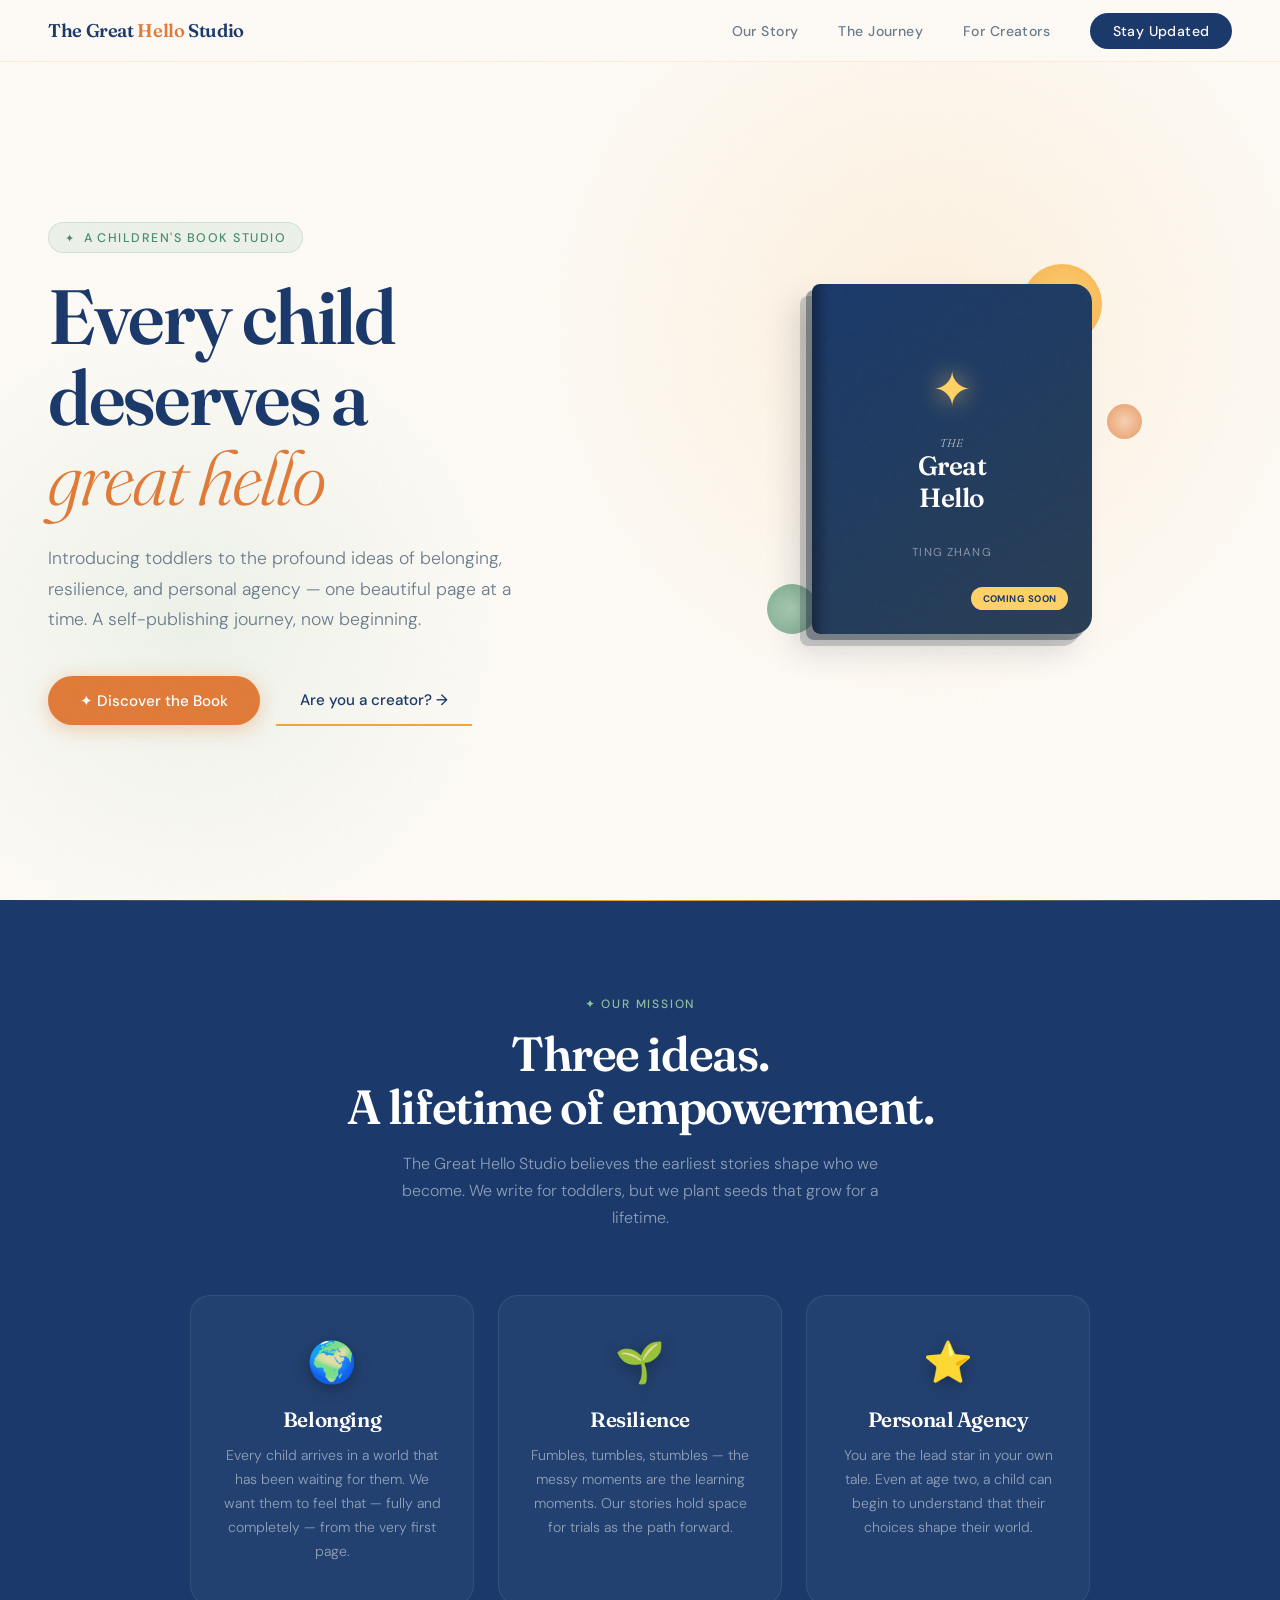
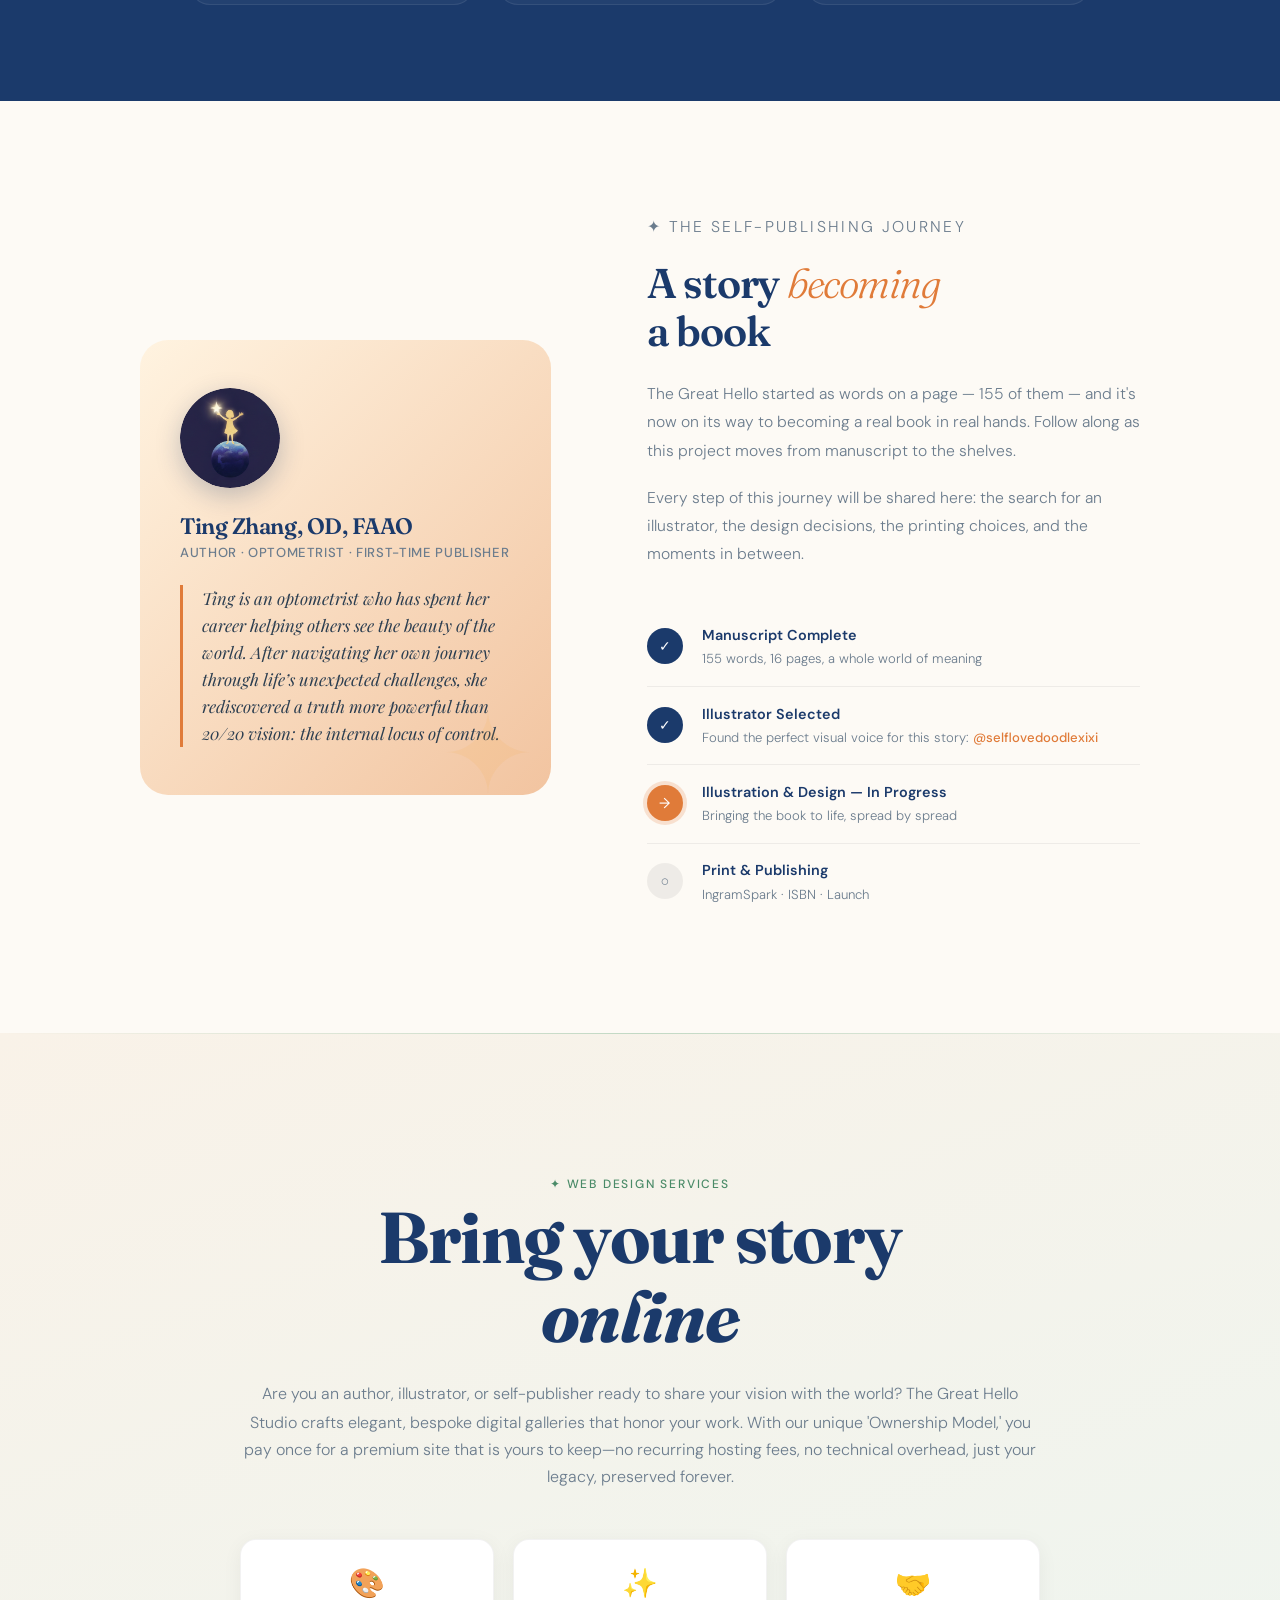
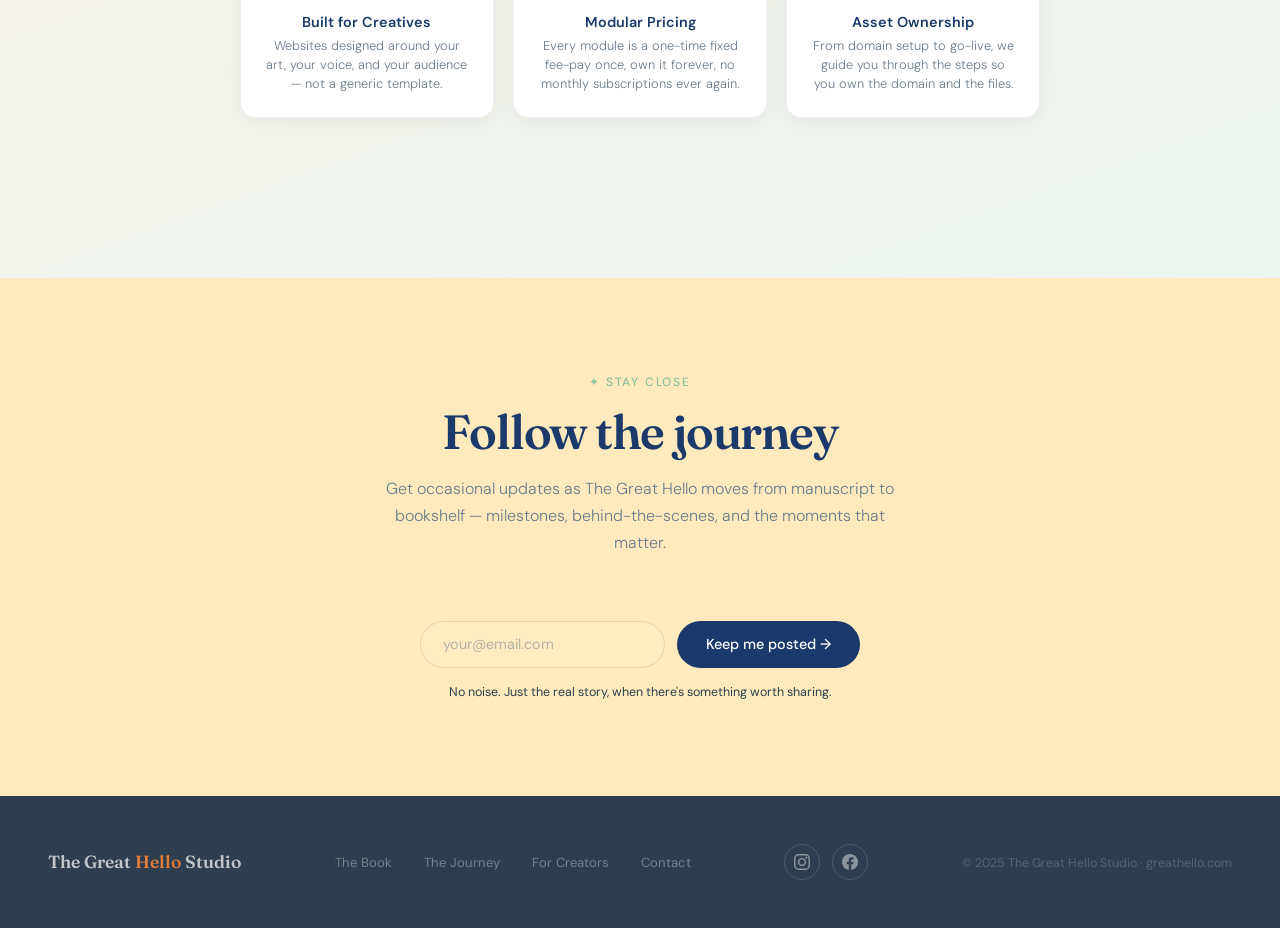
==== index.html @ 591763d1 "Update index.html" ====
<!DOCTYPE html>
<html lang="en">
<head>
  <meta charset="UTF-8" />
  <meta name="viewport" content="width=device-width, initial-scale=1.0"/>
  <title>The Great Hello Studio — Where Every Child Blossoms</title>
<link rel="icon" type="image/svg+xml" href="data:image/svg+xml,%3Csvg xmlns='http://www.w3.org/2000/svg' viewBox='0 0 100 100'%3E%3Ctext y='.9em' font-size='90' fill='%23FFD166'%3E%E2%9C%A6%3C/text%3E%3C/svg%3E">

<link rel="icon" type="image/x-icon" href="/image/favicon.ico">
<link rel="icon" type="image/png" sizes="16x16" href="/image/favicon-16x16.png">
<link rel="icon" type="image/png" sizes="32x32" href="/image/favicon-32x32.png">
<link rel="apple-touch-icon" sizes="180x180" href="/image/apple-touch-icon.png">
<link rel="icon" type="image/png" sizes="192x192" href="/image/android-chrome-192x192.png">
<link rel="icon" type="image/png" sizes="512x512" href="/image/android-chrome-512x512.png">
  <link rel="preconnect" href="https://fonts.googleapis.com">
  <link rel="preconnect" href="https://fonts.gstatic.com" crossorigin>
  <link href="https://fonts.googleapis.com/css2?family=Playfair+Display:ital,wght@0,400;0,700;1,400&family=Fraunces:ital,opsz,wght@0,9..144,300;0,9..144,600;1,9..144,300&family=DM+Sans:wght@300;400;500&display=swap" rel="stylesheet">
  <style>
    :root {
      --dawn: #FFF3E0;
      --sky: #E8F4F8;
      --gold: #F4A535;
      --amber: #E07B39;
      --blush: #F2C4A0;
      --sage: #8DBF9F;
      --sage-dark: #4A8B68;
      --midnight: #1B3A6B;
      --ink: #2C3E50;
      --soft: #6B7C8D;
      --cream: #FDFAF5;
      --star: #FFD166;
    }

    *, *::before, *::after { box-sizing: border-box; margin: 0; padding: 0; }

    html { scroll-behavior: smooth; }

    body {
      font-family: 'DM Sans', sans-serif;
      background: var(--cream);
      color: var(--ink);
      overflow-x: hidden;
    }

    /* ── NOISE OVERLAY ── */
    body::before {
      content: '';
      position: fixed;
      inset: 0;
      background-image: url("data:image/svg+xml,%3Csvg viewBox='0 0 200 200' xmlns='http://www.w3.org/2000/svg'%3E%3Cfilter id='n'%3E%3CfeTurbulence type='fractalNoise' baseFrequency='0.75' numOctaves='4' stitchTiles='stitch'/%3E%3C/filter%3E%3Crect width='100%25' height='100%25' filter='url(%23n)' opacity='0.03'/%3E%3C/svg%3E");
      pointer-events: none;
      z-index: 1000;
      opacity: 0.4;
      will-change: transform;
    }

    /* ── NAV ── */
    nav {
      position: fixed;
      top: 0; left: 0; right: 0;
      z-index: 100;
      display: flex;
      align-items: center;
      justify-content: space-between;
      padding: 1.2rem 3rem;
      background: rgba(253, 250, 245, 0.88);
      backdrop-filter: blur(12px);
      border-bottom: 1px solid rgba(244, 165, 53, 0.15);
    }

    .nav-logo {
      font-family: 'Fraunces', serif;
      font-size: 1.15rem;
      font-weight: 600;
      color: var(--midnight);
      letter-spacing: -0.02em;
    }
    
    .nav-logo a {
      text-decoration: none;
      color: inherit;
    }

    .nav-logo span {
      color: var(--amber);
    }

    nav ul {
      list-style: none;
      display: flex;
      gap: 2.5rem;
      align-items: center;
    }

    nav ul li a {
      text-decoration: none;
      color: var(--soft);
      font-size: 0.88rem;
      font-weight: 500;
      letter-spacing: 0.03em;
      transition: color 0.2s;
    }

    nav ul li a:hover { color: var(--amber); }

    .nav-cta {
      background: var(--midnight) !important;
      color: var(--cream) !important;
      padding: 0.55rem 1.4rem !important;
      border-radius: 50px !important;
      font-weight: 500 !important;
      transition: background 0.2s, transform 0.2s !important;
    }

    .nav-cta:hover {
      background: var(--amber) !important;
      color: var(--cream) !important;
      transform: translateY(-1px);
    }

    /* ── HERO ── */
    .hero {
      min-height: 100vh;
      display: grid;
      grid-template-columns: 1fr 1fr;
      align-items: center;
      padding: 8rem 3rem 5rem;
      gap: 4rem;
      position: relative;
      overflow: hidden;
    }

    /* Layered background */
    .hero::before {
      content: '';
      position: absolute;
      top: -10%;
      right: -5%;
      width: 65vw;
      height: 65vw;
      border-radius: 50%;
      background: radial-gradient(circle, rgba(244,165,53,0.12) 0%, rgba(244,165,53,0) 70%);
      pointer-events: none;
    }

    .hero::after {
      content: '';
      position: absolute;
      bottom: -5%;
      left: -10%;
      width: 50vw;
      height: 50vw;
      border-radius: 50%;
      background: radial-gradient(circle, rgba(141,191,159,0.15) 0%, rgba(141,191,159,0) 70%);
      pointer-events: none;
    }

    .hero-text {
      position: relative;
      z-index: 2;
      animation: fadeUp 0.9s ease both;
    }

    .eyebrow {
      display: inline-flex;
      align-items: center;
      gap: 0.5rem;
      font-size: 0.78rem;
      font-weight: 500;
      letter-spacing: 0.12em;
      text-transform: uppercase;
      color: var(--sage-dark);
      margin-bottom: 1.5rem;
      background: rgba(141,191,159,0.15);
      padding: 0.4rem 1rem;
      border-radius: 50px;
      border: 1px solid rgba(141,191,159,0.3);
    }

    .eyebrow::before {
      content: '✦';
      font-size: 0.7rem;
      color: var(--sage-dark);
    }

    h1 {
      font-family: 'Fraunces', serif;
      font-size: clamp(3rem, 6vw, 5.2rem);
      font-weight: 600;
      line-height: 1.05;
      color: var(--midnight);
      letter-spacing: -0.03em;
      margin-bottom: 1.5rem;
    }

    h1 em {
      font-style: italic;
      color: var(--amber);
      font-weight: 300;
    }

    .hero-desc {
      font-size: 1.1rem;
      line-height: 1.75;
      color: var(--soft);
      max-width: 480px;
      margin-bottom: 2.5rem;
      font-weight: 300;
    }

    .hero-actions {
      display: flex;
      gap: 1rem;
      flex-wrap: wrap;
      align-items: center;
    }

    .btn-primary {
      display: inline-flex;
      align-items: center;
      gap: 0.5rem;
      background: var(--amber);
      color: white;
      padding: 0.9rem 2rem;
      border-radius: 50px;
      font-size: 0.95rem;
      font-weight: 500;
      text-decoration: none;
      transition: all 0.25s;
      box-shadow: 0 4px 20px rgba(224,123,57,0.35);
    }

    .btn-primary:hover {
      background: var(--midnight);
      transform: translateY(-2px);
      box-shadow: 0 8px 30px rgba(28,43,58,0.25);
    }

    .btn-secondary {
      display: inline-flex;
      align-items: center;
      gap: 0.5rem;
      color: var(--midnight);
      padding: 0.9rem 1.5rem;
      font-size: 0.95rem;
      font-weight: 500;
      text-decoration: none;
      border-bottom: 2px solid var(--gold);
      transition: all 0.2s;
    }

    .btn-secondary:hover {
      color: var(--amber);
      gap: 0.8rem;
    }

    /* ── BOOK VISUAL ── */
    .hero-visual {
      position: relative;
      z-index: 2;
      display: flex;
      justify-content: center;
      align-items: center;
      animation: fadeUp 0.9s 0.2s ease both;
    }

    .book-container {
      position: relative;
      width: 340px;
      height: 380px;
    }

    /* Floating shapes */
    .float-shape {
      position: absolute;
      border-radius: 50%;
      animation: float 4s ease-in-out infinite;
      will-change: transform;
    }

    .shape-1 {
      width: 80px; height: 80px;
      background: radial-gradient(circle, var(--star), var(--gold));
      top: -20px; right: 20px;
      animation-delay: 0s;
      opacity: 0.85;
    }

    .shape-2 {
      width: 50px; height: 50px;
      background: radial-gradient(circle, var(--sage), var(--sage-dark));
      bottom: 30px; left: -15px;
      animation-delay: 1.5s;
      opacity: 0.7;
    }

    .shape-3 {
      width: 35px; height: 35px;
      background: radial-gradient(circle, var(--blush), var(--amber));
      top: 120px; right: -20px;
      animation-delay: 0.8s;
      opacity: 0.75;
    }

    /* Book */
    .book {
      position: relative;
      width: 280px;
      height: 350px;
      margin: 0 auto;
      perspective: 1200px;
    }

    .book-cover {
      width: 100%;
      height: 100%;
      background: linear-gradient(145deg, var(--midnight) 0%, #2A3F54 100%);
      border-radius: 8px 18px 18px 8px;
      box-shadow:
        -6px 6px 0 rgba(28,43,58,0.4),
        -12px 12px 0 rgba(28,43,58,0.2),
        -18px 18px 30px rgba(28,43,58,0.15);
      display: flex;
      flex-direction: column;
      align-items: center;
      justify-content: center;
      padding: 2.5rem 2rem;
      position: relative;
      overflow: hidden;
      transition: transform 0.4s ease, box-shadow 0.4s ease;
    }

    .book-cover:hover {
      transform: rotate(1deg) scale(1.02);
      box-shadow:
        -8px 8px 0 rgba(28,43,58,0.4),
        -16px 16px 0 rgba(28,43,58,0.2),
        -24px 24px 40px rgba(28,43,58,0.2);
    }

    /* Spine illusion */
    .book-cover::before {
      content: '';
      position: absolute;
      left: 0;
      top: 0;
      bottom: 0;
      width: 18px;
      background: linear-gradient(to right, rgba(0,0,0,0.3), rgba(0,0,0,0));
      border-radius: 8px 0 0 8px;
    }

    /* Stars on cover */
    .book-cover::after {
      content: '';
      position: absolute;
      inset: 0;
   
    }

    .cover-star {
      font-size: 3rem;
      margin-bottom: 1rem;
      color: var(--star);
      filter: drop-shadow(0 0 12px rgba(255,209,102,0.8));
      animation: pulse-glow 3s ease-in-out infinite;
      will-change: filter;
    }

    .cover-title {
      font-family: 'Fraunces', serif;
      font-size: 1.65rem;
      font-weight: 600;
      color: white;
      text-align: center;
      line-height: 1.2;
      letter-spacing: -0.02em;
      margin-bottom: 0.5rem;
    }

    .cover-title .cover-the {
      font-size: 1rem;
      font-weight: 300;
      font-style: italic;
      display: block;
      color: rgba(255,255,255,0.7);
      letter-spacing: 0.05em;
      text-transform: uppercase;
      font-size: 0.7rem;
    }

    .cover-author {
      font-size: 0.72rem;
      color: rgba(255,255,255,0.45);
      letter-spacing: 0.1em;
      text-transform: uppercase;
      margin-top: 1.5rem;
    }

    .cover-badge {
      position: absolute;
      bottom: 1.5rem;
      right: 1.5rem;
      background: var(--star);
      color: var(--midnight);
      font-size: 0.6rem;
      font-weight: 700;
      letter-spacing: 0.05em;
      text-transform: uppercase;
      padding: 0.3rem 0.7rem;
      border-radius: 20px;
    }

    /* ── PILLARS ── */
    .pillars {
      padding: 6rem 3rem;
      background: var(--midnight);
      position: relative;
      overflow: hidden;
    }

    .pillars::before {
      content: '';
      position: absolute;
      top: 0; left: 0; right: 0;
      height: 1px;
      background: linear-gradient(to right, transparent, var(--gold), transparent);
    }

    .section-label {
      text-align: center;
      font-size: 0.75rem;
      letter-spacing: 0.15em;
      text-transform: uppercase;
      color: var(--sage);
      margin-bottom: 1rem;
      font-weight: 500;
      text-decoration: none;
    }

    .section-title {
      font-family: 'Fraunces', serif;
      font-size: clamp(2rem, 4vw, 3rem);
      font-weight: 600;
      text-align: center;
      line-height: 1.1;
      letter-spacing: -0.03em;
      margin-bottom: 1rem;
      text-decoration: none;
    }

    .pillars .section-title { color: white; }

    .section-sub {
      text-align: center;
      color: rgba(255,255,255,0.5);
      font-size: 1rem;
      max-width: 520px;
      margin: 0 auto 4rem;
      line-height: 1.7;
      font-weight: 300;
      text-decoration: none;
    }

    .pillar-grid {
      display: grid;
      grid-template-columns: repeat(3, 1fr);
      gap: 1.5rem;
      max-width: 900px;
      margin: 0 auto;
    }

    .pillar-card {
      background: rgba(255,255,255,0.04);
      border: 1px solid rgba(255,255,255,0.08);
      border-radius: 20px;
      padding: 2.5rem 2rem;
      text-align: center;
      transition: all 0.3s;
      position: relative;
      overflow: hidden;
    }

    .pillar-card::before {
      content: '';
      position: absolute;
      inset: 0;
      opacity: 0;
      transition: opacity 0.3s;
      border-radius: 20px;
    }

    .pillar-card:nth-child(1)::before { background: radial-gradient(circle at 50% 0%, rgba(244,165,53,0.1), transparent 60%); }
    .pillar-card:nth-child(2)::before { background: radial-gradient(circle at 50% 0%, rgba(141,191,159,0.1), transparent 60%); }
    .pillar-card:nth-child(3)::before { background: radial-gradient(circle at 50% 0%, rgba(255,209,102,0.1), transparent 60%); }

    .pillar-card:hover { border-color: rgba(255,255,255,0.2); transform: translateY(-4px); }
    .pillar-card:hover::before { opacity: 1; }

    .pillar-icon {
      font-size: 2.5rem;
      margin-bottom: 1.2rem;
      display: block;
      filter: drop-shadow(0 4px 8px rgba(0,0,0,0.3));
    }

    .pillar-name {
      font-family: 'Fraunces', serif;
      font-size: 1.3rem;
      font-weight: 600;
      color: white;
      margin-bottom: 0.75rem;
      letter-spacing: -0.02em;
    }

    .pillar-desc {
      font-size: 0.88rem;
      color: rgba(255,255,255,0.5);
      line-height: 1.7;
      font-weight: 300;
    }

    /* ── ABOUT / JOURNEY ── */
    .about {
      padding: 7rem 3rem;
      background: var(--cream);
      position: relative;
    }

    .about-grid {
      max-width: 1000px;
      margin: 0 auto;
      display: grid;
      grid-template-columns: 1fr 1.2fr;
      gap: 6rem;
      align-items: center;
    }

    .about-art {
      position: relative;
    }

    .author-block {
      background: linear-gradient(135deg, var(--dawn), var(--blush));
      border-radius: 28px;
      padding: 3rem 2.5rem;
      position: relative;
      overflow: hidden;
    }

    .author-block::after {
      content: '✦';
      position: absolute;
      bottom: -1rem;
      right: 1rem;
      font-size: 7rem;
      color: rgba(244,165,53,0.1);
      line-height: 1;
    }

   .author-avatar {
  width: 100px;
  height: 100px;
  border-radius: 50%;
  margin-bottom: 1.5rem;
  overflow: hidden;
  box-shadow: 0 8px 24px rgba(27,58,107,0.25);
}

    .author-name {
      font-family: 'Fraunces', serif;
      font-size: 1.4rem;
      font-weight: 600;
      color: var(--midnight);
      margin-bottom: 0.3rem;
      letter-spacing: -0.02em;
    }

    .author-role {
      font-size: 0.82rem;
      color: var(--soft);
      letter-spacing: 0.05em;
      text-transform: uppercase;
      font-weight: 500;
      margin-bottom: 1.5rem;
    }

    .author-quote {
      font-family: 'Playfair Display', serif;
      font-style: italic;
      font-size: 1.05rem;
      color: var(--ink);
      line-height: 1.6;
      border-left: 3px solid var(--amber);
      padding-left: 1.2rem;
    }
/* ── INLINE TEXT LINKS ── */
.inline-link {
  color: var(--amber);
  text-decoration: none;
  font-weight: 500;
  transition: color 0.2s, border-color 0.2s;
}

.inline-link:hover {
  color: var(--midnight);
  border-color: var(--midnight);
}
    
    /* Journey timeline */
    .journey-label {
      font-size: 0.75rem;
      letter-spacing: 0.15em;
      text-transform: uppercase;
      color: var(--sage-dark);
      margin-bottom: 1rem;
      font-weight: 500;
    }

    .about-text h2 {
      font-family: 'Fraunces', serif;
      font-size: clamp(1.8rem, 3.5vw, 2.6rem);
      font-weight: 600;
      color: var(--midnight);
      line-height: 1.15;
      letter-spacing: -0.03em;
      margin-bottom: 1.5rem;
    }

    .about-text h2 em {
      font-style: italic;
      color: var(--amber);
      font-weight: 300;
    }

    .about-text p {
      font-size: 0.98rem;
      color: var(--soft);
      line-height: 1.8;
      margin-bottom: 1.2rem;
      font-weight: 300;
    }

    .milestones {
      margin-top: 2.5rem;
      display: flex;
      flex-direction: column;
      gap: 0;
    }

    .milestone {
      display: flex;
      gap: 1.2rem;
      align-items: flex-start;
      padding: 1.1rem 0;
      border-bottom: 1px solid rgba(0,0,0,0.06);
      position: relative;
    }

    .milestone:last-child { border-bottom: none; }

    .m-dot {
      width: 36px;
      height: 36px;
      border-radius: 50%;
      display: flex;
      align-items: center;
      justify-content: center;
      font-size: 0.9rem;
      flex-shrink: 0;
      margin-top: 2px;
    }

    .m-dot.done { background: var(--midnight); color: white; }
    .m-dot.active { background: var(--amber); color: white; box-shadow: 0 0 0 4px rgba(224,123,57,0.2); }
    .m-dot.next { background: rgba(0,0,0,0.06); color: var(--soft); }

    .m-text strong {
      display: block;
      font-size: 0.9rem;
      font-weight: 600;
      color: var(--midnight);
      margin-bottom: 0.2rem;
    }

    .m-text span {
      font-size: 0.82rem;
      color: var(--soft);
      font-weight: 300;
    }

    /* ── ILLUSTRATOR CTA ── */
    .illustrator-section {
      padding: 7rem 3rem;
      background: linear-gradient(160deg, #F9F2E8 0%, #EDF5F0 100%);
      position: relative;
      overflow: hidden;
    }

    .illustrator-section::before {
      content: '';
      position: absolute;
      top: 0; left: 0; right: 0;
      height: 1px;
      background: linear-gradient(to right, transparent, rgba(141,191,159,0.5), transparent);
    }

    .illustrator-inner {
      max-width: 800px;
      margin: 0 auto;
      text-align: center;
    }

    .illustrator-inner .section-title {
      color: var(--midnight);
      margin-bottom: 1rem;
    }

    .illustrator-inner .section-sub {
      color: var(--soft);
    }

    .collab-values {
      display: grid;
      grid-template-columns: repeat(3, 1fr);
      gap: 1.2rem;
      margin: 3rem 0;
    }

    .collab-val {
      background: white;
      border-radius: 16px;
      padding: 1.5rem;
      text-align: center;
      box-shadow: 0 4px 20px rgba(0,0,0,0.05);
      border: 1px solid rgba(0,0,0,0.05);
      transition: transform 0.25s, box-shadow 0.25s;
      text-decoration: none;
    }

    .collab-val:hover {
      transform: translateY(-3px);
      box-shadow: 0 8px 30px rgba(0,0,0,0.1);
    }

    .collab-val .icon { font-size: 1.8rem; margin-bottom: 0.7rem; display: block; }
    .collab-val strong { font-size: 0.9rem; font-weight: 600; color: var(--midnight); display: block; margin-bottom: 0.3rem; }
    .collab-val p { font-size: 0.8rem; color: var(--soft); line-height: 1.5; font-weight: 300; }

    /* Form */
    .collab-form {
      background: white;
      border-radius: 24px;
      padding: 3rem;
      box-shadow: 0 8px 40px rgba(0,0,0,0.08);
      text-align: left;
      border: 1px solid rgba(0,0,0,0.05);
    }

    .form-title {
      font-family: 'Fraunces', serif;
      font-size: 1.4rem;
      font-weight: 600;
      color: var(--midnight);
      margin-bottom: 0.4rem;
      letter-spacing: -0.02em;
    }

    .form-subtitle {
      font-size: 0.88rem;
      color: var(--soft);
      margin-bottom: 2rem;
      font-weight: 300;
    }

    .form-row {
      display: grid;
      grid-template-columns: 1fr 1fr;
      gap: 1rem;
    }

    .form-group {
      display: flex;
      flex-direction: column;
      gap: 0.4rem;
      margin-bottom: 1.2rem;
    }

    .form-group label {
      font-size: 0.8rem;
      font-weight: 600;
      color: var(--midnight);
      letter-spacing: 0.03em;
      text-transform: uppercase;
    }

    .form-group input,
    .form-group select,
    .form-group textarea {
      border: 1.5px solid rgba(0,0,0,0.1);
      border-radius: 10px;
      padding: 0.8rem 1rem;
      font-family: 'DM Sans', sans-serif;
      font-size: 0.92rem;
      color: var(--ink);
      background: var(--cream);
      transition: border-color 0.2s, box-shadow 0.2s;
      outline: none;
      resize: vertical;
    }

    .form-group input:focus,
    .form-group select:focus,
    .form-group textarea:focus {
      border-color: var(--amber);
      box-shadow: 0 0 0 3px rgba(244,165,53,0.12);
    }

    .form-group input::placeholder,
    .form-group textarea::placeholder {
      color: rgba(107,124,141,0.5);
    }

    .btn-form {
      width: 100%;
      background: var(--midnight);
      color: white;
      border: none;
      padding: 1rem;
      border-radius: 12px;
      font-family: 'DM Sans', sans-serif;
      font-size: 0.95rem;
      font-weight: 500;
      cursor: pointer;
      transition: all 0.25s;
      letter-spacing: 0.01em;
      margin-top: 0.5rem;
    }

    .btn-form:hover {
      background: var(--amber);
      transform: translateY(-2px);
      box-shadow: 0 8px 24px rgba(224,123,57,0.3);
    }

    /* ── NEWSLETTER / UPDATES ── */
    .updates {
      padding: 6rem 3rem;
      background: rgba(255,209,102,0.4);
      text-align: center;
      position: relative;
      overflow: hidden;
    }



    .updates .section-title { color: var(--midnight); }
    .updates .section-sub { color: var(--soft); }

    .newsletter-form {
      display: flex;
      gap: 0.75rem;
      max-width: 440px;
      margin: 0 auto;
      flex-wrap: wrap;
      justify-content: center;
    }

 
    .newsletter-form input {
      flex: 1;
      min-width: 220px;
      border: 1.5px solid rgba(0,0,0,0.1);
      background: rgba(255,255,255,0.07);
      border-radius: 50px;
      padding: 0.85rem 1.4rem;
      font-family: 'DM Sans', sans-serif;
      font-size: 0.9rem;
      color: var(--amber);
      outline: none;
      transition: border-color 0.2s;
    }

    .newsletter-form input::placeholder { color: rgba(107,124,141,0.5); }
    .newsletter-form input:focus { border-color: var(--ink); }

    .newsletter-form button {
      background: var(--midnight);
      color: white;
      border: none;
      padding: 0.85rem 1.8rem;
      border-radius: 50px;
      font-family: 'DM Sans', sans-serif;
      font-size: 0.9rem;
      font-weight: 500;
      cursor: pointer;
      transition: all 0.25s;
      white-space: nowrap;
    }

    .newsletter-form button:hover {
      background: var(--amber);
      color: white;
      transform: translateY(-2px);
    }

    .update-promise {
      font-size: 0.78rem;
      color: var(--ink);
      margin-top: 1rem;
    }

    /* ── FORM SECTIONS & CHECKBOXES ── */
.form-section-label {
  font-size: 0.75rem;
  font-weight: 700;
  letter-spacing: 0.1em;
  text-transform: uppercase;
  color: var(--amber);
  margin: 1.8rem 0 1rem;
  padding-bottom: 0.5rem;
  border-bottom: 1px solid rgba(224,123,57,0.2);
}

.label-note {
  font-weight: 300;
  font-size: 0.75rem;
  color: var(--soft);
  letter-spacing: 0;
  text-transform: none;
}

.checkbox-group {
  display: flex;
  flex-direction: column;
  gap: 0.6rem;
  margin-top: 0.4rem;
}

.checkbox-label {
  display: flex;
  align-items: center;
  gap: 0.65rem;
  font-size: 0.88rem;
  font-weight: 300;
  color: var(--ink);
  cursor: pointer;
  text-transform: none;
  letter-spacing: 0;
}

.checkbox-label input[type="checkbox"] {
  width: 16px;
  height: 16px;
  accent-color: var(--amber);
  cursor: pointer;
  flex-shrink: 0;
}
    
    /* ── FOOTER ── */
    footer {
      background: #2C3E50;
      padding: 3rem;
      display: flex;
      align-items: center;
      justify-content: space-between;
      flex-wrap: wrap;
      gap: 1.5rem;
    }
.footer-logo-link {
  text-decoration: none;
}
    .footer-logo {
      font-family: 'Fraunces', serif;
      font-size: 1.1rem;
      font-weight: 600;
      color: rgba(255,255,255,0.7);
    }

    .footer-logo span { color: var(--amber); }

    .footer-links {
      display: flex;
      gap: 2rem;
      list-style: none;
    }

    .footer-links a {
      text-decoration: none;
      color: rgba(255,255,255,0.35);
      font-size: 0.82rem;
      transition: color 0.2s;
    }

    .footer-links a:hover { color: var(--gold); }

    .footer-copy {
      font-size: 0.78rem;
      color: rgba(255,255,255,0.2);
      text-decoration: none
    }

  /* ── SOCIAL ICONS ── */
.social-links {
  display: flex;
  gap: 0.75rem;
  align-items: center;
}

.social-link {
  display: flex;
  align-items: center;
  justify-content: center;
  width: 36px;
  height: 36px;
  border-radius: 50%;
  border: 1px solid rgba(255,255,255,0.15);
  color: rgba(255,255,255,0.45);
  text-decoration: none;
  transition: all 0.25s;
  flex-shrink: 0;
}

.social-link svg {
  width: 16px;
  height: 16px;
  fill: currentColor;
}

.social-link:hover {
  border-color: var(--gold);
  color: var(--gold);
  background: rgba(255,209,102,0.08);
  transform: translateY(-2px);
}
    /* ── ANIMATIONS ── */
    @keyframes fadeUp {
      from { opacity: 0; transform: translateY(24px); }
      to { opacity: 1; transform: translateY(0); }
    }

    @keyframes float {
      0%, 100% { transform: translateY(0); }
      50% { transform: translateY(-14px); }
    }

    @keyframes pulse-glow {
      0%, 100% { filter: drop-shadow(0 0 12px rgba(255,209,102,0.8)); }
      50% { filter: drop-shadow(0 0 24px rgba(255,209,102,1)) drop-shadow(0 0 40px rgba(255,209,102,0.4)); }
    }

    @keyframes spin-slow {
      from { transform: rotate(0deg); }
      to { transform: rotate(360deg); }
    }

    /* Scroll reveal */
    .reveal {
      opacity: 0;
      transform: translateY(30px);
      transition: opacity 0.7s ease, transform 0.7s ease;
    }
    .reveal.visible {
      opacity: 1;
      transform: translateY(0);
    }

    /* ── RESPONSIVE ── */
    @media (max-width: 900px) {
      .hero {
        grid-template-columns: 1fr;
        text-align: center;
        padding: 7rem 2rem 4rem;
        gap: 3rem;
      }
      .hero-desc { margin: 0 auto 2.5rem; }
      .hero-actions { justify-content: center; }
      .pillar-grid { grid-template-columns: 1fr; max-width: 380px; }
      .about-grid { grid-template-columns: 1fr; gap: 3rem; }
      .collab-values { grid-template-columns: 1fr; }
      .form-row { grid-template-columns: 1fr; }
      nav ul { display: none; }
      .hero-visual { order: -1; }
    }

    @media (max-width: 600px) {
      nav { padding: 1rem 1.5rem; }
      .hero { padding: 6rem 1.5rem 3rem; }
      .pillars, .about, .illustrator-section, .updates { padding: 4rem 1.5rem; }
      footer { padding: 2rem 1.5rem; flex-direction: column; align-items: flex-start; }
    }
  </style>
</head>
<body>

  <!-- NAV -->
  <nav>
    <div class="nav-logo"><a href="#">The Great <span>Hello</span> Studio</a></div>
    <ul>
      <li><a href="#about">Our Story</a></li>
      <li><a href="#journey">The Journey</a></li>
      <li><a href="#creators">For Creators</a></li>
      <li><a href="#updates" class="nav-cta">Stay Updated</a></li>
    </ul>
  </nav>

  <!-- HERO -->
  <section class="hero" id="home">
    <div class="hero-text">
      <div class="eyebrow">A Children's Book Studio</div>
      <h1>Every child<br>deserves a<br><em>great hello</em></h1>
      <p class="hero-desc">
        Introducing toddlers to the profound ideas of belonging, resilience, and personal agency — one beautiful page at a time. A self-publishing journey, now beginning.
      </p>
      <div class="hero-actions">
        <a href="#about" class="btn-primary">✦ Discover the Book</a>
        <a href="webdesign.html#inquiry" class="btn-secondary">Are you a creator? →</a>
      </div>
    </div>
    <div class="hero-visual">
      <div class="book-container">
        <div class="float-shape shape-1"></div>
        <div class="float-shape shape-2"></div>
        <div class="float-shape shape-3"></div>
        <div class="book">
          <div class="book-cover">
            <div class="cover-star">✦</div>
            <div class="cover-title">
              <span class="cover-the">The</span>
              Great<br>Hello
            </div>
            <div class="cover-author">Ting Zhang</div>
            <div class="cover-badge">Coming Soon</div>
          </div>
        </div>
      </div>
    </div>
  </section>

  <!-- PILLARS -->
  <section class="pillars" id="about">
    <p class="section-label">✦ Our Mission</p>
    <h2 class="section-title">Three ideas.<br>A lifetime of empowerment.</h2>
    <p class="section-sub">The Great Hello Studio believes the earliest stories shape who we become. We write for toddlers, but we plant seeds that grow for a lifetime.</p>
    <div class="pillar-grid reveal">
      <div class="pillar-card">
        <span class="pillar-icon">🌍</span>
        <div class="pillar-name">Belonging</div>
        <p class="pillar-desc">Every child arrives in a world that has been waiting for them. We want them to feel that — fully and completely — from the very first page.</p>
      </div>
      <div class="pillar-card">
        <span class="pillar-icon">🌱</span>
        <div class="pillar-name">Resilience</div>
        <p class="pillar-desc">Fumbles, tumbles, stumbles — the messy moments are the learning moments. Our stories hold space for trials as the path forward.</p>
      </div>
      <div class="pillar-card">
        <span class="pillar-icon">⭐</span>
        <div class="pillar-name">Personal Agency</div>
        <p class="pillar-desc">You are the lead star in your own tale. Even at age two, a child can begin to understand that their choices shape their world.</p>
      </div>
    </div>
  </section>

  <!-- ABOUT & JOURNEY -->
  <section class="about" id="journey">
    <div class="about-grid">
      <div class="about-art reveal">
        <div class="author-block">
          <div class="author-avatar">
  <img src="author.png" alt="Great Hello Studio logo" style="width:100%;height:100%;object-fit:cover;border-radius:50%;">
</div>
          <div class="author-name">Ting Zhang, OD, FAAO</div>
          <div class="author-role">Author · Optometrist · First-time Publisher</div>
          <blockquote class="author-quote">
            Ting is an optometrist who has spent her career helping others see the beauty of the world. After navigating her own journey through life’s unexpected challenges, she rediscovered a truth more powerful than 20/20 vision: the internal locus of control.
          </blockquote>
        </div>
      </div>

      <div class="about-text reveal">
        <p class="journey-label">✦ The self-publishing journey</p>
        <h2>A story <em>becoming </em><br>a book</h2>
        <p>The Great Hello started as words on a page — 155 of them — and it's now on its way to becoming a real book in real hands. Follow along as this project moves from manuscript to the shelves.</p>
        <p>Every step of this journey will be shared here: the search for an illustrator, the design decisions, the printing choices, and the moments in between.</p>

        <div class="milestones">
          <div class="milestone">
            <div class="m-dot done">✓</div>
            <div class="m-text">
              <strong>Manuscript Complete</strong>
              <span>155 words, 16 pages, a whole world of meaning</span>
            </div>
          </div>
          <div class="milestone">
            <div class="m-dot done">✓</div>
            <div class="m-text">
              <strong>Illustrator Selected</strong>
              <span>Found the perfect visual voice for this story: <a href="https://www.instagram.com/selflovedoodlexixi" class="inline-link" target="_blank" rel="noopener">@selflovedoodlexixi</a></span>
            </div>
          </div>
          <div class="milestone">
            <div class="m-dot active">→</div>
            <div class="m-text">
              <strong>Illustration & Design — In Progress</strong>
              <span>Bringing the book to life, spread by spread</span>
            </div>
          </div>
          <div class="milestone">
            <div class="m-dot next">○</div>
            <div class="m-text">
              <strong>Print & Publishing</strong>
              <span>IngramSpark · ISBN · Launch</span>
            </div>
          </div>
        </div>
      </div>
    </div>
  </section>

<section class="illustrator-section" id="creators">
  <div class="illustrator-inner">
    <a href="webdesign.html" class="section-label" style="color: var(--sage-dark);">✦ Web Design Services</a>
    <a href="webdesign.html" class="section-title"><h2>Bring your story<br><em>online</em></h2></a>
    <a href="webdesign.html" class="section-sub">Are you an author, illustrator, or self-publisher ready to share your vision with the world? The Great Hello Studio crafts elegant, bespoke digital galleries that honor your work. With our unique 'Ownership Model,' you pay once for a premium site that is yours to keep—no recurring hosting fees, no technical overhead, just your legacy, preserved forever.</a>
    
    <div class="collab-values reveal">
      <a href="webdesign.html#process" class="collab-val">
      <div>
        <span class="icon">🎨</span>
        <strong>Built for Creatives</strong>
        <p>Websites designed around your art, your voice, and your audience — not a generic template.</p>
      </div></a>
      <a href="webdesign.html#pricing" class="collab-val">
      <div>
        <span class="icon">✨</span>
        <strong>Modular Pricing</strong>
        <p>Every module is a one-time fixed fee-pay once, own it forever, no monthly subscriptions ever again.</p>
        </div></a>
      <a href="webdesign.html#inquiry" class="collab-val">
      <div>
        <span class="icon">🤝</span>
        <strong>Asset Ownership</strong>
        <p>From domain setup to go-live, we guide you through the steps so you own the domain and the files.</p>
        </div></a>
    </div>
 
</div>
</section>

  <!-- UPDATES -->
  <section class="updates" id="updates">
    <p class="section-label">✦ Stay close</p>
    <h2 class="section-title">Follow the journey</h2>
    <p class="section-sub">Get occasional updates as The Great Hello moves from manuscript to bookshelf — milestones, behind-the-scenes, and the moments that matter.</p>
    <form class="newsletter-form" onsubmit="handleSubscribe(event)">
  <input type="hidden" name="access_key" value="0c6f40ea-1641-478f-b8e5-2996603a3273">
      <input type="email" name="email2" placeholder="your@email.com" required>
      <button type="submit">Keep me posted →</button>
    </form>
    <p class="update-promise">No noise. Just the real story, when there's something worth sharing.</p>
  </section>

  <!-- FOOTER -->
  <footer>
    <a href="#" class="footer-logo-link">
  <div class="footer-logo">The Great <span>Hello</span> Studio</div>
</a>
    <ul class="footer-links">
      <li><a href="#about">The Book</a></li>
      <li><a href="#journey">The Journey</a></li>
      <li><a href="webdesign.html#inquiry">For Creators</a></li>
      <li><a href="#" class="email-link" data-user="ting" data-domain="greathello.com">Contact</a></li>
    </ul>
    <div class="social-links">
  <!-- Instagram -->
  <a href="https://instagram.com/the.great.hello" target="_blank" rel="noopener" class="social-link" aria-label="Instagram">
    <svg viewBox="0 0 24 24" xmlns="http://www.w3.org/2000/svg">
      <path d="M12 2.163c3.204 0 3.584.012 4.85.07 3.252.148 4.771 1.691 4.919 4.919.058 1.265.069 1.645.069 4.849 0 3.205-.012 3.584-.069 4.849-.149 3.225-1.664 4.771-4.919 4.919-1.266.058-1.644.07-4.85.07-3.204 0-3.584-.012-4.849-.07-3.26-.149-4.771-1.699-4.919-4.92-.058-1.265-.07-1.644-.07-4.849 0-3.204.013-3.583.07-4.849.149-3.227 1.664-4.771 4.919-4.919 1.266-.057 1.645-.069 4.849-.069zm0-2.163c-3.259 0-3.667.014-4.947.072-4.358.2-6.78 2.618-6.98 6.98-.059 1.281-.073 1.689-.073 4.948 0 3.259.014 3.668.072 4.948.2 4.358 2.618 6.78 6.98 6.98 1.281.058 1.689.072 4.948.072 3.259 0 3.668-.014 4.948-.072 4.354-.2 6.782-2.618 6.979-6.98.059-1.28.073-1.689.073-4.948 0-3.259-.014-3.667-.072-4.947-.196-4.354-2.617-6.78-6.979-6.98-1.281-.059-1.69-.073-4.949-.073zm0 5.838c-3.403 0-6.162 2.759-6.162 6.162s2.759 6.163 6.162 6.163 6.162-2.759 6.162-6.163c0-3.403-2.759-6.162-6.162-6.162zm0 10.162c-2.209 0-4-1.79-4-4 0-2.209 1.791-4 4-4s4 1.791 4 4c0 2.21-1.791 4-4 4zm6.406-11.845c-.796 0-1.441.645-1.441 1.44s.645 1.44 1.441 1.44c.795 0 1.439-.645 1.439-1.44s-.644-1.44-1.439-1.44z"/>
    </svg>
  </a>
  <!-- Facebook -->
  <a href="https://facebook.com/thegreathello" target="_blank" rel="noopener" class="social-link" aria-label="Facebook">
    <svg viewBox="0 0 24 24" xmlns="http://www.w3.org/2000/svg">
      <path d="M24 12.073c0-6.627-5.373-12-12-12s-12 5.373-12 12c0 5.99 4.388 10.954 10.125 11.854v-8.385H7.078v-3.47h3.047V9.43c0-3.007 1.792-4.669 4.533-4.669 1.312 0 2.686.235 2.686.235v2.953H15.83c-1.491 0-1.956.925-1.956 1.874v2.25h3.328l-.532 3.47h-2.796v8.385C19.612 23.027 24 18.062 24 12.073z"/>
    </svg>
  </a>
</div>
    <div><a href="webdesign.html" class="footer-copy">© 2025 The Great Hello Studio · greathello.com</a></div>
  </footer>

  <script data-cfasync="false" src="/cdn-cgi/scripts/5c5dd728/cloudflare-static/email-decode.min.js"></script><script>
    // Scroll reveal
    const reveals = document.querySelectorAll('.reveal');
    const observer = new IntersectionObserver((entries) => {
      entries.forEach((entry, i) => {
        if (entry.isIntersecting) {
          setTimeout(() => {
            entry.target.classList.add('visible');
          }, 100);
          observer.unobserve(entry.target);
        }
      });
    }, { threshold: 0.12 });
    reveals.forEach(el => observer.observe(el));

    // Stagger pillar cards
    document.querySelectorAll('.pillar-card').forEach((card, i) => {
      card.style.animationDelay = `${i * 0.1}s`;
    });

    // Newsletter
 async function handleSubscribe(e) {
  e.preventDefault();

  const btn = e.target.querySelector('button');
  const input = e.target.querySelector('input[type="email"]');
  const data = new FormData(e.target);

  btn.textContent = 'Sending...';
  btn.disabled = true;

  try {
    const res = await fetch("https://api.web3forms.com/submit", {
      method: "POST",
      body: data,
    });

    const json = await res.json();

    if (json.success) {
      e.target.reset();
      btn.textContent = '✦ You\'re on the list!';
      btn.style.background = '#4A8B68';
      input.value = '';
      input.disabled = true;
    } else {
      btn.textContent = '✗ Something went wrong. Try again.';
      btn.style.background = '#c0392b';
      btn.disabled = false;
    }

  } catch (err) {
    btn.textContent = '✗ Network error. Try again.';
    btn.style.background = '#c0392b';
    btn.disabled = false;
  }
}

    // Assemble email links from data attributes
document.querySelectorAll('.email-link').forEach(link => {
  const email = link.dataset.user + '@' + link.dataset.domain;
  link.href = 'mailto:' + email;
});
    
    // Smooth nav highlight — throttled with requestAnimationFrame
    const sections = document.querySelectorAll('section[id]');
    const navLinks = document.querySelectorAll('nav ul li a:not(.nav-cta)');
    let scrollTicking = false;
    window.addEventListener('scroll', () => {
      if (!scrollTicking) {
        requestAnimationFrame(() => {
          let current = '';
          sections.forEach(section => {
            if (window.scrollY >= section.offsetTop - 200) {
              current = section.getAttribute('id');
            }
          });
          navLinks.forEach(link => {
            link.style.color = link.getAttribute('href') === `#${current}` ? 'var(--amber)' : '';
          });
          scrollTicking = false;
        });
        scrollTicking = true;
      }
    });
  </script>
</body>
</html>
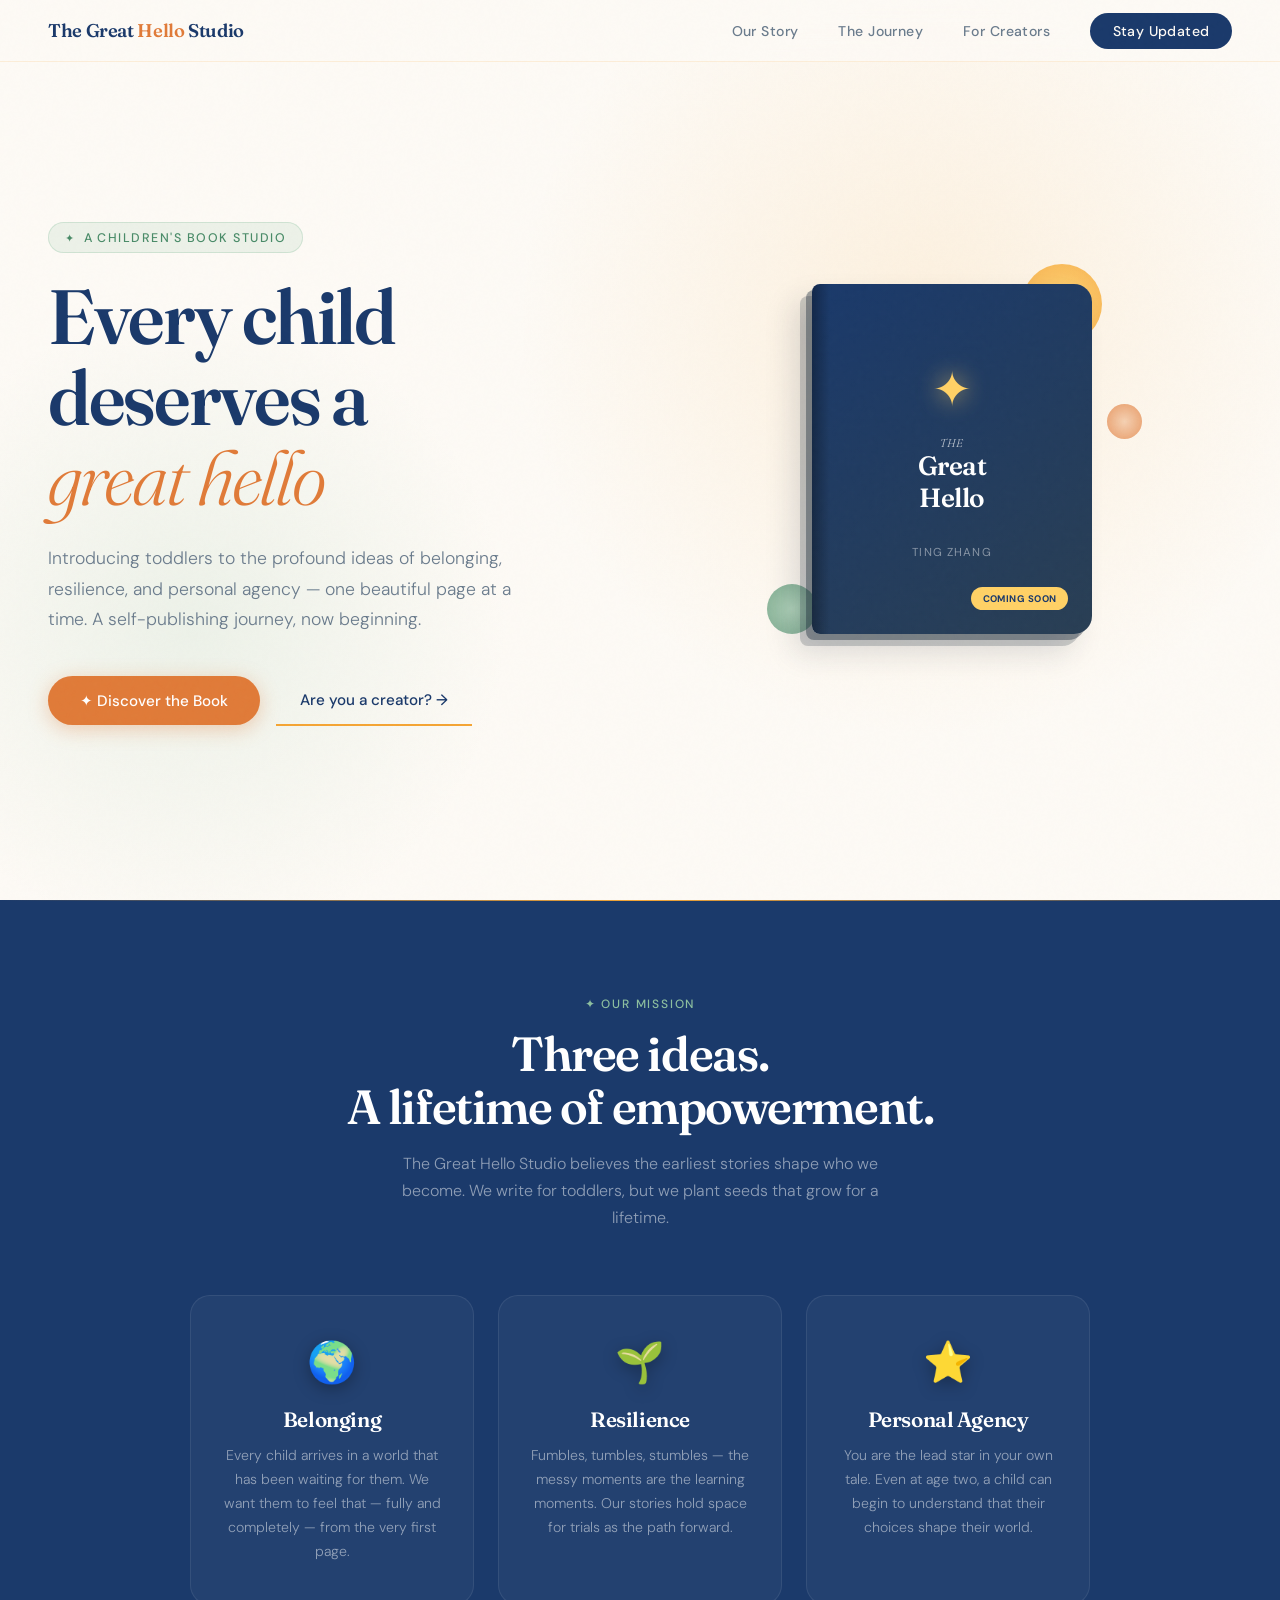
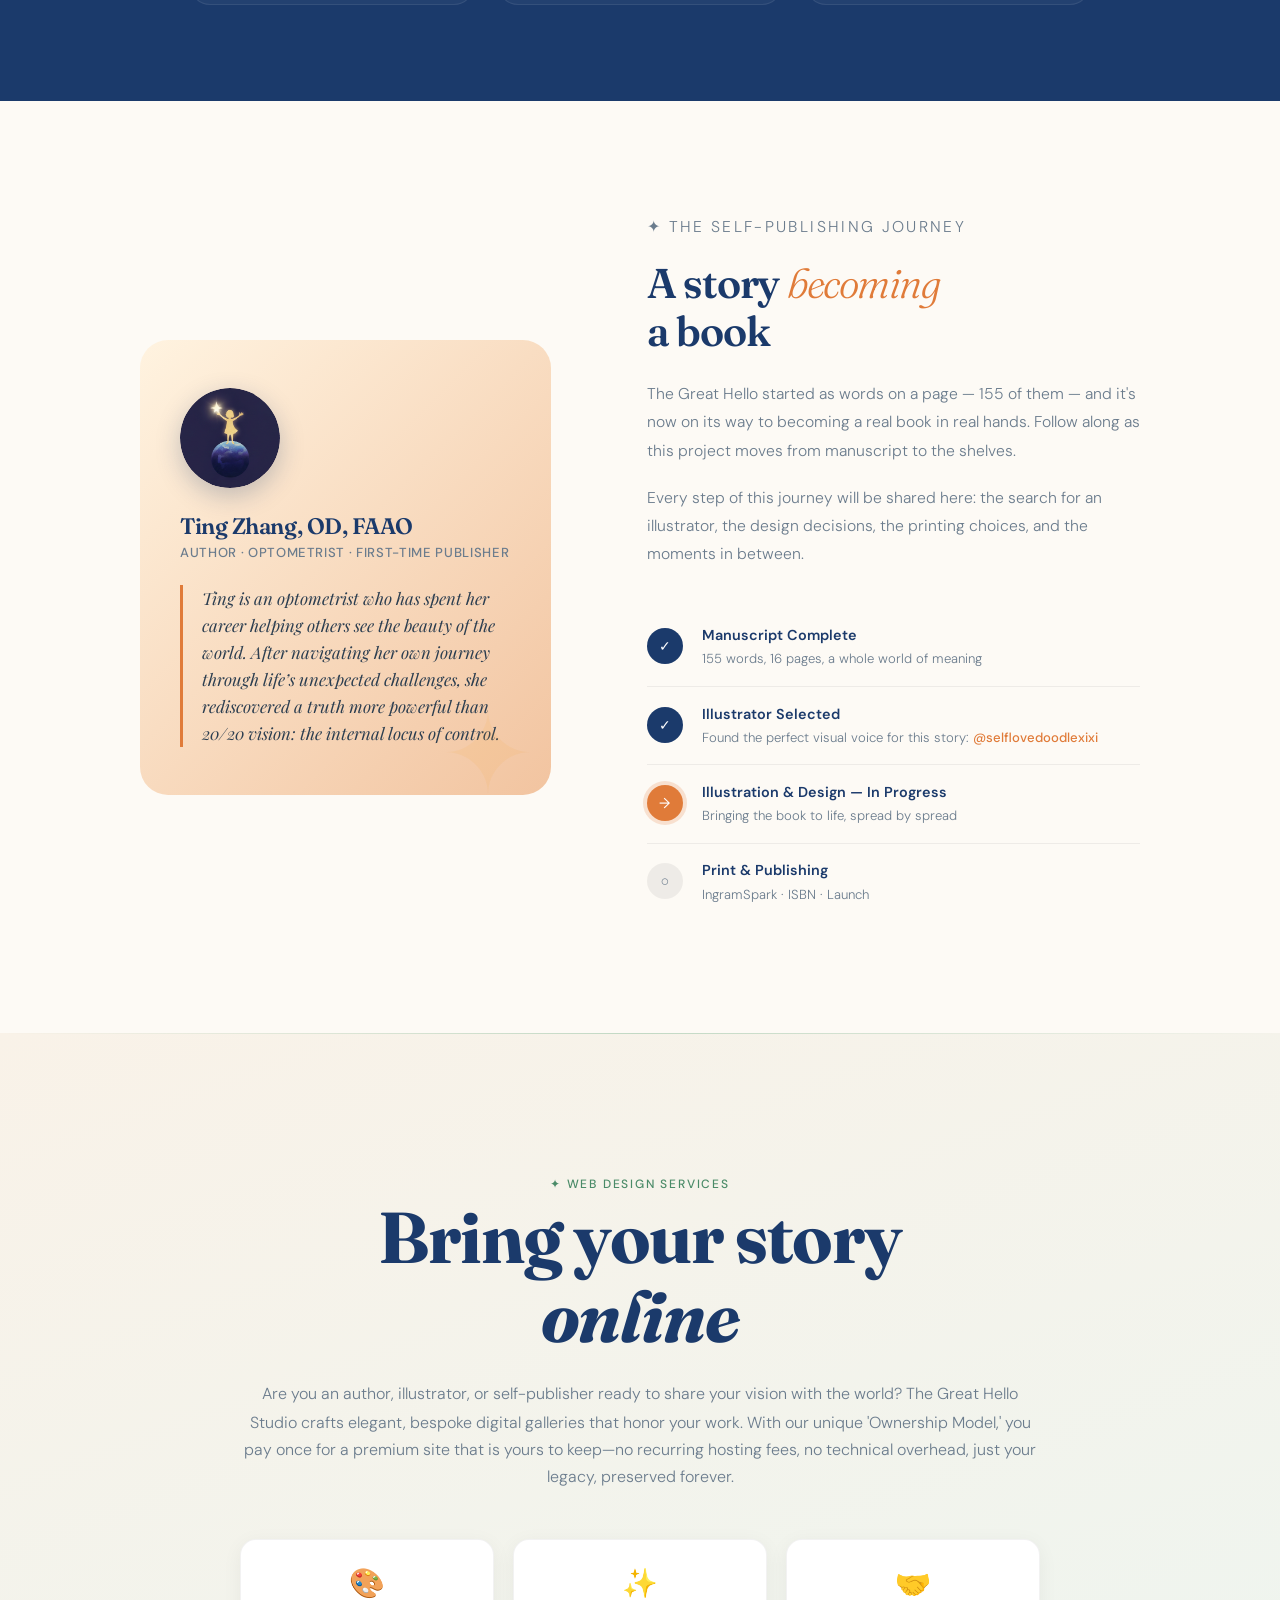
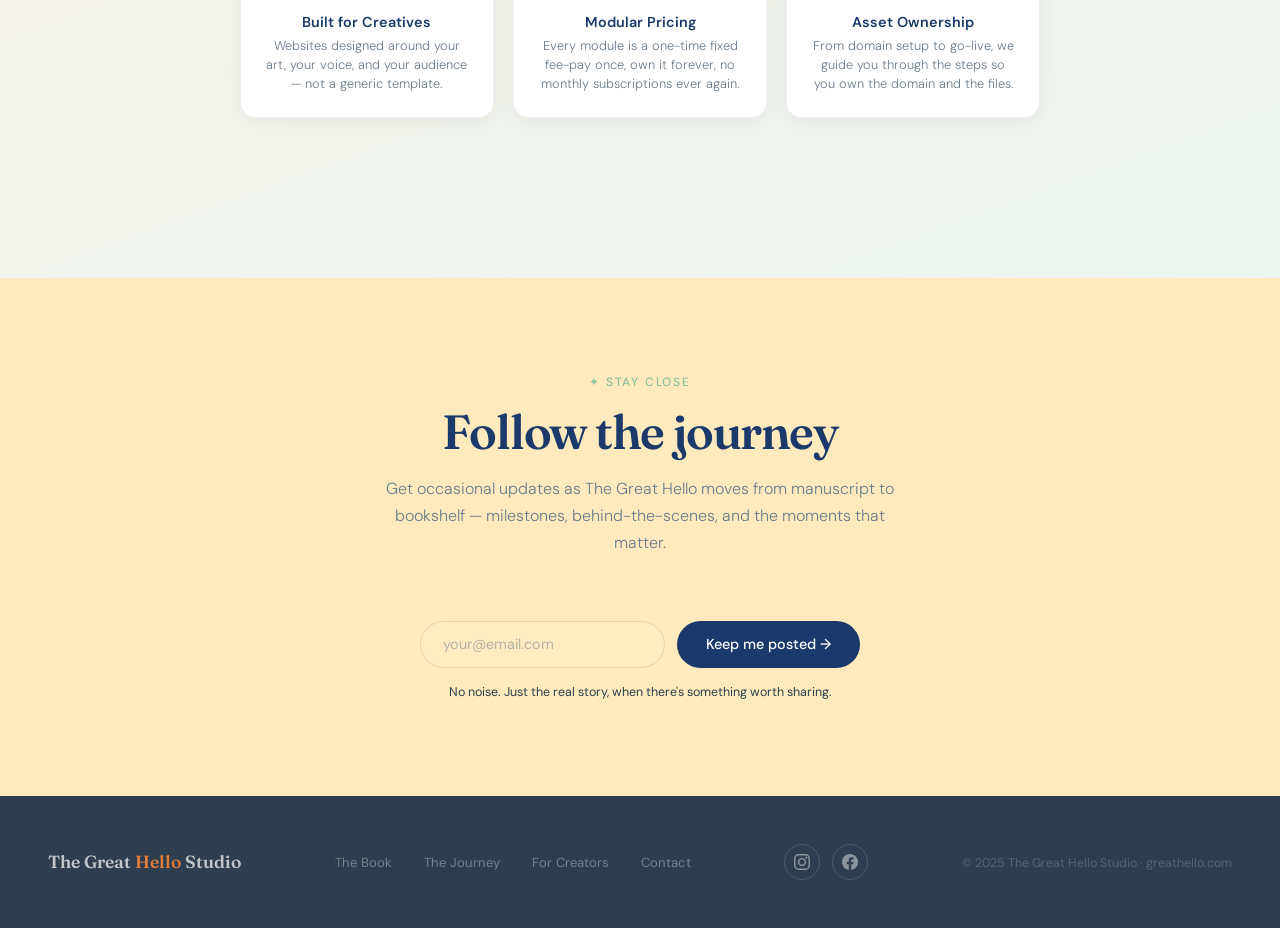
==== commit a45bfc28: "Update index.html" ====
--- a/index.html
+++ b/index.html
@@ -5,13 +5,12 @@
   <meta name="viewport" content="width=device-width, initial-scale=1.0"/>
   <title>The Great Hello Studio — Where Every Child Blossoms</title>
 <link rel="icon" type="image/svg+xml" href="data:image/svg+xml,%3Csvg xmlns='http://www.w3.org/2000/svg' viewBox='0 0 100 100'%3E%3Ctext y='.9em' font-size='90' fill='%23FFD166'%3E%E2%9C%A6%3C/text%3E%3C/svg%3E">
-
-<link rel="icon" type="image/x-icon" href="/image/favicon.ico">
-<link rel="icon" type="image/png" sizes="16x16" href="/image/favicon-16x16.png">
-<link rel="icon" type="image/png" sizes="32x32" href="/image/favicon-32x32.png">
-<link rel="apple-touch-icon" sizes="180x180" href="/image/apple-touch-icon.png">
-<link rel="icon" type="image/png" sizes="192x192" href="/image/android-chrome-192x192.png">
-<link rel="icon" type="image/png" sizes="512x512" href="/image/android-chrome-512x512.png">
+<link rel="icon" type="image/x-icon" href="/favicon.ico">
+<link rel="icon" type="image/png" sizes="16x16" href="/favicon-16x16.png">
+<link rel="icon" type="image/png" sizes="32x32" href="/favicon-32x32.png">
+<link rel="apple-touch-icon" sizes="180x180" href="/apple-touch-icon.png">
+<link rel="icon" type="image/png" sizes="192x192" href="/android-chrome-192x192.png">
+<link rel="icon" type="image/png" sizes="512x512" href="/android-chrome-512x512.png">
   <link rel="preconnect" href="https://fonts.googleapis.com">
   <link rel="preconnect" href="https://fonts.gstatic.com" crossorigin>
   <link href="https://fonts.googleapis.com/css2?family=Playfair+Display:ital,wght@0,400;0,700;1,400&family=Fraunces:ital,opsz,wght@0,9..144,300;0,9..144,600;1,9..144,300&family=DM+Sans:wght@300;400;500&display=swap" rel="stylesheet">
@@ -1114,7 +1113,7 @@
       </p>
       <div class="hero-actions">
         <a href="#about" class="btn-primary">✦ Discover the Book</a>
-        <a href="webdesign.html#inquiry" class="btn-secondary">Are you a creator? →</a>
+        <a href="/webdesign/#inquiry" class="btn-secondary">Are you a creator? →</a>
       </div>
     </div>
     <div class="hero-visual">
@@ -1219,24 +1218,24 @@
 
 <section class="illustrator-section" id="creators">
   <div class="illustrator-inner">
-    <a href="webdesign.html" class="section-label" style="color: var(--sage-dark);">✦ Web Design Services</a>
-    <a href="webdesign.html" class="section-title"><h2>Bring your story<br><em>online</em></h2></a>
-    <a href="webdesign.html" class="section-sub">Are you an author, illustrator, or self-publisher ready to share your vision with the world? The Great Hello Studio crafts elegant, bespoke digital galleries that honor your work. With our unique 'Ownership Model,' you pay once for a premium site that is yours to keep—no recurring hosting fees, no technical overhead, just your legacy, preserved forever.</a>
+    <a href="/webdesign/" class="section-label" style="color: var(--sage-dark);">✦ Web Design Services</a>
+    <a href="/webdesign/" class="section-title"><h2>Bring your story<br><em>online</em></h2></a>
+    <a href="/webdesign/" class="section-sub">Are you an author, illustrator, or self-publisher ready to share your vision with the world? The Great Hello Studio crafts elegant, bespoke digital galleries that honor your work. With our unique 'Ownership Model,' you pay once for a premium site that is yours to keep—no recurring hosting fees, no technical overhead, just your legacy, preserved forever.</a>
     
     <div class="collab-values reveal">
-      <a href="webdesign.html#process" class="collab-val">
+      <a href="/webdesign/#process" class="collab-val">
       <div>
         <span class="icon">🎨</span>
         <strong>Built for Creatives</strong>
         <p>Websites designed around your art, your voice, and your audience — not a generic template.</p>
       </div></a>
-      <a href="webdesign.html#pricing" class="collab-val">
+      <a href="/webdesign/#pricing" class="collab-val">
       <div>
         <span class="icon">✨</span>
         <strong>Modular Pricing</strong>
         <p>Every module is a one-time fixed fee-pay once, own it forever, no monthly subscriptions ever again.</p>
         </div></a>
-      <a href="webdesign.html#inquiry" class="collab-val">
+      <a href="/webdesign/#inquiry" class="collab-val">
       <div>
         <span class="icon">🤝</span>
         <strong>Asset Ownership</strong>
@@ -1268,7 +1267,7 @@
     <ul class="footer-links">
       <li><a href="#about">The Book</a></li>
       <li><a href="#journey">The Journey</a></li>
-      <li><a href="webdesign.html#inquiry">For Creators</a></li>
+      <li><a href="/webdesign/#inquiry">For Creators</a></li>
       <li><a href="#" class="email-link" data-user="ting" data-domain="greathello.com">Contact</a></li>
     </ul>
     <div class="social-links">
@@ -1285,7 +1284,7 @@
     </svg>
   </a>
 </div>
-    <div><a href="webdesign.html" class="footer-copy">© 2025 The Great Hello Studio · greathello.com</a></div>
+    <div><a href="/webdesign/" class="footer-copy">© 2025 The Great Hello Studio · greathello.com</a></div>
   </footer>
 
   <script data-cfasync="false" src="/cdn-cgi/scripts/5c5dd728/cloudflare-static/email-decode.min.js"></script><script>
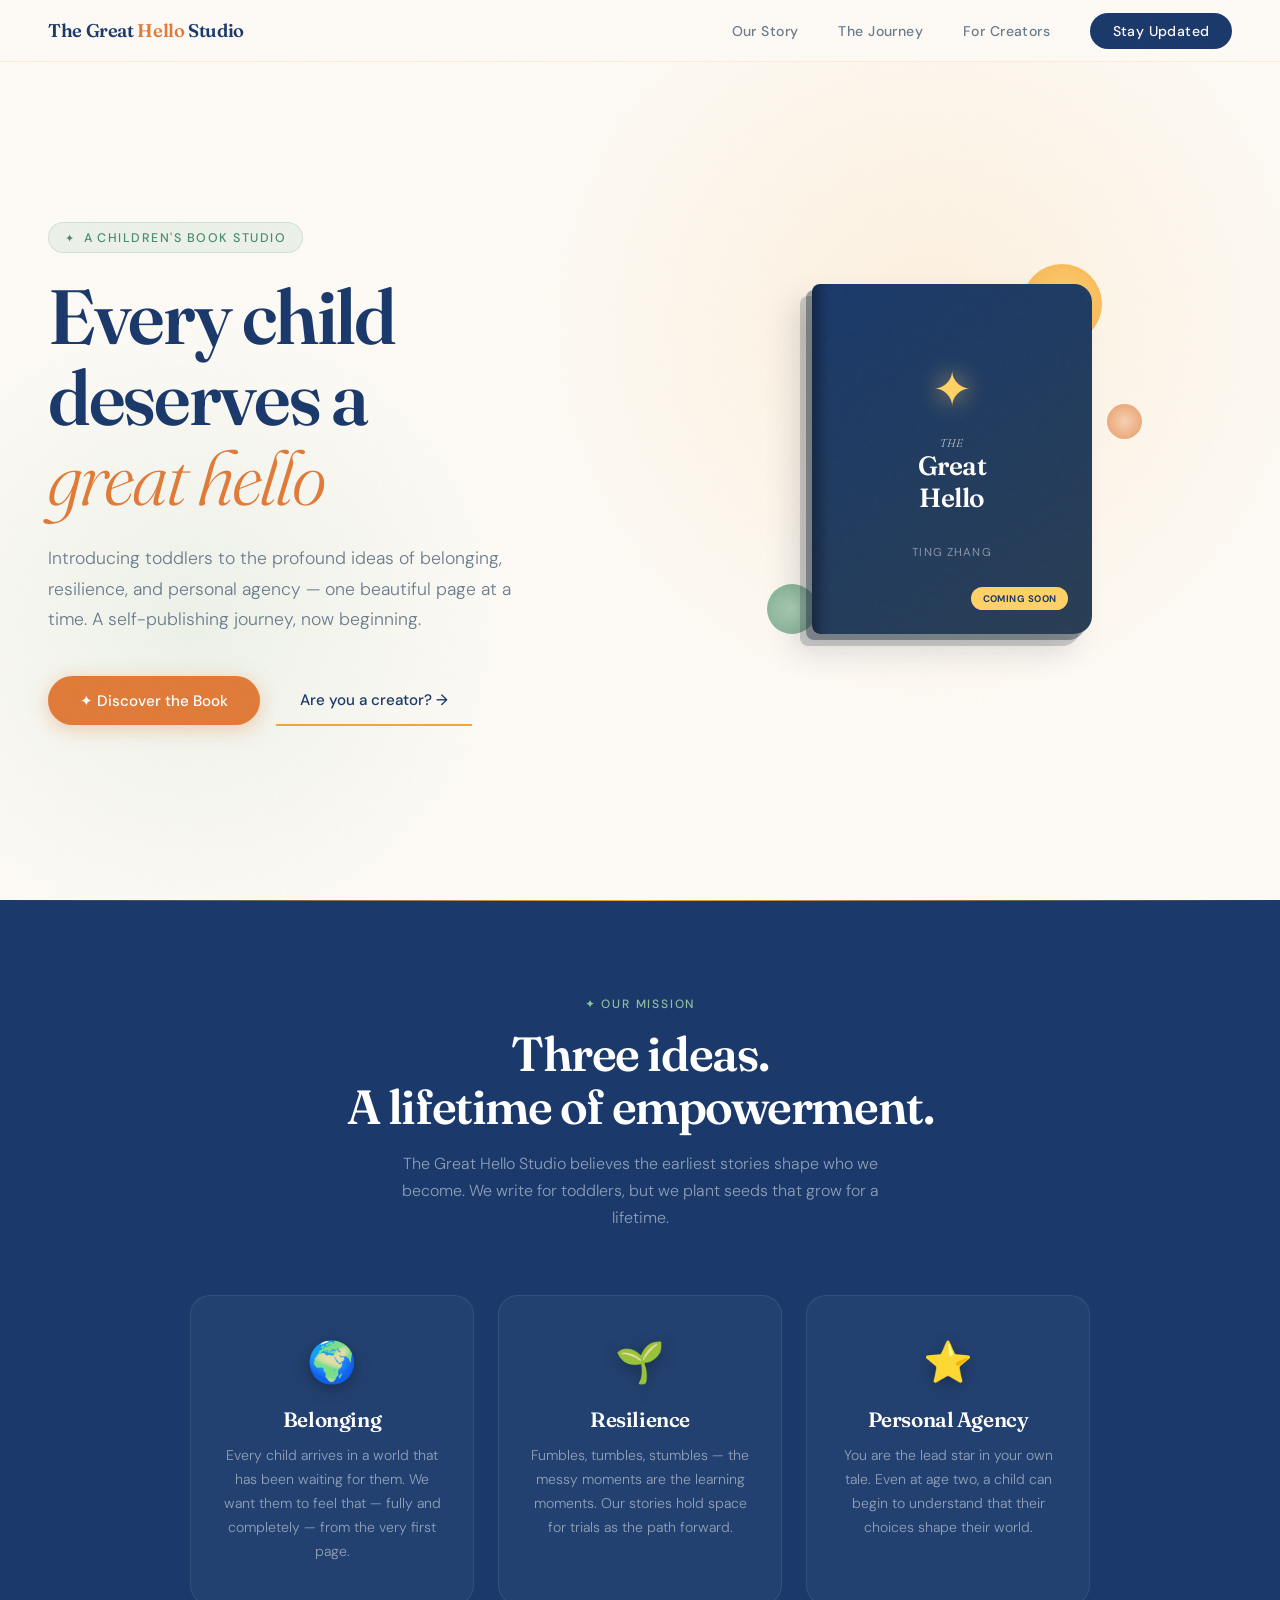
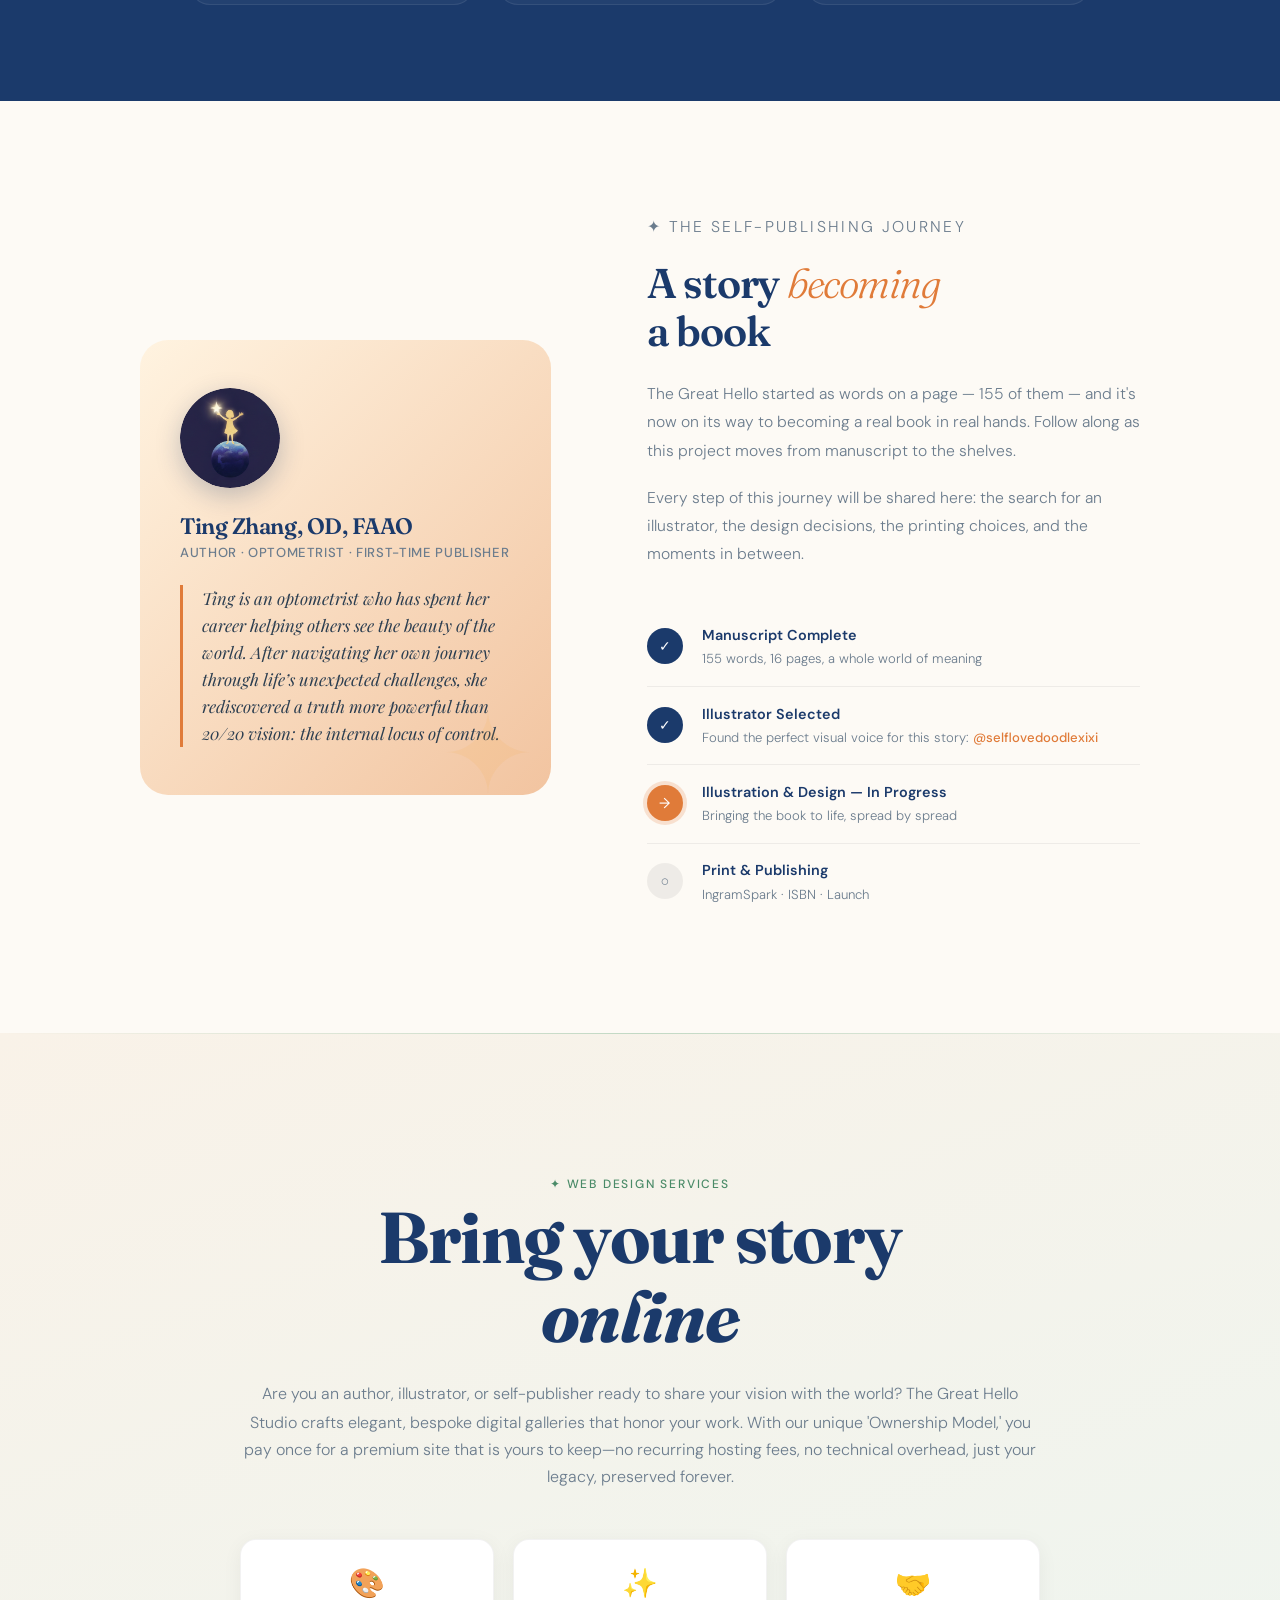
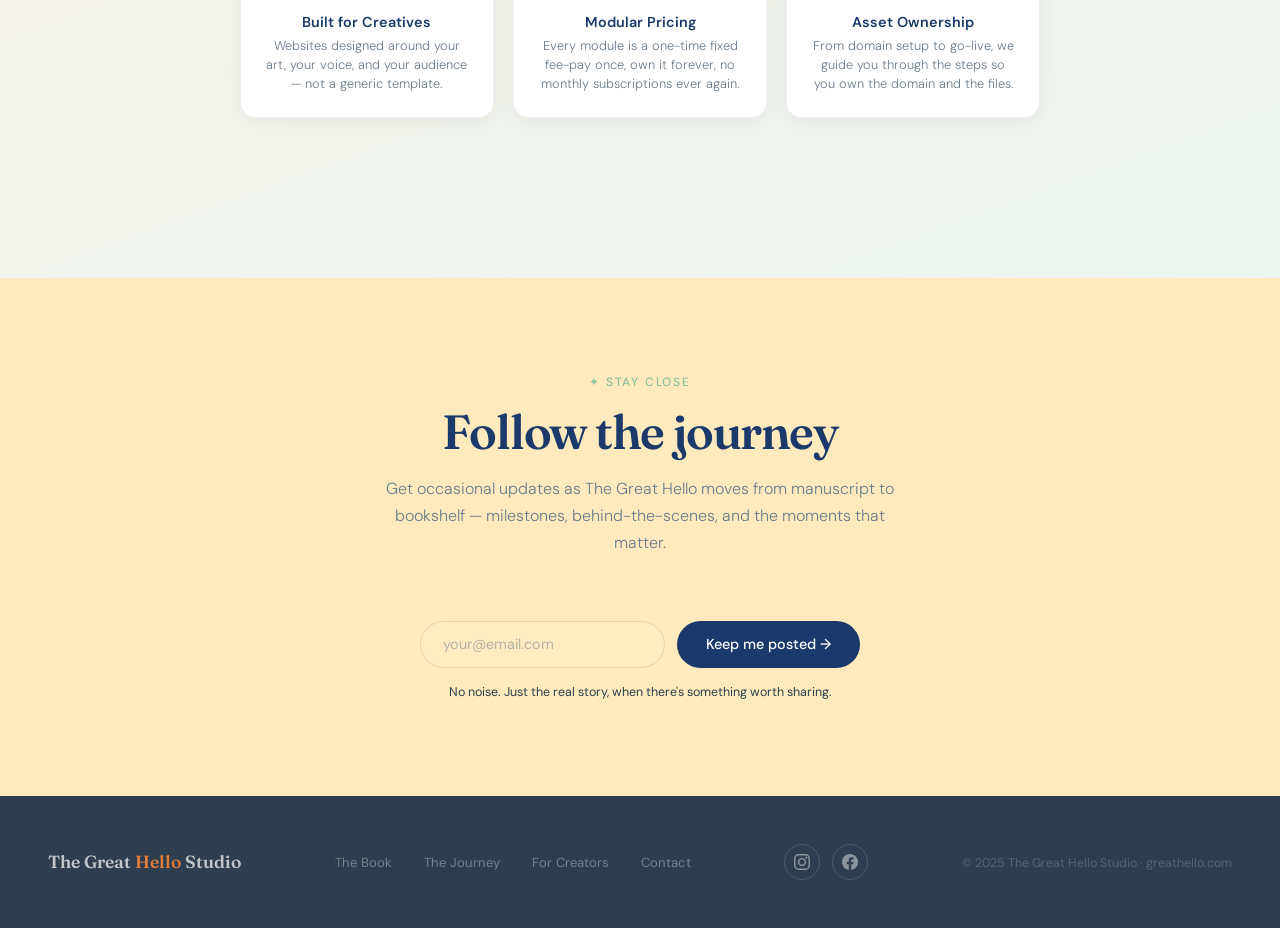
==== commit 8ee10279: "Update index.html" ====
--- a/index.html
+++ b/index.html
@@ -1267,8 +1267,9 @@
     <ul class="footer-links">
       <li><a href="#about">The Book</a></li>
       <li><a href="#journey">The Journey</a></li>
-      <li><a href="/webdesign/#inquiry">For Creators</a></li>
-      <li><a href="#" class="email-link" data-user="ting" data-domain="greathello.com">Contact</a></li>
+      <li><a href="/webdesign/">For Creators</a></li>
+      <li><a href="/webdesign/#inquiry">Contact</a></li>
+      <!--li><a href="#" class="email-link" data-user="ting" data-domain="greathello.com">Contact</a></li-->
     </ul>
     <div class="social-links">
   <!-- Instagram -->
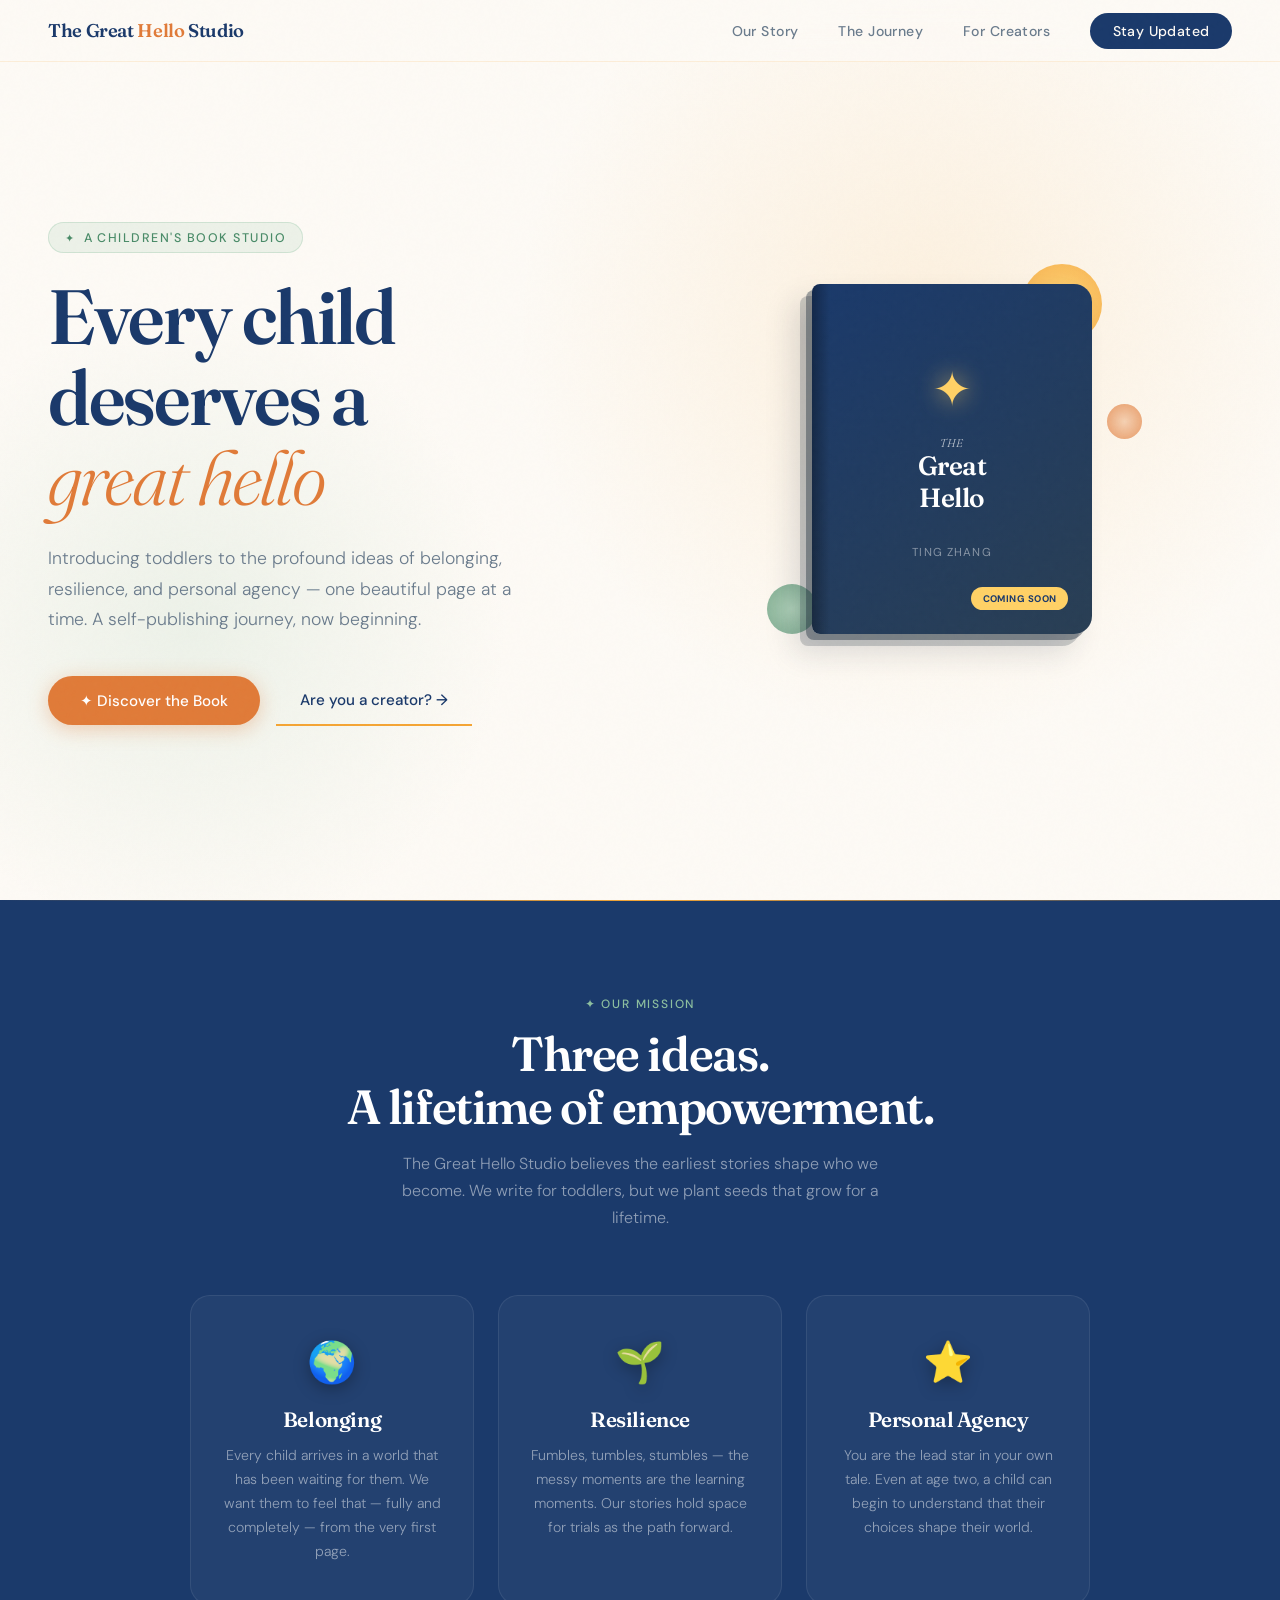
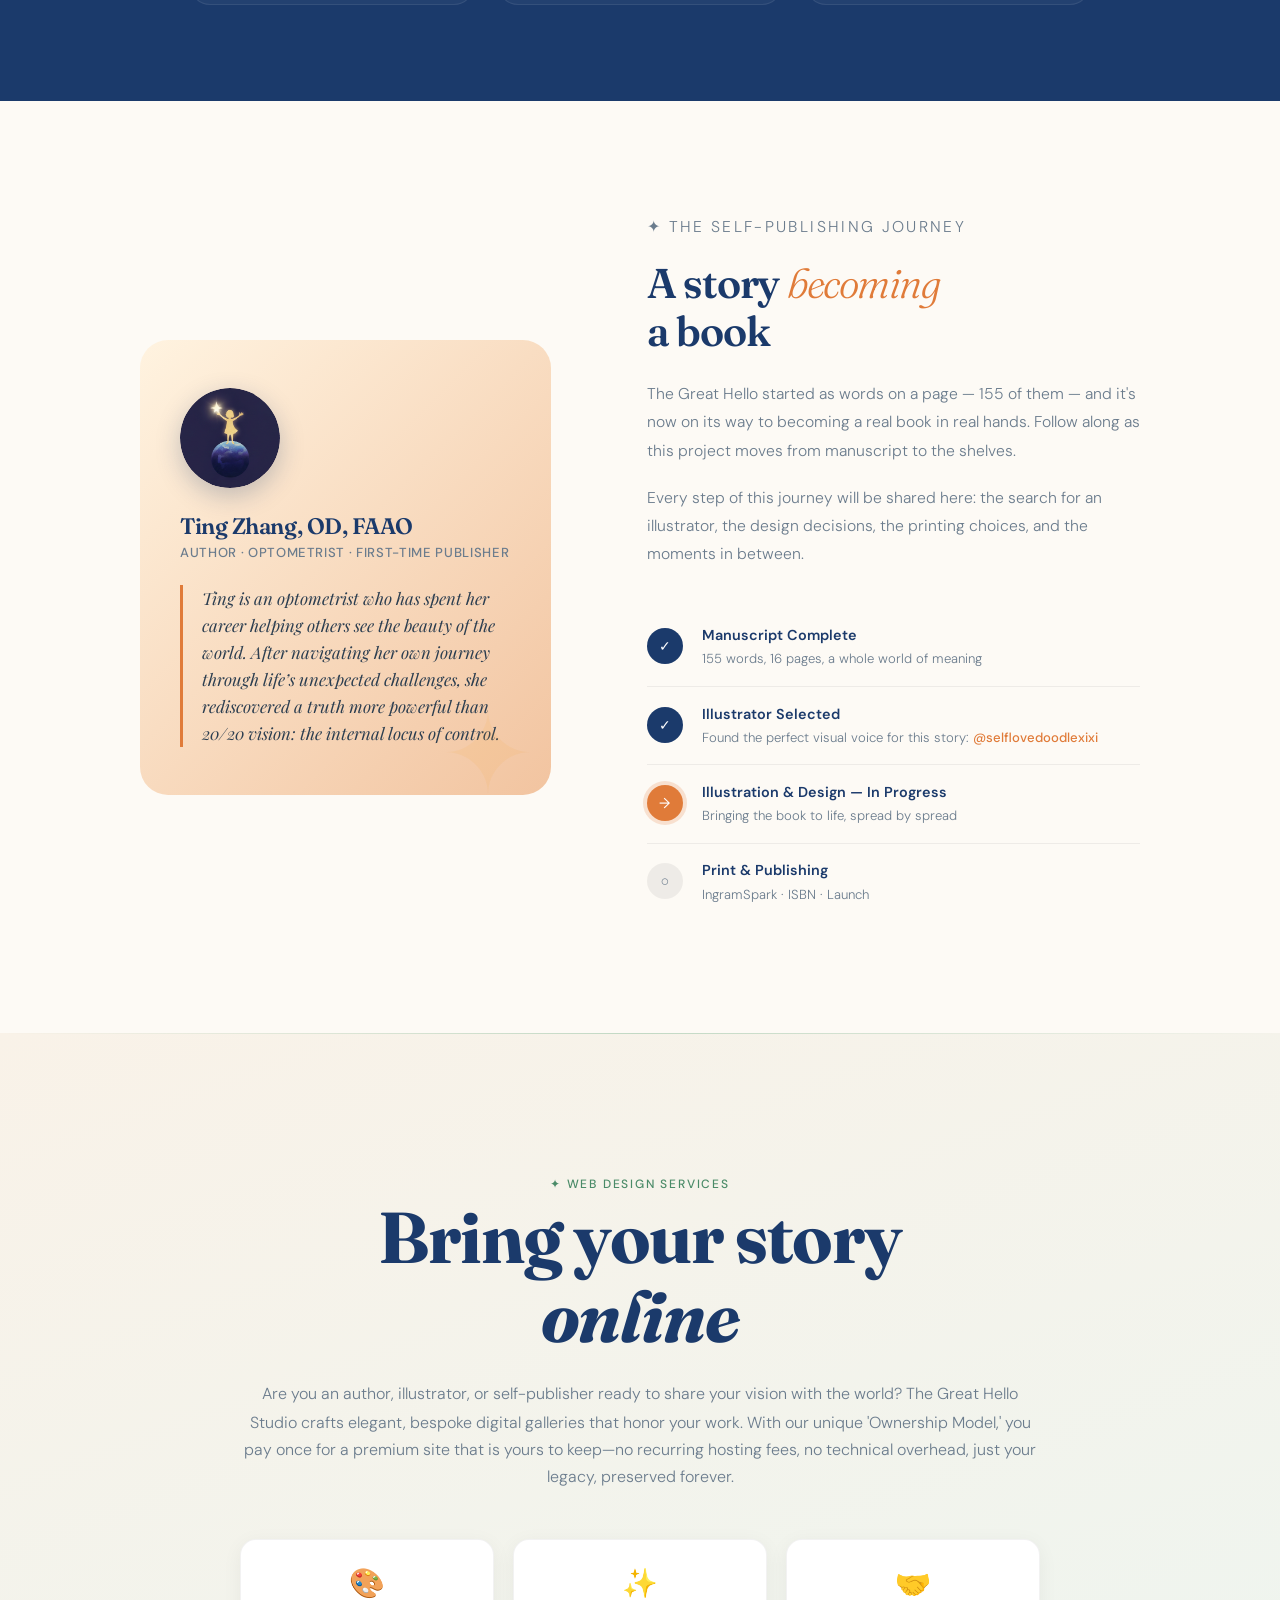
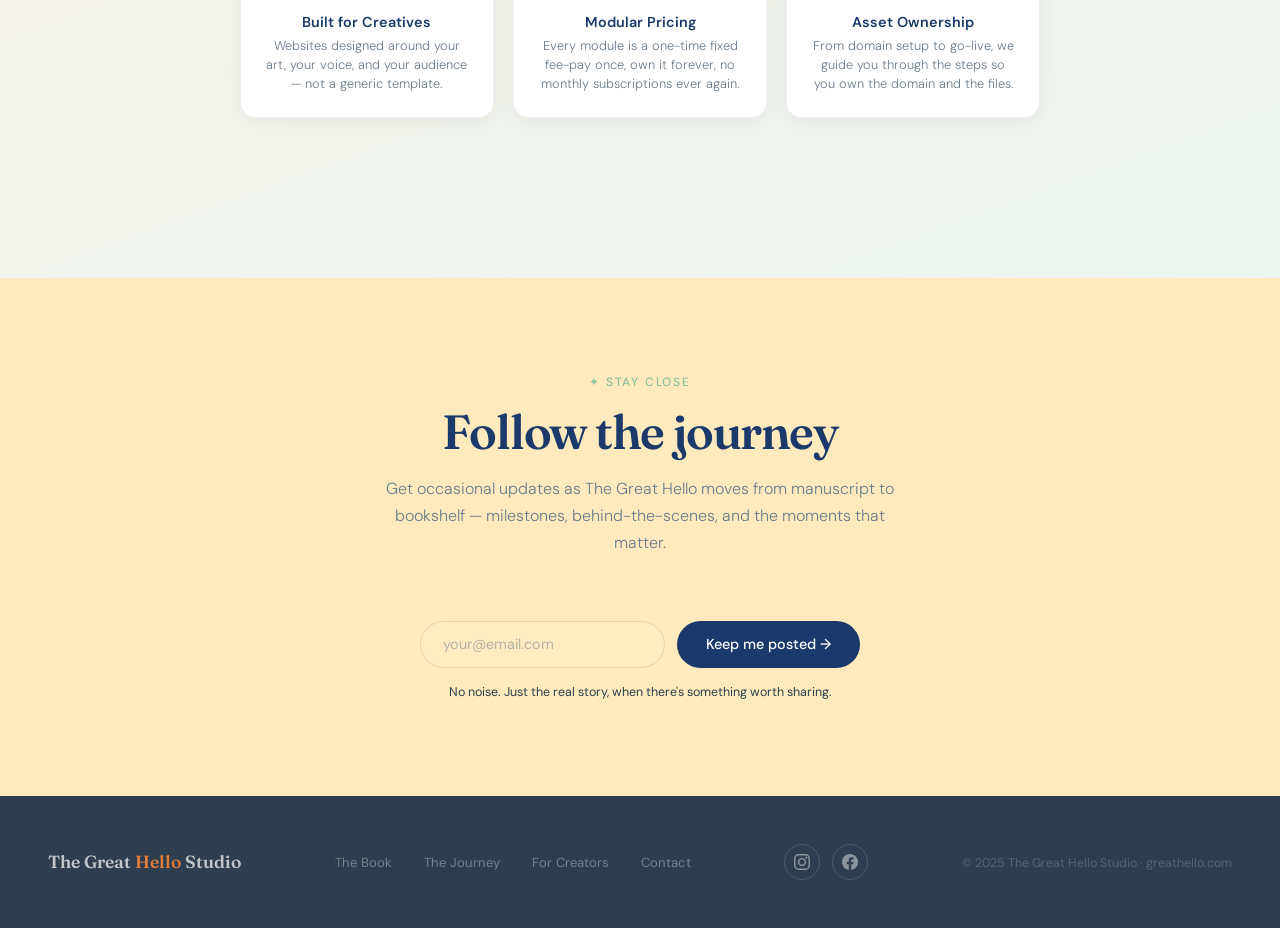
==== commit 009c4eaf: "Update index.html" ====
--- a/index.html
+++ b/index.html
@@ -5,12 +5,12 @@
   <meta name="viewport" content="width=device-width, initial-scale=1.0"/>
   <title>The Great Hello Studio — Where Every Child Blossoms</title>
 <link rel="icon" type="image/svg+xml" href="data:image/svg+xml,%3Csvg xmlns='http://www.w3.org/2000/svg' viewBox='0 0 100 100'%3E%3Ctext y='.9em' font-size='90' fill='%23FFD166'%3E%E2%9C%A6%3C/text%3E%3C/svg%3E">
-<link rel="icon" type="image/x-icon" href="/favicon.ico">
-<link rel="icon" type="image/png" sizes="16x16" href="/favicon-16x16.png">
-<link rel="icon" type="image/png" sizes="32x32" href="/favicon-32x32.png">
-<link rel="apple-touch-icon" sizes="180x180" href="/apple-touch-icon.png">
-<link rel="icon" type="image/png" sizes="192x192" href="/android-chrome-192x192.png">
-<link rel="icon" type="image/png" sizes="512x512" href="/android-chrome-512x512.png">
+<link rel="icon" type="image/x-icon" href="image/favicon.ico">
+<link rel="icon" type="image/png" sizes="16x16" href="image/favicon-16x16.png">
+<link rel="icon" type="image/png" sizes="32x32" href="image/favicon-32x32.png">
+<link rel="apple-touch-icon" sizes="180x180" href="image/apple-touch-icon.png">
+<link rel="icon" type="image/png" sizes="192x192" href="image/android-chrome-192x192.png">
+<link rel="icon" type="image/png" sizes="512x512" href="image/android-chrome-512x512.png">
   <link rel="preconnect" href="https://fonts.googleapis.com">
   <link rel="preconnect" href="https://fonts.gstatic.com" crossorigin>
   <link href="https://fonts.googleapis.com/css2?family=Playfair+Display:ital,wght@0,400;0,700;1,400&family=Fraunces:ital,opsz,wght@0,9..144,300;0,9..144,600;1,9..144,300&family=DM+Sans:wght@300;400;500&display=swap" rel="stylesheet">
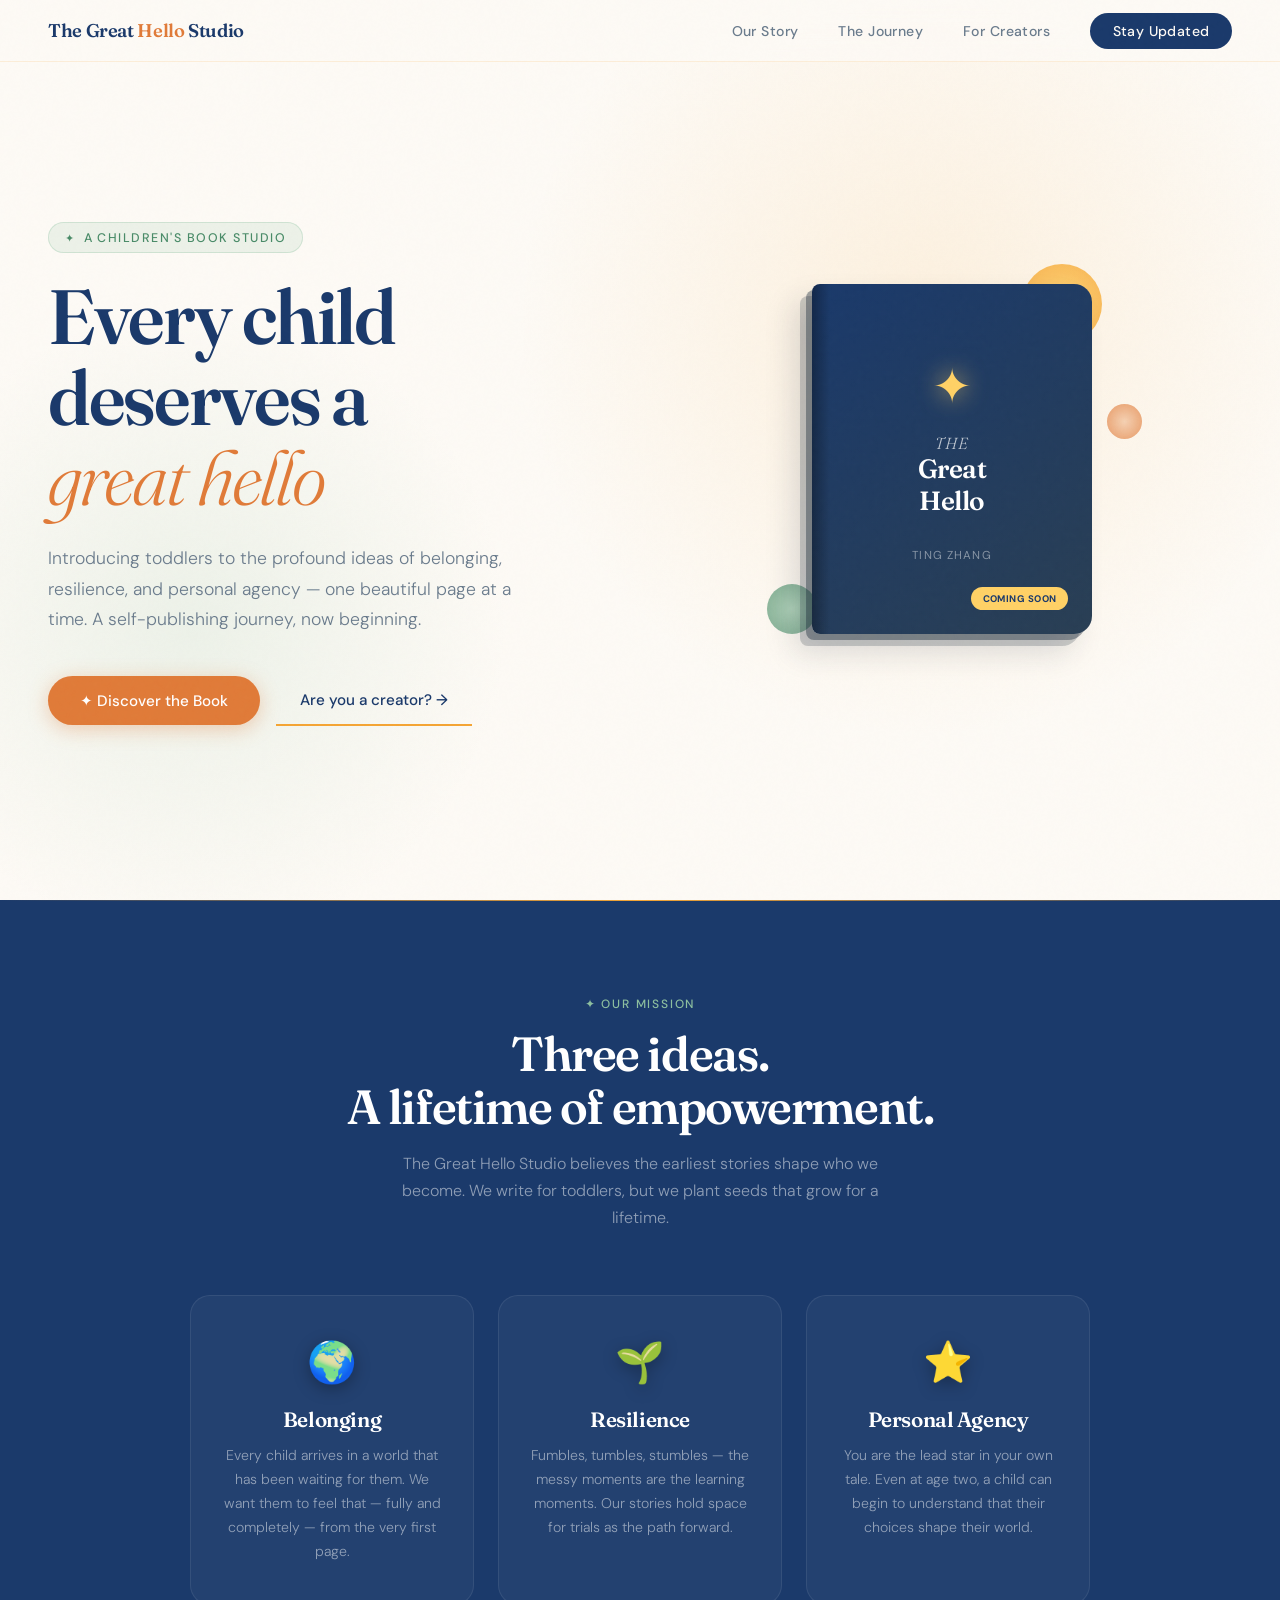
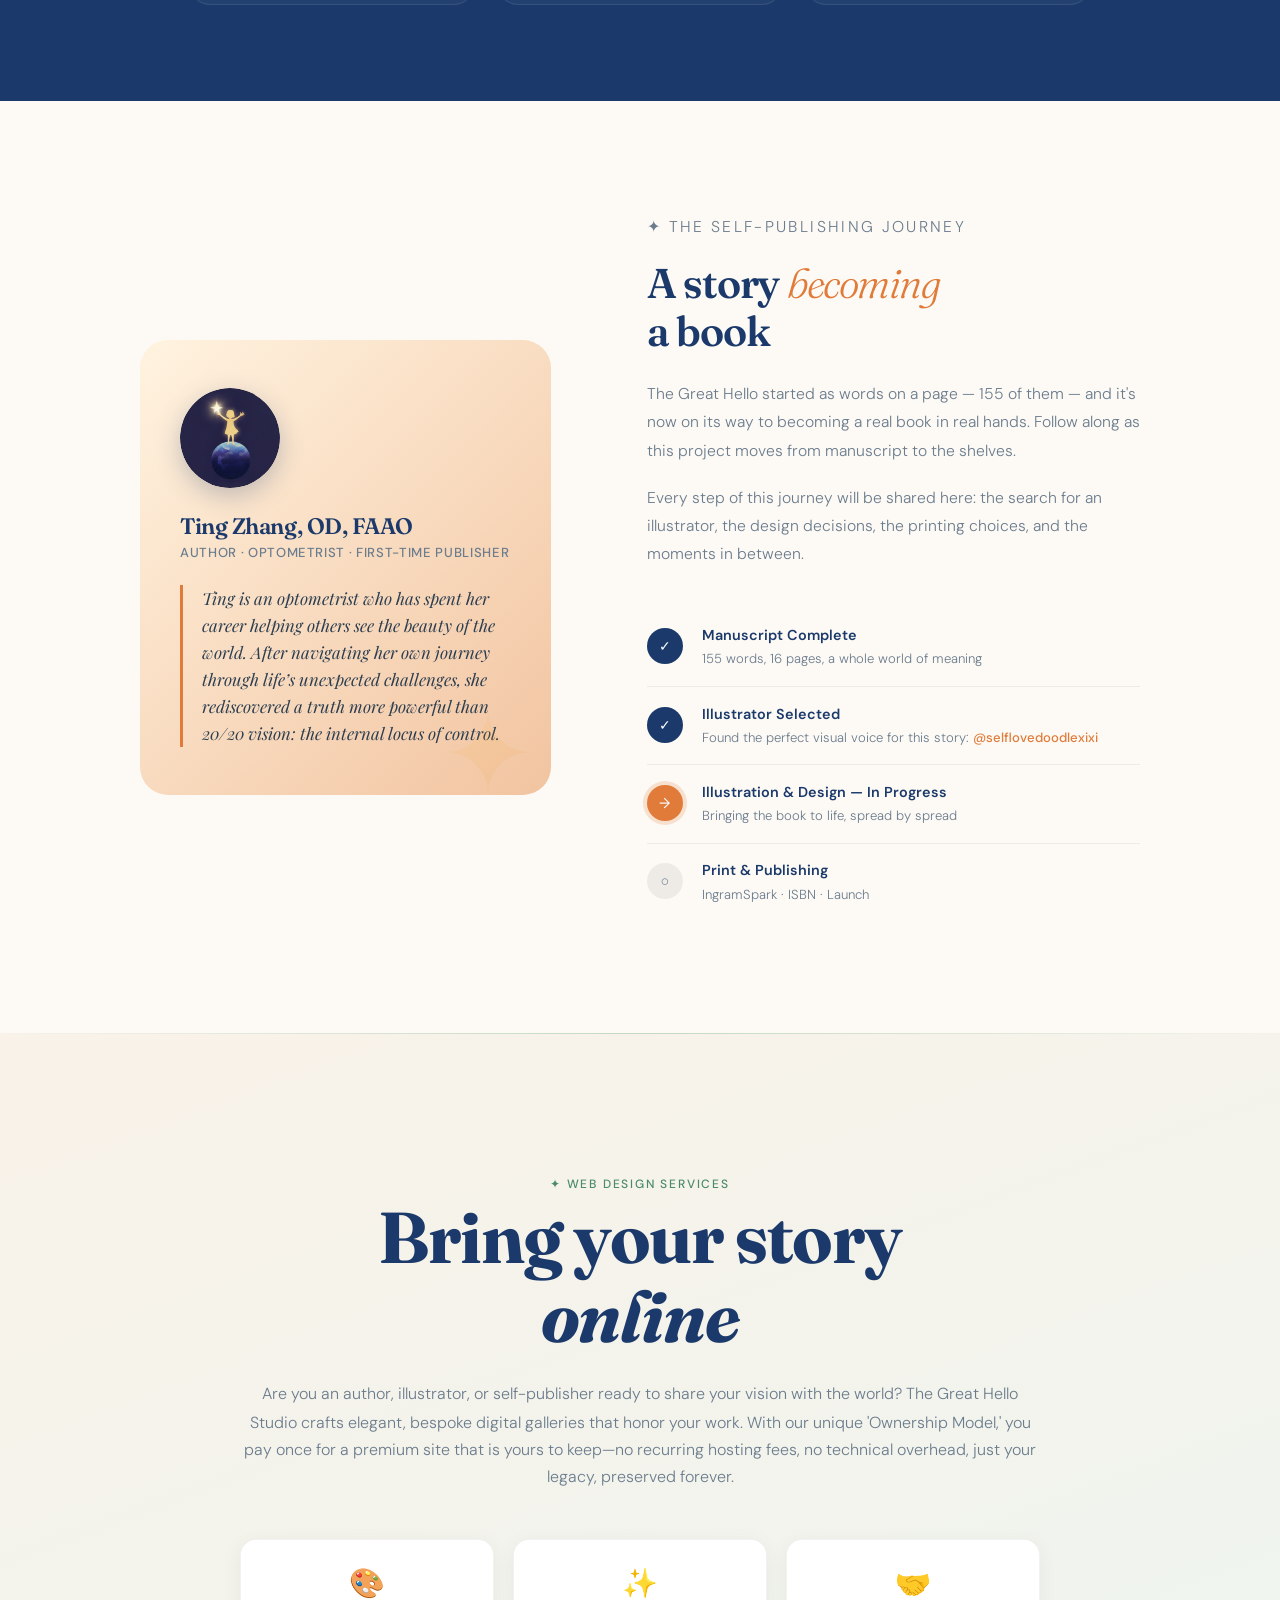
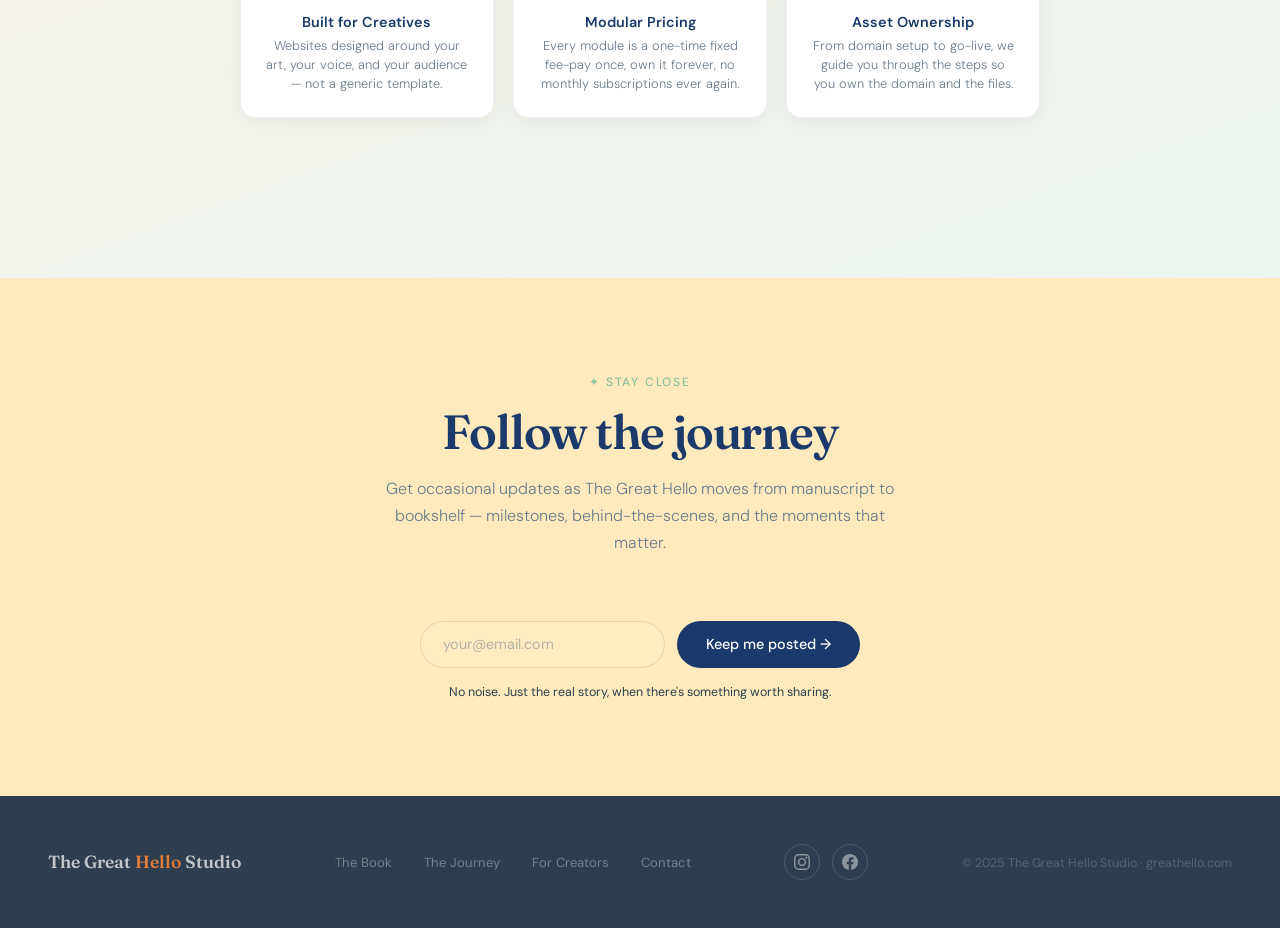
==== commit 808361b7: "Create index.html" ====
--- a/index.html
+++ b/index.html
@@ -4,6 +4,7 @@
   <meta charset="UTF-8" />
   <meta name="viewport" content="width=device-width, initial-scale=1.0"/>
   <title>The Great Hello Studio — Where Every Child Blossoms</title>
+  <link rel="stylesheet" href="css/style.css">
 <link rel="icon" type="image/svg+xml" href="data:image/svg+xml,%3Csvg xmlns='http://www.w3.org/2000/svg' viewBox='0 0 100 100'%3E%3Ctext y='.9em' font-size='90' fill='%23FFD166'%3E%E2%9C%A6%3C/text%3E%3C/svg%3E">
 <link rel="icon" type="image/x-icon" href="image/favicon.ico">
 <link rel="icon" type="image/png" sizes="16x16" href="image/favicon-16x16.png">
@@ -14,1081 +15,6 @@
   <link rel="preconnect" href="https://fonts.googleapis.com">
   <link rel="preconnect" href="https://fonts.gstatic.com" crossorigin>
   <link href="https://fonts.googleapis.com/css2?family=Playfair+Display:ital,wght@0,400;0,700;1,400&family=Fraunces:ital,opsz,wght@0,9..144,300;0,9..144,600;1,9..144,300&family=DM+Sans:wght@300;400;500&display=swap" rel="stylesheet">
-  <style>
-    :root {
-      --dawn: #FFF3E0;
-      --sky: #E8F4F8;
-      --gold: #F4A535;
-      --amber: #E07B39;
-      --blush: #F2C4A0;
-      --sage: #8DBF9F;
-      --sage-dark: #4A8B68;
-      --midnight: #1B3A6B;
-      --ink: #2C3E50;
-      --soft: #6B7C8D;
-      --cream: #FDFAF5;
-      --star: #FFD166;
-    }
-
-    *, *::before, *::after { box-sizing: border-box; margin: 0; padding: 0; }
-
-    html { scroll-behavior: smooth; }
-
-    body {
-      font-family: 'DM Sans', sans-serif;
-      background: var(--cream);
-      color: var(--ink);
-      overflow-x: hidden;
-    }
-
-    /* ── NOISE OVERLAY ── */
-    body::before {
-      content: '';
-      position: fixed;
-      inset: 0;
-      background-image: url("data:image/svg+xml,%3Csvg viewBox='0 0 200 200' xmlns='http://www.w3.org/2000/svg'%3E%3Cfilter id='n'%3E%3CfeTurbulence type='fractalNoise' baseFrequency='0.75' numOctaves='4' stitchTiles='stitch'/%3E%3C/filter%3E%3Crect width='100%25' height='100%25' filter='url(%23n)' opacity='0.03'/%3E%3C/svg%3E");
-      pointer-events: none;
-      z-index: 1000;
-      opacity: 0.4;
-      will-change: transform;
-    }
-
-    /* ── NAV ── */
-    nav {
-      position: fixed;
-      top: 0; left: 0; right: 0;
-      z-index: 100;
-      display: flex;
-      align-items: center;
-      justify-content: space-between;
-      padding: 1.2rem 3rem;
-      background: rgba(253, 250, 245, 0.88);
-      backdrop-filter: blur(12px);
-      border-bottom: 1px solid rgba(244, 165, 53, 0.15);
-    }
-
-    .nav-logo {
-      font-family: 'Fraunces', serif;
-      font-size: 1.15rem;
-      font-weight: 600;
-      color: var(--midnight);
-      letter-spacing: -0.02em;
-    }
-    
-    .nav-logo a {
-      text-decoration: none;
-      color: inherit;
-    }
-
-    .nav-logo span {
-      color: var(--amber);
-    }
-
-    nav ul {
-      list-style: none;
-      display: flex;
-      gap: 2.5rem;
-      align-items: center;
-    }
-
-    nav ul li a {
-      text-decoration: none;
-      color: var(--soft);
-      font-size: 0.88rem;
-      font-weight: 500;
-      letter-spacing: 0.03em;
-      transition: color 0.2s;
-    }
-
-    nav ul li a:hover { color: var(--amber); }
-
-    .nav-cta {
-      background: var(--midnight) !important;
-      color: var(--cream) !important;
-      padding: 0.55rem 1.4rem !important;
-      border-radius: 50px !important;
-      font-weight: 500 !important;
-      transition: background 0.2s, transform 0.2s !important;
-    }
-
-    .nav-cta:hover {
-      background: var(--amber) !important;
-      color: var(--cream) !important;
-      transform: translateY(-1px);
-    }
-
-    /* ── HERO ── */
-    .hero {
-      min-height: 100vh;
-      display: grid;
-      grid-template-columns: 1fr 1fr;
-      align-items: center;
-      padding: 8rem 3rem 5rem;
-      gap: 4rem;
-      position: relative;
-      overflow: hidden;
-    }
-
-    /* Layered background */
-    .hero::before {
-      content: '';
-      position: absolute;
-      top: -10%;
-      right: -5%;
-      width: 65vw;
-      height: 65vw;
-      border-radius: 50%;
-      background: radial-gradient(circle, rgba(244,165,53,0.12) 0%, rgba(244,165,53,0) 70%);
-      pointer-events: none;
-    }
-
-    .hero::after {
-      content: '';
-      position: absolute;
-      bottom: -5%;
-      left: -10%;
-      width: 50vw;
-      height: 50vw;
-      border-radius: 50%;
-      background: radial-gradient(circle, rgba(141,191,159,0.15) 0%, rgba(141,191,159,0) 70%);
-      pointer-events: none;
-    }
-
-    .hero-text {
-      position: relative;
-      z-index: 2;
-      animation: fadeUp 0.9s ease both;
-    }
-
-    .eyebrow {
-      display: inline-flex;
-      align-items: center;
-      gap: 0.5rem;
-      font-size: 0.78rem;
-      font-weight: 500;
-      letter-spacing: 0.12em;
-      text-transform: uppercase;
-      color: var(--sage-dark);
-      margin-bottom: 1.5rem;
-      background: rgba(141,191,159,0.15);
-      padding: 0.4rem 1rem;
-      border-radius: 50px;
-      border: 1px solid rgba(141,191,159,0.3);
-    }
-
-    .eyebrow::before {
-      content: '✦';
-      font-size: 0.7rem;
-      color: var(--sage-dark);
-    }
-
-    h1 {
-      font-family: 'Fraunces', serif;
-      font-size: clamp(3rem, 6vw, 5.2rem);
-      font-weight: 600;
-      line-height: 1.05;
-      color: var(--midnight);
-      letter-spacing: -0.03em;
-      margin-bottom: 1.5rem;
-    }
-
-    h1 em {
-      font-style: italic;
-      color: var(--amber);
-      font-weight: 300;
-    }
-
-    .hero-desc {
-      font-size: 1.1rem;
-      line-height: 1.75;
-      color: var(--soft);
-      max-width: 480px;
-      margin-bottom: 2.5rem;
-      font-weight: 300;
-    }
-
-    .hero-actions {
-      display: flex;
-      gap: 1rem;
-      flex-wrap: wrap;
-      align-items: center;
-    }
-
-    .btn-primary {
-      display: inline-flex;
-      align-items: center;
-      gap: 0.5rem;
-      background: var(--amber);
-      color: white;
-      padding: 0.9rem 2rem;
-      border-radius: 50px;
-      font-size: 0.95rem;
-      font-weight: 500;
-      text-decoration: none;
-      transition: all 0.25s;
-      box-shadow: 0 4px 20px rgba(224,123,57,0.35);
-    }
-
-    .btn-primary:hover {
-      background: var(--midnight);
-      transform: translateY(-2px);
-      box-shadow: 0 8px 30px rgba(28,43,58,0.25);
-    }
-
-    .btn-secondary {
-      display: inline-flex;
-      align-items: center;
-      gap: 0.5rem;
-      color: var(--midnight);
-      padding: 0.9rem 1.5rem;
-      font-size: 0.95rem;
-      font-weight: 500;
-      text-decoration: none;
-      border-bottom: 2px solid var(--gold);
-      transition: all 0.2s;
-    }
-
-    .btn-secondary:hover {
-      color: var(--amber);
-      gap: 0.8rem;
-    }
-
-    /* ── BOOK VISUAL ── */
-    .hero-visual {
-      position: relative;
-      z-index: 2;
-      display: flex;
-      justify-content: center;
-      align-items: center;
-      animation: fadeUp 0.9s 0.2s ease both;
-    }
-
-    .book-container {
-      position: relative;
-      width: 340px;
-      height: 380px;
-    }
-
-    /* Floating shapes */
-    .float-shape {
-      position: absolute;
-      border-radius: 50%;
-      animation: float 4s ease-in-out infinite;
-      will-change: transform;
-    }
-
-    .shape-1 {
-      width: 80px; height: 80px;
-      background: radial-gradient(circle, var(--star), var(--gold));
-      top: -20px; right: 20px;
-      animation-delay: 0s;
-      opacity: 0.85;
-    }
-
-    .shape-2 {
-      width: 50px; height: 50px;
-      background: radial-gradient(circle, var(--sage), var(--sage-dark));
-      bottom: 30px; left: -15px;
-      animation-delay: 1.5s;
-      opacity: 0.7;
-    }
-
-    .shape-3 {
-      width: 35px; height: 35px;
-      background: radial-gradient(circle, var(--blush), var(--amber));
-      top: 120px; right: -20px;
-      animation-delay: 0.8s;
-      opacity: 0.75;
-    }
-
-    /* Book */
-    .book {
-      position: relative;
-      width: 280px;
-      height: 350px;
-      margin: 0 auto;
-      perspective: 1200px;
-    }
-
-    .book-cover {
-      width: 100%;
-      height: 100%;
-      background: linear-gradient(145deg, var(--midnight) 0%, #2A3F54 100%);
-      border-radius: 8px 18px 18px 8px;
-      box-shadow:
-        -6px 6px 0 rgba(28,43,58,0.4),
-        -12px 12px 0 rgba(28,43,58,0.2),
-        -18px 18px 30px rgba(28,43,58,0.15);
-      display: flex;
-      flex-direction: column;
-      align-items: center;
-      justify-content: center;
-      padding: 2.5rem 2rem;
-      position: relative;
-      overflow: hidden;
-      transition: transform 0.4s ease, box-shadow 0.4s ease;
-    }
-
-    .book-cover:hover {
-      transform: rotate(1deg) scale(1.02);
-      box-shadow:
-        -8px 8px 0 rgba(28,43,58,0.4),
-        -16px 16px 0 rgba(28,43,58,0.2),
-        -24px 24px 40px rgba(28,43,58,0.2);
-    }
-
-    /* Spine illusion */
-    .book-cover::before {
-      content: '';
-      position: absolute;
-      left: 0;
-      top: 0;
-      bottom: 0;
-      width: 18px;
-      background: linear-gradient(to right, rgba(0,0,0,0.3), rgba(0,0,0,0));
-      border-radius: 8px 0 0 8px;
-    }
-
-    /* Stars on cover */
-    .book-cover::after {
-      content: '';
-      position: absolute;
-      inset: 0;
-   
-    }
-
-    .cover-star {
-      font-size: 3rem;
-      margin-bottom: 1rem;
-      color: var(--star);
-      filter: drop-shadow(0 0 12px rgba(255,209,102,0.8));
-      animation: pulse-glow 3s ease-in-out infinite;
-      will-change: filter;
-    }
-
-    .cover-title {
-      font-family: 'Fraunces', serif;
-      font-size: 1.65rem;
-      font-weight: 600;
-      color: white;
-      text-align: center;
-      line-height: 1.2;
-      letter-spacing: -0.02em;
-      margin-bottom: 0.5rem;
-    }
-
-    .cover-title .cover-the {
-      font-size: 1rem;
-      font-weight: 300;
-      font-style: italic;
-      display: block;
-      color: rgba(255,255,255,0.7);
-      letter-spacing: 0.05em;
-      text-transform: uppercase;
-      font-size: 0.7rem;
-    }
-
-    .cover-author {
-      font-size: 0.72rem;
-      color: rgba(255,255,255,0.45);
-      letter-spacing: 0.1em;
-      text-transform: uppercase;
-      margin-top: 1.5rem;
-    }
-
-    .cover-badge {
-      position: absolute;
-      bottom: 1.5rem;
-      right: 1.5rem;
-      background: var(--star);
-      color: var(--midnight);
-      font-size: 0.6rem;
-      font-weight: 700;
-      letter-spacing: 0.05em;
-      text-transform: uppercase;
-      padding: 0.3rem 0.7rem;
-      border-radius: 20px;
-    }
-
-    /* ── PILLARS ── */
-    .pillars {
-      padding: 6rem 3rem;
-      background: var(--midnight);
-      position: relative;
-      overflow: hidden;
-    }
-
-    .pillars::before {
-      content: '';
-      position: absolute;
-      top: 0; left: 0; right: 0;
-      height: 1px;
-      background: linear-gradient(to right, transparent, var(--gold), transparent);
-    }
-
-    .section-label {
-      text-align: center;
-      font-size: 0.75rem;
-      letter-spacing: 0.15em;
-      text-transform: uppercase;
-      color: var(--sage);
-      margin-bottom: 1rem;
-      font-weight: 500;
-      text-decoration: none;
-    }
-
-    .section-title {
-      font-family: 'Fraunces', serif;
-      font-size: clamp(2rem, 4vw, 3rem);
-      font-weight: 600;
-      text-align: center;
-      line-height: 1.1;
-      letter-spacing: -0.03em;
-      margin-bottom: 1rem;
-      text-decoration: none;
-    }
-
-    .pillars .section-title { color: white; }
-
-    .section-sub {
-      text-align: center;
-      color: rgba(255,255,255,0.5);
-      font-size: 1rem;
-      max-width: 520px;
-      margin: 0 auto 4rem;
-      line-height: 1.7;
-      font-weight: 300;
-      text-decoration: none;
-    }
-
-    .pillar-grid {
-      display: grid;
-      grid-template-columns: repeat(3, 1fr);
-      gap: 1.5rem;
-      max-width: 900px;
-      margin: 0 auto;
-    }
-
-    .pillar-card {
-      background: rgba(255,255,255,0.04);
-      border: 1px solid rgba(255,255,255,0.08);
-      border-radius: 20px;
-      padding: 2.5rem 2rem;
-      text-align: center;
-      transition: all 0.3s;
-      position: relative;
-      overflow: hidden;
-    }
-
-    .pillar-card::before {
-      content: '';
-      position: absolute;
-      inset: 0;
-      opacity: 0;
-      transition: opacity 0.3s;
-      border-radius: 20px;
-    }
-
-    .pillar-card:nth-child(1)::before { background: radial-gradient(circle at 50% 0%, rgba(244,165,53,0.1), transparent 60%); }
-    .pillar-card:nth-child(2)::before { background: radial-gradient(circle at 50% 0%, rgba(141,191,159,0.1), transparent 60%); }
-    .pillar-card:nth-child(3)::before { background: radial-gradient(circle at 50% 0%, rgba(255,209,102,0.1), transparent 60%); }
-
-    .pillar-card:hover { border-color: rgba(255,255,255,0.2); transform: translateY(-4px); }
-    .pillar-card:hover::before { opacity: 1; }
-
-    .pillar-icon {
-      font-size: 2.5rem;
-      margin-bottom: 1.2rem;
-      display: block;
-      filter: drop-shadow(0 4px 8px rgba(0,0,0,0.3));
-    }
-
-    .pillar-name {
-      font-family: 'Fraunces', serif;
-      font-size: 1.3rem;
-      font-weight: 600;
-      color: white;
-      margin-bottom: 0.75rem;
-      letter-spacing: -0.02em;
-    }
-
-    .pillar-desc {
-      font-size: 0.88rem;
-      color: rgba(255,255,255,0.5);
-      line-height: 1.7;
-      font-weight: 300;
-    }
-
-    /* ── ABOUT / JOURNEY ── */
-    .about {
-      padding: 7rem 3rem;
-      background: var(--cream);
-      position: relative;
-    }
-
-    .about-grid {
-      max-width: 1000px;
-      margin: 0 auto;
-      display: grid;
-      grid-template-columns: 1fr 1.2fr;
-      gap: 6rem;
-      align-items: center;
-    }
-
-    .about-art {
-      position: relative;
-    }
-
-    .author-block {
-      background: linear-gradient(135deg, var(--dawn), var(--blush));
-      border-radius: 28px;
-      padding: 3rem 2.5rem;
-      position: relative;
-      overflow: hidden;
-    }
-
-    .author-block::after {
-      content: '✦';
-      position: absolute;
-      bottom: -1rem;
-      right: 1rem;
-      font-size: 7rem;
-      color: rgba(244,165,53,0.1);
-      line-height: 1;
-    }
-
-   .author-avatar {
-  width: 100px;
-  height: 100px;
-  border-radius: 50%;
-  margin-bottom: 1.5rem;
-  overflow: hidden;
-  box-shadow: 0 8px 24px rgba(27,58,107,0.25);
-}
-
-    .author-name {
-      font-family: 'Fraunces', serif;
-      font-size: 1.4rem;
-      font-weight: 600;
-      color: var(--midnight);
-      margin-bottom: 0.3rem;
-      letter-spacing: -0.02em;
-    }
-
-    .author-role {
-      font-size: 0.82rem;
-      color: var(--soft);
-      letter-spacing: 0.05em;
-      text-transform: uppercase;
-      font-weight: 500;
-      margin-bottom: 1.5rem;
-    }
-
-    .author-quote {
-      font-family: 'Playfair Display', serif;
-      font-style: italic;
-      font-size: 1.05rem;
-      color: var(--ink);
-      line-height: 1.6;
-      border-left: 3px solid var(--amber);
-      padding-left: 1.2rem;
-    }
-/* ── INLINE TEXT LINKS ── */
-.inline-link {
-  color: var(--amber);
-  text-decoration: none;
-  font-weight: 500;
-  transition: color 0.2s, border-color 0.2s;
-}
-
-.inline-link:hover {
-  color: var(--midnight);
-  border-color: var(--midnight);
-}
-    
-    /* Journey timeline */
-    .journey-label {
-      font-size: 0.75rem;
-      letter-spacing: 0.15em;
-      text-transform: uppercase;
-      color: var(--sage-dark);
-      margin-bottom: 1rem;
-      font-weight: 500;
-    }
-
-    .about-text h2 {
-      font-family: 'Fraunces', serif;
-      font-size: clamp(1.8rem, 3.5vw, 2.6rem);
-      font-weight: 600;
-      color: var(--midnight);
-      line-height: 1.15;
-      letter-spacing: -0.03em;
-      margin-bottom: 1.5rem;
-    }
-
-    .about-text h2 em {
-      font-style: italic;
-      color: var(--amber);
-      font-weight: 300;
-    }
-
-    .about-text p {
-      font-size: 0.98rem;
-      color: var(--soft);
-      line-height: 1.8;
-      margin-bottom: 1.2rem;
-      font-weight: 300;
-    }
-
-    .milestones {
-      margin-top: 2.5rem;
-      display: flex;
-      flex-direction: column;
-      gap: 0;
-    }
-
-    .milestone {
-      display: flex;
-      gap: 1.2rem;
-      align-items: flex-start;
-      padding: 1.1rem 0;
-      border-bottom: 1px solid rgba(0,0,0,0.06);
-      position: relative;
-    }
-
-    .milestone:last-child { border-bottom: none; }
-
-    .m-dot {
-      width: 36px;
-      height: 36px;
-      border-radius: 50%;
-      display: flex;
-      align-items: center;
-      justify-content: center;
-      font-size: 0.9rem;
-      flex-shrink: 0;
-      margin-top: 2px;
-    }
-
-    .m-dot.done { background: var(--midnight); color: white; }
-    .m-dot.active { background: var(--amber); color: white; box-shadow: 0 0 0 4px rgba(224,123,57,0.2); }
-    .m-dot.next { background: rgba(0,0,0,0.06); color: var(--soft); }
-
-    .m-text strong {
-      display: block;
-      font-size: 0.9rem;
-      font-weight: 600;
-      color: var(--midnight);
-      margin-bottom: 0.2rem;
-    }
-
-    .m-text span {
-      font-size: 0.82rem;
-      color: var(--soft);
-      font-weight: 300;
-    }
-
-    /* ── ILLUSTRATOR CTA ── */
-    .illustrator-section {
-      padding: 7rem 3rem;
-      background: linear-gradient(160deg, #F9F2E8 0%, #EDF5F0 100%);
-      position: relative;
-      overflow: hidden;
-    }
-
-    .illustrator-section::before {
-      content: '';
-      position: absolute;
-      top: 0; left: 0; right: 0;
-      height: 1px;
-      background: linear-gradient(to right, transparent, rgba(141,191,159,0.5), transparent);
-    }
-
-    .illustrator-inner {
-      max-width: 800px;
-      margin: 0 auto;
-      text-align: center;
-    }
-
-    .illustrator-inner .section-title {
-      color: var(--midnight);
-      margin-bottom: 1rem;
-    }
-
-    .illustrator-inner .section-sub {
-      color: var(--soft);
-    }
-
-    .collab-values {
-      display: grid;
-      grid-template-columns: repeat(3, 1fr);
-      gap: 1.2rem;
-      margin: 3rem 0;
-    }
-
-    .collab-val {
-      background: white;
-      border-radius: 16px;
-      padding: 1.5rem;
-      text-align: center;
-      box-shadow: 0 4px 20px rgba(0,0,0,0.05);
-      border: 1px solid rgba(0,0,0,0.05);
-      transition: transform 0.25s, box-shadow 0.25s;
-      text-decoration: none;
-    }
-
-    .collab-val:hover {
-      transform: translateY(-3px);
-      box-shadow: 0 8px 30px rgba(0,0,0,0.1);
-    }
-
-    .collab-val .icon { font-size: 1.8rem; margin-bottom: 0.7rem; display: block; }
-    .collab-val strong { font-size: 0.9rem; font-weight: 600; color: var(--midnight); display: block; margin-bottom: 0.3rem; }
-    .collab-val p { font-size: 0.8rem; color: var(--soft); line-height: 1.5; font-weight: 300; }
-
-    /* Form */
-    .collab-form {
-      background: white;
-      border-radius: 24px;
-      padding: 3rem;
-      box-shadow: 0 8px 40px rgba(0,0,0,0.08);
-      text-align: left;
-      border: 1px solid rgba(0,0,0,0.05);
-    }
-
-    .form-title {
-      font-family: 'Fraunces', serif;
-      font-size: 1.4rem;
-      font-weight: 600;
-      color: var(--midnight);
-      margin-bottom: 0.4rem;
-      letter-spacing: -0.02em;
-    }
-
-    .form-subtitle {
-      font-size: 0.88rem;
-      color: var(--soft);
-      margin-bottom: 2rem;
-      font-weight: 300;
-    }
-
-    .form-row {
-      display: grid;
-      grid-template-columns: 1fr 1fr;
-      gap: 1rem;
-    }
-
-    .form-group {
-      display: flex;
-      flex-direction: column;
-      gap: 0.4rem;
-      margin-bottom: 1.2rem;
-    }
-
-    .form-group label {
-      font-size: 0.8rem;
-      font-weight: 600;
-      color: var(--midnight);
-      letter-spacing: 0.03em;
-      text-transform: uppercase;
-    }
-
-    .form-group input,
-    .form-group select,
-    .form-group textarea {
-      border: 1.5px solid rgba(0,0,0,0.1);
-      border-radius: 10px;
-      padding: 0.8rem 1rem;
-      font-family: 'DM Sans', sans-serif;
-      font-size: 0.92rem;
-      color: var(--ink);
-      background: var(--cream);
-      transition: border-color 0.2s, box-shadow 0.2s;
-      outline: none;
-      resize: vertical;
-    }
-
-    .form-group input:focus,
-    .form-group select:focus,
-    .form-group textarea:focus {
-      border-color: var(--amber);
-      box-shadow: 0 0 0 3px rgba(244,165,53,0.12);
-    }
-
-    .form-group input::placeholder,
-    .form-group textarea::placeholder {
-      color: rgba(107,124,141,0.5);
-    }
-
-    .btn-form {
-      width: 100%;
-      background: var(--midnight);
-      color: white;
-      border: none;
-      padding: 1rem;
-      border-radius: 12px;
-      font-family: 'DM Sans', sans-serif;
-      font-size: 0.95rem;
-      font-weight: 500;
-      cursor: pointer;
-      transition: all 0.25s;
-      letter-spacing: 0.01em;
-      margin-top: 0.5rem;
-    }
-
-    .btn-form:hover {
-      background: var(--amber);
-      transform: translateY(-2px);
-      box-shadow: 0 8px 24px rgba(224,123,57,0.3);
-    }
-
-    /* ── NEWSLETTER / UPDATES ── */
-    .updates {
-      padding: 6rem 3rem;
-      background: rgba(255,209,102,0.4);
-      text-align: center;
-      position: relative;
-      overflow: hidden;
-    }
-
-
-
-    .updates .section-title { color: var(--midnight); }
-    .updates .section-sub { color: var(--soft); }
-
-    .newsletter-form {
-      display: flex;
-      gap: 0.75rem;
-      max-width: 440px;
-      margin: 0 auto;
-      flex-wrap: wrap;
-      justify-content: center;
-    }
-
- 
-    .newsletter-form input {
-      flex: 1;
-      min-width: 220px;
-      border: 1.5px solid rgba(0,0,0,0.1);
-      background: rgba(255,255,255,0.07);
-      border-radius: 50px;
-      padding: 0.85rem 1.4rem;
-      font-family: 'DM Sans', sans-serif;
-      font-size: 0.9rem;
-      color: var(--amber);
-      outline: none;
-      transition: border-color 0.2s;
-    }
-
-    .newsletter-form input::placeholder { color: rgba(107,124,141,0.5); }
-    .newsletter-form input:focus { border-color: var(--ink); }
-
-    .newsletter-form button {
-      background: var(--midnight);
-      color: white;
-      border: none;
-      padding: 0.85rem 1.8rem;
-      border-radius: 50px;
-      font-family: 'DM Sans', sans-serif;
-      font-size: 0.9rem;
-      font-weight: 500;
-      cursor: pointer;
-      transition: all 0.25s;
-      white-space: nowrap;
-    }
-
-    .newsletter-form button:hover {
-      background: var(--amber);
-      color: white;
-      transform: translateY(-2px);
-    }
-
-    .update-promise {
-      font-size: 0.78rem;
-      color: var(--ink);
-      margin-top: 1rem;
-    }
-
-    /* ── FORM SECTIONS & CHECKBOXES ── */
-.form-section-label {
-  font-size: 0.75rem;
-  font-weight: 700;
-  letter-spacing: 0.1em;
-  text-transform: uppercase;
-  color: var(--amber);
-  margin: 1.8rem 0 1rem;
-  padding-bottom: 0.5rem;
-  border-bottom: 1px solid rgba(224,123,57,0.2);
-}
-
-.label-note {
-  font-weight: 300;
-  font-size: 0.75rem;
-  color: var(--soft);
-  letter-spacing: 0;
-  text-transform: none;
-}
-
-.checkbox-group {
-  display: flex;
-  flex-direction: column;
-  gap: 0.6rem;
-  margin-top: 0.4rem;
-}
-
-.checkbox-label {
-  display: flex;
-  align-items: center;
-  gap: 0.65rem;
-  font-size: 0.88rem;
-  font-weight: 300;
-  color: var(--ink);
-  cursor: pointer;
-  text-transform: none;
-  letter-spacing: 0;
-}
-
-.checkbox-label input[type="checkbox"] {
-  width: 16px;
-  height: 16px;
-  accent-color: var(--amber);
-  cursor: pointer;
-  flex-shrink: 0;
-}
-    
-    /* ── FOOTER ── */
-    footer {
-      background: #2C3E50;
-      padding: 3rem;
-      display: flex;
-      align-items: center;
-      justify-content: space-between;
-      flex-wrap: wrap;
-      gap: 1.5rem;
-    }
-.footer-logo-link {
-  text-decoration: none;
-}
-    .footer-logo {
-      font-family: 'Fraunces', serif;
-      font-size: 1.1rem;
-      font-weight: 600;
-      color: rgba(255,255,255,0.7);
-    }
-
-    .footer-logo span { color: var(--amber); }
-
-    .footer-links {
-      display: flex;
-      gap: 2rem;
-      list-style: none;
-    }
-
-    .footer-links a {
-      text-decoration: none;
-      color: rgba(255,255,255,0.35);
-      font-size: 0.82rem;
-      transition: color 0.2s;
-    }
-
-    .footer-links a:hover { color: var(--gold); }
-
-    .footer-copy {
-      font-size: 0.78rem;
-      color: rgba(255,255,255,0.2);
-      text-decoration: none
-    }
-
-  /* ── SOCIAL ICONS ── */
-.social-links {
-  display: flex;
-  gap: 0.75rem;
-  align-items: center;
-}
-
-.social-link {
-  display: flex;
-  align-items: center;
-  justify-content: center;
-  width: 36px;
-  height: 36px;
-  border-radius: 50%;
-  border: 1px solid rgba(255,255,255,0.15);
-  color: rgba(255,255,255,0.45);
-  text-decoration: none;
-  transition: all 0.25s;
-  flex-shrink: 0;
-}
-
-.social-link svg {
-  width: 16px;
-  height: 16px;
-  fill: currentColor;
-}
-
-.social-link:hover {
-  border-color: var(--gold);
-  color: var(--gold);
-  background: rgba(255,209,102,0.08);
-  transform: translateY(-2px);
-}
-    /* ── ANIMATIONS ── */
-    @keyframes fadeUp {
-      from { opacity: 0; transform: translateY(24px); }
-      to { opacity: 1; transform: translateY(0); }
-    }
-
-    @keyframes float {
-      0%, 100% { transform: translateY(0); }
-      50% { transform: translateY(-14px); }
-    }
-
-    @keyframes pulse-glow {
-      0%, 100% { filter: drop-shadow(0 0 12px rgba(255,209,102,0.8)); }
-      50% { filter: drop-shadow(0 0 24px rgba(255,209,102,1)) drop-shadow(0 0 40px rgba(255,209,102,0.4)); }
-    }
-
-    @keyframes spin-slow {
-      from { transform: rotate(0deg); }
-      to { transform: rotate(360deg); }
-    }
-
-    /* Scroll reveal */
-    .reveal {
-      opacity: 0;
-      transform: translateY(30px);
-      transition: opacity 0.7s ease, transform 0.7s ease;
-    }
-    .reveal.visible {
-      opacity: 1;
-      transform: translateY(0);
-    }
-
-    /* ── RESPONSIVE ── */
-    @media (max-width: 900px) {
-      .hero {
-        grid-template-columns: 1fr;
-        text-align: center;
-        padding: 7rem 2rem 4rem;
-        gap: 3rem;
-      }
-      .hero-desc { margin: 0 auto 2.5rem; }
-      .hero-actions { justify-content: center; }
-      .pillar-grid { grid-template-columns: 1fr; max-width: 380px; }
-      .about-grid { grid-template-columns: 1fr; gap: 3rem; }
-      .collab-values { grid-template-columns: 1fr; }
-      .form-row { grid-template-columns: 1fr; }
-      nav ul { display: none; }
-      .hero-visual { order: -1; }
-    }
-
-    @media (max-width: 600px) {
-      nav { padding: 1rem 1.5rem; }
-      .hero { padding: 6rem 1.5rem 3rem; }
-      .pillars, .about, .illustrator-section, .updates { padding: 4rem 1.5rem; }
-      footer { padding: 2rem 1.5rem; flex-direction: column; align-items: flex-start; }
-    }
-  </style>
 </head>
 <body>
 
@@ -1166,7 +92,7 @@
       <div class="about-art reveal">
         <div class="author-block">
           <div class="author-avatar">
-  <img src="author.png" alt="Great Hello Studio logo" style="width:100%;height:100%;object-fit:cover;border-radius:50%;">
+  <img src="image/logo-author%20copy.png" alt="Great Hello Studio logo" style="width:100%;height:100%;object-fit:cover;border-radius:50%;">
 </div>
           <div class="author-name">Ting Zhang, OD, FAAO</div>
           <div class="author-role">Author · Optometrist · First-time Publisher</div>
--- a/css/style.css
+++ b/css/style.css
@@ -0,0 +1,1072 @@
+   :root {
+      --dawn: #FFF3E0;
+      --sky: #E8F4F8;
+      --gold: #F4A535;
+      --amber: #E07B39;
+      --blush: #F2C4A0;
+      --sage: #8DBF9F;
+      --sage-dark: #4A8B68;
+      --midnight: #1B3A6B;
+      --ink: #2C3E50;
+      --soft: #6B7C8D;
+      --cream: #FDFAF5;
+      --star: #FFD166;
+    }
+
+    *, *::before, *::after { box-sizing: border-box; margin: 0; padding: 0; }
+
+    html { scroll-behavior: smooth; }
+
+    body {
+      font-family: 'DM Sans', sans-serif;
+      background: var(--cream);
+      color: var(--ink);
+      overflow-x: hidden;
+    }
+
+    /* ── NOISE OVERLAY ── */
+    body::before {
+      content: '';
+      position: fixed;
+      inset: 0;
+      background-image: url("data:image/svg+xml,%3Csvg viewBox='0 0 200 200' xmlns='http://www.w3.org/2000/svg'%3E%3Cfilter id='n'%3E%3CfeTurbulence type='fractalNoise' baseFrequency='0.75' numOctaves='4' stitchTiles='stitch'/%3E%3C/filter%3E%3Crect width='100%25' height='100%25' filter='url(%23n)' opacity='0.03'/%3E%3C/svg%3E");
+      pointer-events: none;
+      z-index: 1000;
+      opacity: 0.4;
+      will-change: transform;
+    }
+
+    /* ── NAV ── */
+    nav {
+      position: fixed;
+      top: 0; left: 0; right: 0;
+      z-index: 100;
+      display: flex;
+      align-items: center;
+      justify-content: space-between;
+      padding: 1.2rem 3rem;
+      background: rgba(253, 250, 245, 0.88);
+      backdrop-filter: blur(12px);
+      border-bottom: 1px solid rgba(244, 165, 53, 0.15);
+    }
+
+    .nav-logo {
+      font-family: 'Fraunces', serif;
+      font-size: 1.15rem;
+      font-weight: 600;
+      color: var(--midnight);
+      letter-spacing: -0.02em;
+    }
+    
+    .nav-logo a {
+      text-decoration: none;
+      color: inherit;
+    }
+
+    .nav-logo span {
+      color: var(--amber);
+    }
+
+    nav ul {
+      list-style: none;
+      display: flex;
+      gap: 2.5rem;
+      align-items: center;
+    }
+
+    nav ul li a {
+      text-decoration: none;
+      color: var(--soft);
+      font-size: 0.88rem;
+      font-weight: 500;
+      letter-spacing: 0.03em;
+      transition: color 0.2s;
+    }
+
+    nav ul li a:hover { color: var(--amber); }
+
+    .nav-cta {
+      background: var(--midnight) !important;
+      color: var(--cream) !important;
+      padding: 0.55rem 1.4rem !important;
+      border-radius: 50px !important;
+      font-weight: 500 !important;
+      transition: background 0.2s, transform 0.2s !important;
+    }
+
+    .nav-cta:hover {
+      background: var(--amber) !important;
+      color: var(--cream) !important;
+      transform: translateY(-1px);
+    }
+
+    /* ── HERO ── */
+    .hero {
+      min-height: 100vh;
+      display: grid;
+      grid-template-columns: 1fr 1fr;
+      align-items: center;
+      padding: 8rem 3rem 5rem;
+      gap: 4rem;
+      position: relative;
+      overflow: hidden;
+    }
+
+    /* Layered background */
+    .hero::before {
+      content: '';
+      position: absolute;
+      top: -10%;
+      right: -5%;
+      width: 65vw;
+      height: 65vw;
+      border-radius: 50%;
+      background: radial-gradient(circle, rgba(244,165,53,0.12) 0%, rgba(244,165,53,0) 70%);
+      pointer-events: none;
+    }
+
+    .hero::after {
+      content: '';
+      position: absolute;
+      bottom: -5%;
+      left: -10%;
+      width: 50vw;
+      height: 50vw;
+      border-radius: 50%;
+      background: radial-gradient(circle, rgba(141,191,159,0.15) 0%, rgba(141,191,159,0) 70%);
+      pointer-events: none;
+    }
+
+    .hero-text {
+      position: relative;
+      z-index: 2;
+      animation: fadeUp 0.9s ease both;
+    }
+
+    .eyebrow {
+      display: inline-flex;
+      align-items: center;
+      gap: 0.5rem;
+      font-size: 0.78rem;
+      font-weight: 500;
+      letter-spacing: 0.12em;
+      text-transform: uppercase;
+      color: var(--sage-dark);
+      margin-bottom: 1.5rem;
+      background: rgba(141,191,159,0.15);
+      padding: 0.4rem 1rem;
+      border-radius: 50px;
+      border: 1px solid rgba(141,191,159,0.3);
+    }
+
+    .eyebrow::before {
+      content: '✦';
+      font-size: 0.7rem;
+      color: var(--sage-dark);
+    }
+
+    h1 {
+      font-family: 'Fraunces', serif;
+      font-size: clamp(3rem, 6vw, 5.2rem);
+      font-weight: 600;
+      line-height: 1.05;
+      color: var(--midnight);
+      letter-spacing: -0.03em;
+      margin-bottom: 1.5rem;
+    }
+
+    h1 em {
+      font-style: italic;
+      color: var(--amber);
+      font-weight: 300;
+    }
+
+    .hero-desc {
+      font-size: 1.1rem;
+      line-height: 1.75;
+      color: var(--soft);
+      max-width: 480px;
+      margin-bottom: 2.5rem;
+      font-weight: 300;
+    }
+
+    .hero-actions {
+      display: flex;
+      gap: 1rem;
+      flex-wrap: wrap;
+      align-items: center;
+    }
+
+    .btn-primary {
+      display: inline-flex;
+      align-items: center;
+      gap: 0.5rem;
+      background: var(--amber);
+      color: white;
+      padding: 0.9rem 2rem;
+      border-radius: 50px;
+      font-size: 0.95rem;
+      font-weight: 500;
+      text-decoration: none;
+      transition: all 0.25s;
+      box-shadow: 0 4px 20px rgba(224,123,57,0.35);
+    }
+
+    .btn-primary:hover {
+      background: var(--midnight);
+      transform: translateY(-2px);
+      box-shadow: 0 8px 30px rgba(28,43,58,0.25);
+    }
+
+    .btn-secondary {
+      display: inline-flex;
+      align-items: center;
+      gap: 0.5rem;
+      color: var(--midnight);
+      padding: 0.9rem 1.5rem;
+      font-size: 0.95rem;
+      font-weight: 500;
+      text-decoration: none;
+      border-bottom: 2px solid var(--gold);
+      transition: all 0.2s;
+    }
+
+    .btn-secondary:hover {
+      color: var(--amber);
+      gap: 0.8rem;
+    }
+
+    /* ── BOOK VISUAL ── */
+    .hero-visual {
+      position: relative;
+      z-index: 2;
+      display: flex;
+      justify-content: center;
+      align-items: center;
+      animation: fadeUp 0.9s 0.2s ease both;
+    }
+
+    .book-container {
+      position: relative;
+      width: 340px;
+      height: 380px;
+    }
+
+    /* Floating shapes */
+    .float-shape {
+      position: absolute;
+      border-radius: 50%;
+      animation: float 4s ease-in-out infinite;
+      will-change: transform;
+    }
+
+    .shape-1 {
+      width: 80px; height: 80px;
+      background: radial-gradient(circle, var(--star), var(--gold));
+      top: -20px; right: 20px;
+      animation-delay: 0s;
+      opacity: 0.85;
+    }
+
+    .shape-2 {
+      width: 50px; height: 50px;
+      background: radial-gradient(circle, var(--sage), var(--sage-dark));
+      bottom: 30px; left: -15px;
+      animation-delay: 1.5s;
+      opacity: 0.7;
+    }
+
+    .shape-3 {
+      width: 35px; height: 35px;
+      background: radial-gradient(circle, var(--blush), var(--amber));
+      top: 120px; right: -20px;
+      animation-delay: 0.8s;
+      opacity: 0.75;
+    }
+
+    /* Book */
+    .book {
+      position: relative;
+      width: 280px;
+      height: 350px;
+      margin: 0 auto;
+      perspective: 1200px;
+    }
+
+    .book-cover {
+      width: 100%;
+      height: 100%;
+      background: linear-gradient(145deg, var(--midnight) 0%, #2A3F54 100%);
+      border-radius: 8px 18px 18px 8px;
+      box-shadow:
+        -6px 6px 0 rgba(28,43,58,0.4),
+        -12px 12px 0 rgba(28,43,58,0.2),
+        -18px 18px 30px rgba(28,43,58,0.15);
+      display: flex;
+      flex-direction: column;
+      align-items: center;
+      justify-content: center;
+      padding: 2.5rem 2rem;
+      position: relative;
+      overflow: hidden;
+      transition: transform 0.4s ease, box-shadow 0.4s ease;
+    }
+
+    .book-cover:hover {
+      transform: rotate(1deg) scale(1.02);
+      box-shadow:
+        -8px 8px 0 rgba(28,43,58,0.4),
+        -16px 16px 0 rgba(28,43,58,0.2),
+        -24px 24px 40px rgba(28,43,58,0.2);
+    }
+
+    /* Spine illusion */
+    .book-cover::before {
+      content: '';
+      position: absolute;
+      left: 0;
+      top: 0;
+      bottom: 0;
+      width: 18px;
+      background: linear-gradient(to right, rgba(0,0,0,0.3), rgba(0,0,0,0));
+      border-radius: 8px 0 0 8px;
+    }
+
+    /* Stars on cover */
+    .book-cover::after {
+      content: '';
+      position: absolute;
+      inset: 0;
+   
+    }
+
+    .cover-star {
+      font-size: 3rem;
+      margin-bottom: 1rem;
+      color: var(--star);
+      filter: drop-shadow(0 0 12px rgba(255,209,102,0.8));
+      animation: pulse-glow 3s ease-in-out infinite;
+      will-change: filter;
+    }
+
+    .cover-title {
+      font-family: 'Fraunces', serif;
+      font-size: 1.65rem;
+      font-weight: 600;
+      color: white;
+      text-align: center;
+      line-height: 1.2;
+      letter-spacing: -0.02em;
+      margin-bottom: 0.5rem;
+    }
+
+    .cover-title .cover-the {
+      font-size: 1rem;
+      font-weight: 300;
+      font-style: italic;
+      display: block;
+      color: rgba(255,255,255,0.7);
+      letter-spacing: 0.05em;
+      text-transform: uppercase;
+    }
+
+    .cover-author {
+      font-size: 0.72rem;
+      color: rgba(255,255,255,0.45);
+      letter-spacing: 0.1em;
+      text-transform: uppercase;
+      margin-top: 1.5rem;
+    }
+
+    .cover-badge {
+      position: absolute;
+      bottom: 1.5rem;
+      right: 1.5rem;
+      background: var(--star);
+      color: var(--midnight);
+      font-size: 0.6rem;
+      font-weight: 700;
+      letter-spacing: 0.05em;
+      text-transform: uppercase;
+      padding: 0.3rem 0.7rem;
+      border-radius: 20px;
+    }
+
+    /* ── PILLARS ── */
+    .pillars {
+      padding: 6rem 3rem;
+      background: var(--midnight);
+      position: relative;
+      overflow: hidden;
+    }
+
+    .pillars::before {
+      content: '';
+      position: absolute;
+      top: 0; left: 0; right: 0;
+      height: 1px;
+      background: linear-gradient(to right, transparent, var(--gold), transparent);
+    }
+
+    .section-label {
+      text-align: center;
+      font-size: 0.75rem;
+      letter-spacing: 0.15em;
+      text-transform: uppercase;
+      color: var(--sage);
+      margin-bottom: 1rem;
+      font-weight: 500;
+      text-decoration: none;
+    }
+
+    .section-title {
+      font-family: 'Fraunces', serif;
+      font-size: clamp(2rem, 4vw, 3rem);
+      font-weight: 600;
+      text-align: center;
+      line-height: 1.1;
+      letter-spacing: -0.03em;
+      margin-bottom: 1rem;
+      text-decoration: none;
+    }
+
+    .pillars .section-title { color: white; }
+
+    .section-sub {
+      text-align: center;
+      color: rgba(255,255,255,0.5);
+      font-size: 1rem;
+      max-width: 520px;
+      margin: 0 auto 4rem;
+      line-height: 1.7;
+      font-weight: 300;
+      text-decoration: none;
+    }
+
+    .pillar-grid {
+      display: grid;
+      grid-template-columns: repeat(3, 1fr);
+      gap: 1.5rem;
+      max-width: 900px;
+      margin: 0 auto;
+    }
+
+    .pillar-card {
+      background: rgba(255,255,255,0.04);
+      border: 1px solid rgba(255,255,255,0.08);
+      border-radius: 20px;
+      padding: 2.5rem 2rem;
+      text-align: center;
+      transition: all 0.3s;
+      position: relative;
+      overflow: hidden;
+    }
+
+    .pillar-card::before {
+      content: '';
+      position: absolute;
+      inset: 0;
+      opacity: 0;
+      transition: opacity 0.3s;
+      border-radius: 20px;
+    }
+
+    .pillar-card:nth-child(1)::before { background: radial-gradient(circle at 50% 0%, rgba(244,165,53,0.1), transparent 60%); }
+    .pillar-card:nth-child(2)::before { background: radial-gradient(circle at 50% 0%, rgba(141,191,159,0.1), transparent 60%); }
+    .pillar-card:nth-child(3)::before { background: radial-gradient(circle at 50% 0%, rgba(255,209,102,0.1), transparent 60%); }
+
+    .pillar-card:hover { border-color: rgba(255,255,255,0.2); transform: translateY(-4px); }
+    .pillar-card:hover::before { opacity: 1; }
+
+    .pillar-icon {
+      font-size: 2.5rem;
+      margin-bottom: 1.2rem;
+      display: block;
+      filter: drop-shadow(0 4px 8px rgba(0,0,0,0.3));
+    }
+
+    .pillar-name {
+      font-family: 'Fraunces', serif;
+      font-size: 1.3rem;
+      font-weight: 600;
+      color: white;
+      margin-bottom: 0.75rem;
+      letter-spacing: -0.02em;
+    }
+
+    .pillar-desc {
+      font-size: 0.88rem;
+      color: rgba(255,255,255,0.5);
+      line-height: 1.7;
+      font-weight: 300;
+    }
+
+    /* ── ABOUT / JOURNEY ── */
+    .about {
+      padding: 7rem 3rem;
+      background: var(--cream);
+      position: relative;
+    }
+
+    .about-grid {
+      max-width: 1000px;
+      margin: 0 auto;
+      display: grid;
+      grid-template-columns: 1fr 1.2fr;
+      gap: 6rem;
+      align-items: center;
+    }
+
+    .about-art {
+      position: relative;
+    }
+
+    .author-block {
+      background: linear-gradient(135deg, var(--dawn), var(--blush));
+      border-radius: 28px;
+      padding: 3rem 2.5rem;
+      position: relative;
+      overflow: hidden;
+    }
+
+    .author-block::after {
+      content: '✦';
+      position: absolute;
+      bottom: -1rem;
+      right: 1rem;
+      font-size: 7rem;
+      color: rgba(244,165,53,0.1);
+      line-height: 1;
+    }
+
+   .author-avatar {
+  width: 100px;
+  height: 100px;
+  border-radius: 50%;
+  margin-bottom: 1.5rem;
+  overflow: hidden;
+  box-shadow: 0 8px 24px rgba(27,58,107,0.25);
+}
+
+    .author-name {
+      font-family: 'Fraunces', serif;
+      font-size: 1.4rem;
+      font-weight: 600;
+      color: var(--midnight);
+      margin-bottom: 0.3rem;
+      letter-spacing: -0.02em;
+    }
+
+    .author-role {
+      font-size: 0.82rem;
+      color: var(--soft);
+      letter-spacing: 0.05em;
+      text-transform: uppercase;
+      font-weight: 500;
+      margin-bottom: 1.5rem;
+    }
+
+    .author-quote {
+      font-family: 'Playfair Display', serif;
+      font-style: italic;
+      font-size: 1.05rem;
+      color: var(--ink);
+      line-height: 1.6;
+      border-left: 3px solid var(--amber);
+      padding-left: 1.2rem;
+    }
+/* ── INLINE TEXT LINKS ── */
+.inline-link {
+  color: var(--amber);
+  text-decoration: none;
+  font-weight: 500;
+  transition: color 0.2s, border-color 0.2s;
+}
+
+.inline-link:hover {
+  color: var(--midnight);
+  border-color: var(--midnight);
+}
+    
+    /* Journey timeline */
+    .journey-label {
+      font-size: 0.75rem;
+      letter-spacing: 0.15em;
+      text-transform: uppercase;
+      color: var(--sage-dark);
+      margin-bottom: 1rem;
+      font-weight: 500;
+    }
+
+    .about-text h2 {
+      font-family: 'Fraunces', serif;
+      font-size: clamp(1.8rem, 3.5vw, 2.6rem);
+      font-weight: 600;
+      color: var(--midnight);
+      line-height: 1.15;
+      letter-spacing: -0.03em;
+      margin-bottom: 1.5rem;
+    }
+
+    .about-text h2 em {
+      font-style: italic;
+      color: var(--amber);
+      font-weight: 300;
+    }
+
+    .about-text p {
+      font-size: 0.98rem;
+      color: var(--soft);
+      line-height: 1.8;
+      margin-bottom: 1.2rem;
+      font-weight: 300;
+    }
+
+    .milestones {
+      margin-top: 2.5rem;
+      display: flex;
+      flex-direction: column;
+      gap: 0;
+    }
+
+    .milestone {
+      display: flex;
+      gap: 1.2rem;
+      align-items: flex-start;
+      padding: 1.1rem 0;
+      border-bottom: 1px solid rgba(0,0,0,0.06);
+      position: relative;
+    }
+
+    .milestone:last-child { border-bottom: none; }
+
+    .m-dot {
+      width: 36px;
+      height: 36px;
+      border-radius: 50%;
+      display: flex;
+      align-items: center;
+      justify-content: center;
+      font-size: 0.9rem;
+      flex-shrink: 0;
+      margin-top: 2px;
+    }
+
+    .m-dot.done { background: var(--midnight); color: white; }
+    .m-dot.active { background: var(--amber); color: white; box-shadow: 0 0 0 4px rgba(224,123,57,0.2); }
+    .m-dot.next { background: rgba(0,0,0,0.06); color: var(--soft); }
+
+    .m-text strong {
+      display: block;
+      font-size: 0.9rem;
+      font-weight: 600;
+      color: var(--midnight);
+      margin-bottom: 0.2rem;
+    }
+
+    .m-text span {
+      font-size: 0.82rem;
+      color: var(--soft);
+      font-weight: 300;
+    }
+
+    /* ── ILLUSTRATOR CTA ── */
+    .illustrator-section {
+      padding: 7rem 3rem;
+      background: linear-gradient(160deg, #F9F2E8 0%, #EDF5F0 100%);
+      position: relative;
+      overflow: hidden;
+    }
+
+    .illustrator-section::before {
+      content: '';
+      position: absolute;
+      top: 0; left: 0; right: 0;
+      height: 1px;
+      background: linear-gradient(to right, transparent, rgba(141,191,159,0.5), transparent);
+    }
+
+    .illustrator-inner {
+      max-width: 800px;
+      margin: 0 auto;
+      text-align: center;
+    }
+
+    .illustrator-inner .section-title {
+      color: var(--midnight);
+      margin-bottom: 1rem;
+    }
+
+    .illustrator-inner .section-sub {
+      color: var(--soft);
+    }
+
+    .collab-values {
+      display: grid;
+      grid-template-columns: repeat(3, 1fr);
+      gap: 1.2rem;
+      margin: 3rem 0;
+    }
+
+    .collab-val {
+      background: white;
+      border-radius: 16px;
+      padding: 1.5rem;
+      text-align: center;
+      box-shadow: 0 4px 20px rgba(0,0,0,0.05);
+      border: 1px solid rgba(0,0,0,0.05);
+      transition: transform 0.25s, box-shadow 0.25s;
+      text-decoration: none;
+    }
+
+    .collab-val:hover {
+      transform: translateY(-3px);
+      box-shadow: 0 8px 30px rgba(0,0,0,0.1);
+    }
+
+    .collab-val .icon { font-size: 1.8rem; margin-bottom: 0.7rem; display: block; }
+    .collab-val strong { font-size: 0.9rem; font-weight: 600; color: var(--midnight); display: block; margin-bottom: 0.3rem; }
+    .collab-val p { font-size: 0.8rem; color: var(--soft); line-height: 1.5; font-weight: 300; }
+
+    /* Form */
+    .collab-form {
+      background: white;
+      border-radius: 24px;
+      padding: 3rem;
+      box-shadow: 0 8px 40px rgba(0,0,0,0.08);
+      text-align: left;
+      border: 1px solid rgba(0,0,0,0.05);
+    }
+
+    .form-title {
+      font-family: 'Fraunces', serif;
+      font-size: 1.4rem;
+      font-weight: 600;
+      color: var(--midnight);
+      margin-bottom: 0.4rem;
+      letter-spacing: -0.02em;
+    }
+
+    .form-subtitle {
+      font-size: 0.88rem;
+      color: var(--soft);
+      margin-bottom: 2rem;
+      font-weight: 300;
+    }
+
+    .form-row {
+      display: grid;
+      grid-template-columns: 1fr 1fr;
+      gap: 1rem;
+    }
+
+    .form-group {
+      display: flex;
+      flex-direction: column;
+      gap: 0.4rem;
+      margin-bottom: 1.2rem;
+    }
+
+    .form-group label {
+      font-size: 0.8rem;
+      font-weight: 600;
+      color: var(--midnight);
+      letter-spacing: 0.03em;
+      text-transform: uppercase;
+    }
+
+    .form-group input,
+    .form-group select,
+    .form-group textarea {
+      border: 1.5px solid rgba(0,0,0,0.1);
+      border-radius: 10px;
+      padding: 0.8rem 1rem;
+      font-family: 'DM Sans', sans-serif;
+      font-size: 0.92rem;
+      color: var(--ink);
+      background: var(--cream);
+      transition: border-color 0.2s, box-shadow 0.2s;
+      outline: none;
+      resize: vertical;
+    }
+
+    .form-group input:focus,
+    .form-group select:focus,
+    .form-group textarea:focus {
+      border-color: var(--amber);
+      box-shadow: 0 0 0 3px rgba(244,165,53,0.12);
+    }
+
+    .form-group input::placeholder,
+    .form-group textarea::placeholder {
+      color: rgba(107,124,141,0.5);
+    }
+
+    .btn-form {
+      width: 100%;
+      background: var(--midnight);
+      color: white;
+      border: none;
+      padding: 1rem;
+      border-radius: 12px;
+      font-family: 'DM Sans', sans-serif;
+      font-size: 0.95rem;
+      font-weight: 500;
+      cursor: pointer;
+      transition: all 0.25s;
+      letter-spacing: 0.01em;
+      margin-top: 0.5rem;
+    }
+
+    .btn-form:hover {
+      background: var(--amber);
+      transform: translateY(-2px);
+      box-shadow: 0 8px 24px rgba(224,123,57,0.3);
+    }
+
+    /* ── NEWSLETTER / UPDATES ── */
+    .updates {
+      padding: 6rem 3rem;
+      background: rgba(255,209,102,0.4);
+      text-align: center;
+      position: relative;
+      overflow: hidden;
+    }
+
+
+
+    .updates .section-title { color: var(--midnight); }
+    .updates .section-sub { color: var(--soft); }
+
+    .newsletter-form {
+      display: flex;
+      gap: 0.75rem;
+      max-width: 440px;
+      margin: 0 auto;
+      flex-wrap: wrap;
+      justify-content: center;
+    }
+
+ 
+    .newsletter-form input {
+      flex: 1;
+      min-width: 220px;
+      border: 1.5px solid rgba(0,0,0,0.1);
+      background: rgba(255,255,255,0.07);
+      border-radius: 50px;
+      padding: 0.85rem 1.4rem;
+      font-family: 'DM Sans', sans-serif;
+      font-size: 0.9rem;
+      color: var(--amber);
+      outline: none;
+      transition: border-color 0.2s;
+    }
+
+    .newsletter-form input::placeholder { color: rgba(107,124,141,0.5); }
+    .newsletter-form input:focus { border-color: var(--ink); }
+
+    .newsletter-form button {
+      background: var(--midnight);
+      color: white;
+      border: none;
+      padding: 0.85rem 1.8rem;
+      border-radius: 50px;
+      font-family: 'DM Sans', sans-serif;
+      font-size: 0.9rem;
+      font-weight: 500;
+      cursor: pointer;
+      transition: all 0.25s;
+      white-space: nowrap;
+    }
+
+    .newsletter-form button:hover {
+      background: var(--amber);
+      color: white;
+      transform: translateY(-2px);
+    }
+
+    .update-promise {
+      font-size: 0.78rem;
+      color: var(--ink);
+      margin-top: 1rem;
+    }
+
+    /* ── FORM SECTIONS & CHECKBOXES ── */
+.form-section-label {
+  font-size: 0.75rem;
+  font-weight: 700;
+  letter-spacing: 0.1em;
+  text-transform: uppercase;
+  color: var(--amber);
+  margin: 1.8rem 0 1rem;
+  padding-bottom: 0.5rem;
+  border-bottom: 1px solid rgba(224,123,57,0.2);
+}
+
+.label-note {
+  font-weight: 300;
+  font-size: 0.75rem;
+  color: var(--soft);
+  letter-spacing: 0;
+  text-transform: none;
+}
+
+.checkbox-group {
+  display: flex;
+  flex-direction: column;
+  gap: 0.6rem;
+  margin-top: 0.4rem;
+}
+
+.checkbox-label {
+  display: flex;
+  align-items: center;
+  gap: 0.65rem;
+  font-size: 0.88rem;
+  font-weight: 300;
+  color: var(--ink);
+  cursor: pointer;
+  text-transform: none;
+  letter-spacing: 0;
+}
+
+.checkbox-label input[type="checkbox"] {
+  width: 16px;
+  height: 16px;
+  accent-color: var(--amber);
+  cursor: pointer;
+  flex-shrink: 0;
+}
+    
+    /* ── FOOTER ── */
+    footer {
+      background: #2C3E50;
+      padding: 3rem;
+      display: flex;
+      align-items: center;
+      justify-content: space-between;
+      flex-wrap: wrap;
+      gap: 1.5rem;
+    }
+.footer-logo-link {
+  text-decoration: none;
+}
+    .footer-logo {
+      font-family: 'Fraunces', serif;
+      font-size: 1.1rem;
+      font-weight: 600;
+      color: rgba(255,255,255,0.7);
+    }
+
+    .footer-logo span { color: var(--amber); }
+
+    .footer-links {
+      display: flex;
+      gap: 2rem;
+      list-style: none;
+    }
+
+    .footer-links a {
+      text-decoration: none;
+      color: rgba(255,255,255,0.35);
+      font-size: 0.82rem;
+      transition: color 0.2s;
+    }
+
+    .footer-links a:hover { color: var(--gold); }
+
+    .footer-copy {
+      font-size: 0.78rem;
+      color: rgba(255,255,255,0.2);
+      text-decoration: none
+    }
+
+  /* ── SOCIAL ICONS ── */
+.social-links {
+  display: flex;
+  gap: 0.75rem;
+  align-items: center;
+}
+
+.social-link {
+  display: flex;
+  align-items: center;
+  justify-content: center;
+  width: 36px;
+  height: 36px;
+  border-radius: 50%;
+  border: 1px solid rgba(255,255,255,0.15);
+  color: rgba(255,255,255,0.45);
+  text-decoration: none;
+  transition: all 0.25s;
+  flex-shrink: 0;
+}
+
+.social-link svg {
+  width: 16px;
+  height: 16px;
+  fill: currentColor;
+}
+
+.social-link:hover {
+  border-color: var(--gold);
+  color: var(--gold);
+  background: rgba(255,209,102,0.08);
+  transform: translateY(-2px);
+}
+    /* ── ANIMATIONS ── */
+    @keyframes fadeUp {
+      from { opacity: 0; transform: translateY(24px); }
+      to { opacity: 1; transform: translateY(0); }
+    }
+
+    @keyframes float {
+      0%, 100% { transform: translateY(0); }
+      50% { transform: translateY(-14px); }
+    }
+
+    @keyframes pulse-glow {
+      0%, 100% { filter: drop-shadow(0 0 12px rgba(255,209,102,0.8)); }
+      50% { filter: drop-shadow(0 0 24px rgba(255,209,102,1)) drop-shadow(0 0 40px rgba(255,209,102,0.4)); }
+    }
+
+    @keyframes spin-slow {
+      from { transform: rotate(0deg); }
+      to { transform: rotate(360deg); }
+    }
+
+    /* Scroll reveal */
+    .reveal {
+      opacity: 0;
+      transform: translateY(30px);
+      transition: opacity 0.7s ease, transform 0.7s ease;
+    }
+    .reveal.visible {
+      opacity: 1;
+      transform: translateY(0);
+    }
+
+    /* ── RESPONSIVE ── */
+    @media (max-width: 900px) {
+      .hero {
+        grid-template-columns: 1fr;
+        text-align: center;
+        padding: 7rem 2rem 4rem;
+        gap: 3rem;
+      }
+      .hero-desc { margin: 0 auto 2.5rem; }
+      .hero-actions { justify-content: center; }
+      .pillar-grid { grid-template-columns: 1fr; max-width: 380px; }
+      .about-grid { grid-template-columns: 1fr; gap: 3rem; }
+      .collab-values { grid-template-columns: 1fr; }
+      .form-row { grid-template-columns: 1fr; }
+      nav ul { display: none; }
+      .hero-visual { order: -1; }
+    }
+
+    @media (max-width: 600px) {
+      nav { padding: 1rem 1.5rem; }
+      .hero { padding: 6rem 1.5rem 3rem; }
+      .pillars, .about, .illustrator-section, .updates { padding: 4rem 1.5rem; }
+      footer { padding: 2rem 1.5rem; flex-direction: column; align-items: flex-start; }
+    }
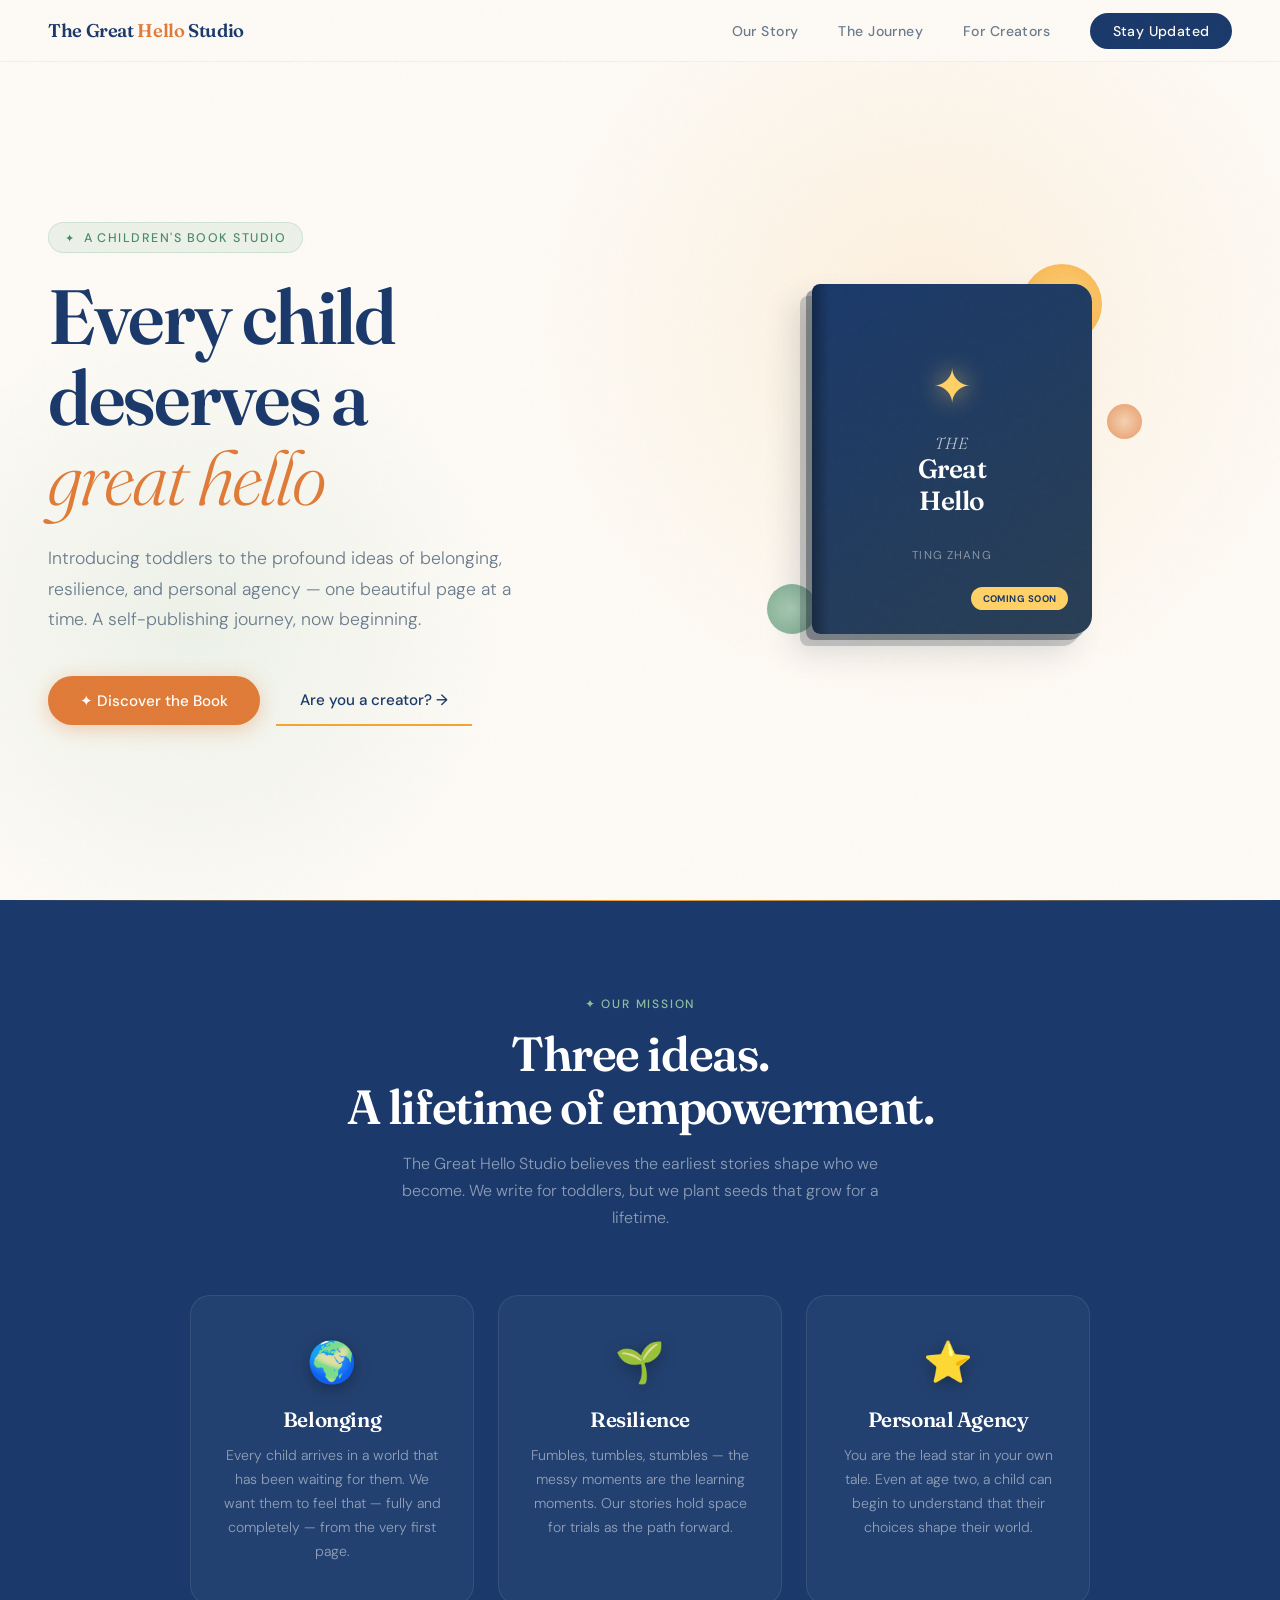
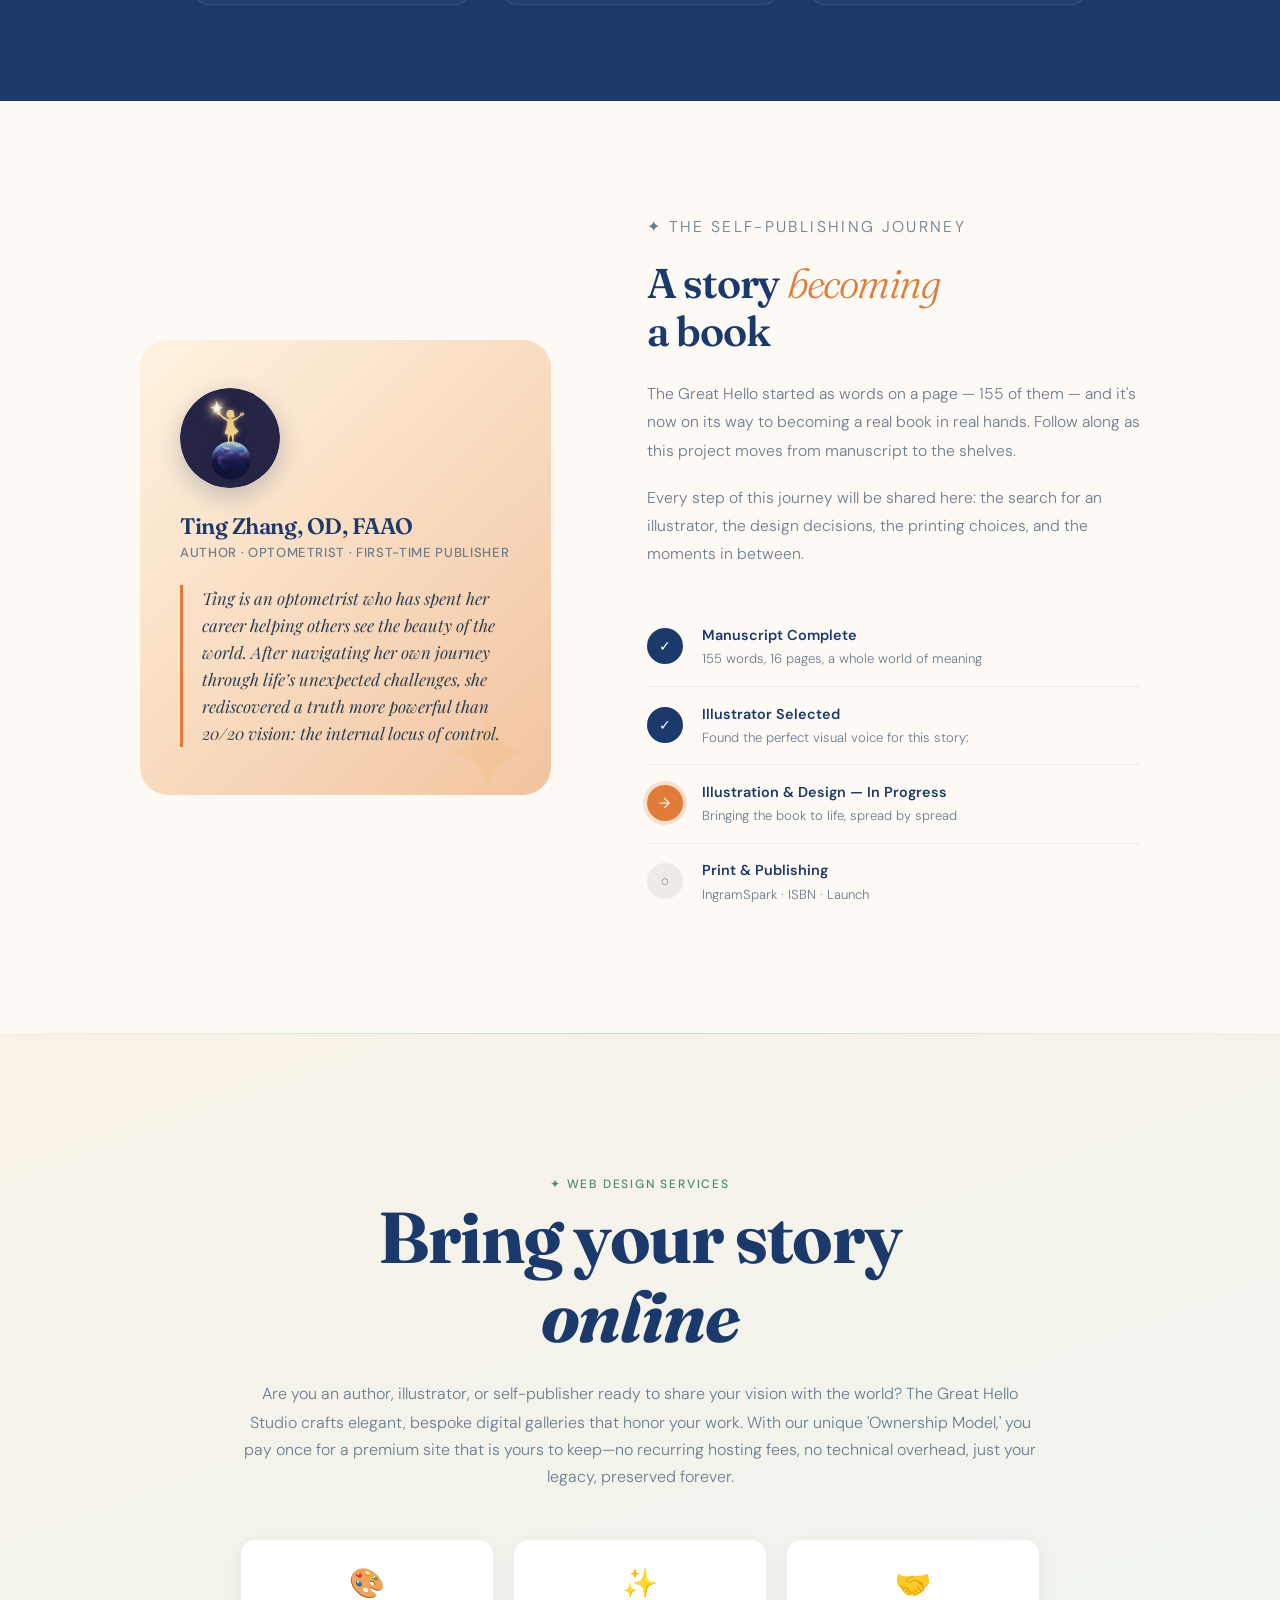
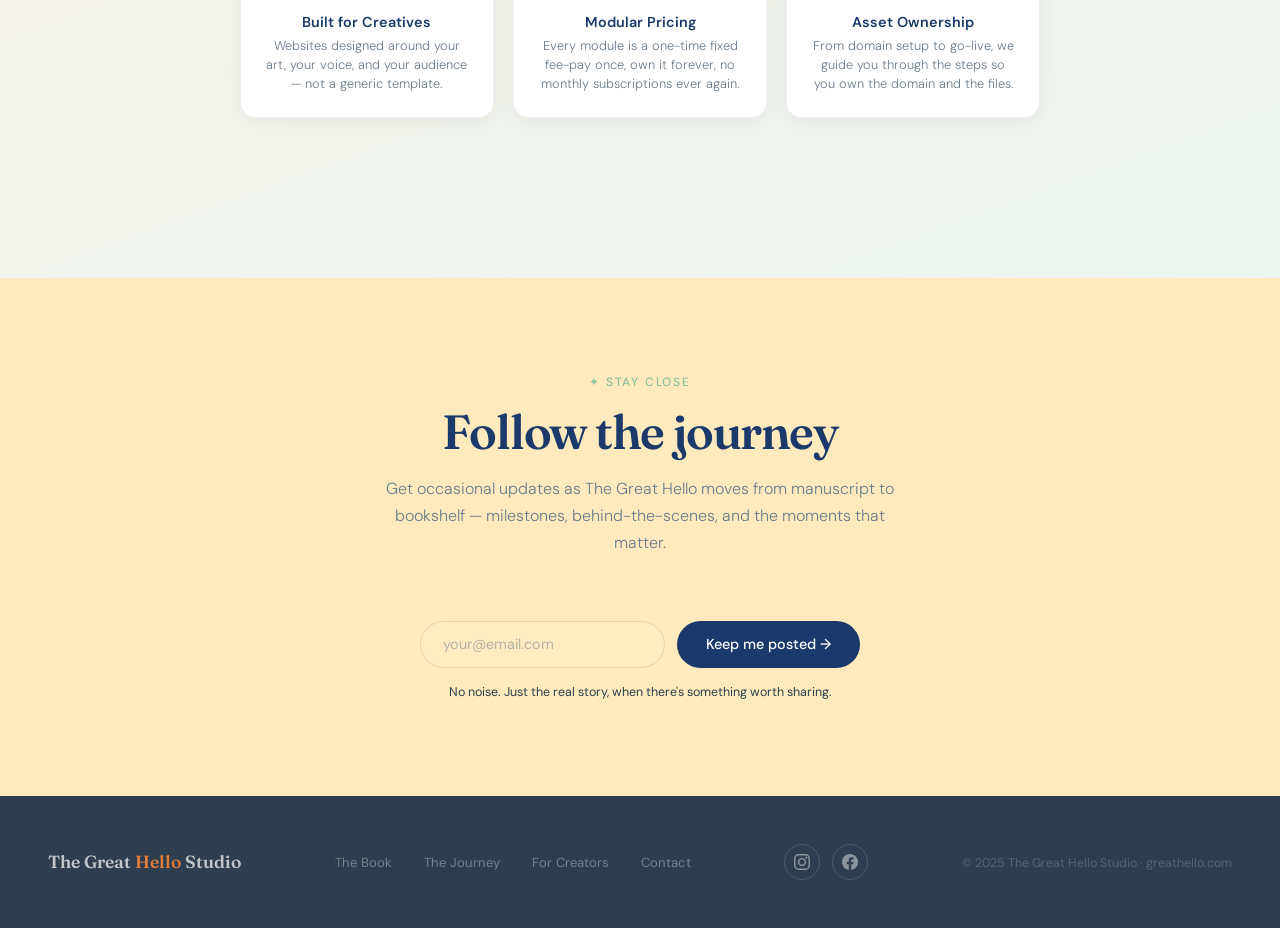
==== commit 9766a569: "Update index.html" ====
--- a/index.html
+++ b/index.html
@@ -120,7 +120,7 @@
             <div class="m-dot done">✓</div>
             <div class="m-text">
               <strong>Illustrator Selected</strong>
-              <span>Found the perfect visual voice for this story: <a href="https://www.instagram.com/selflovedoodlexixi" class="inline-link" target="_blank" rel="noopener">@selflovedoodlexixi</a></span>
+              <span>Found the perfect visual voice for this story: <!--a href="https://www.sinemsimm.com" class="inline-link" target="_blank" rel="noopener">Sinem Kılıc Rabito</a--></span>
             </div>
           </div>
           <div class="milestone">
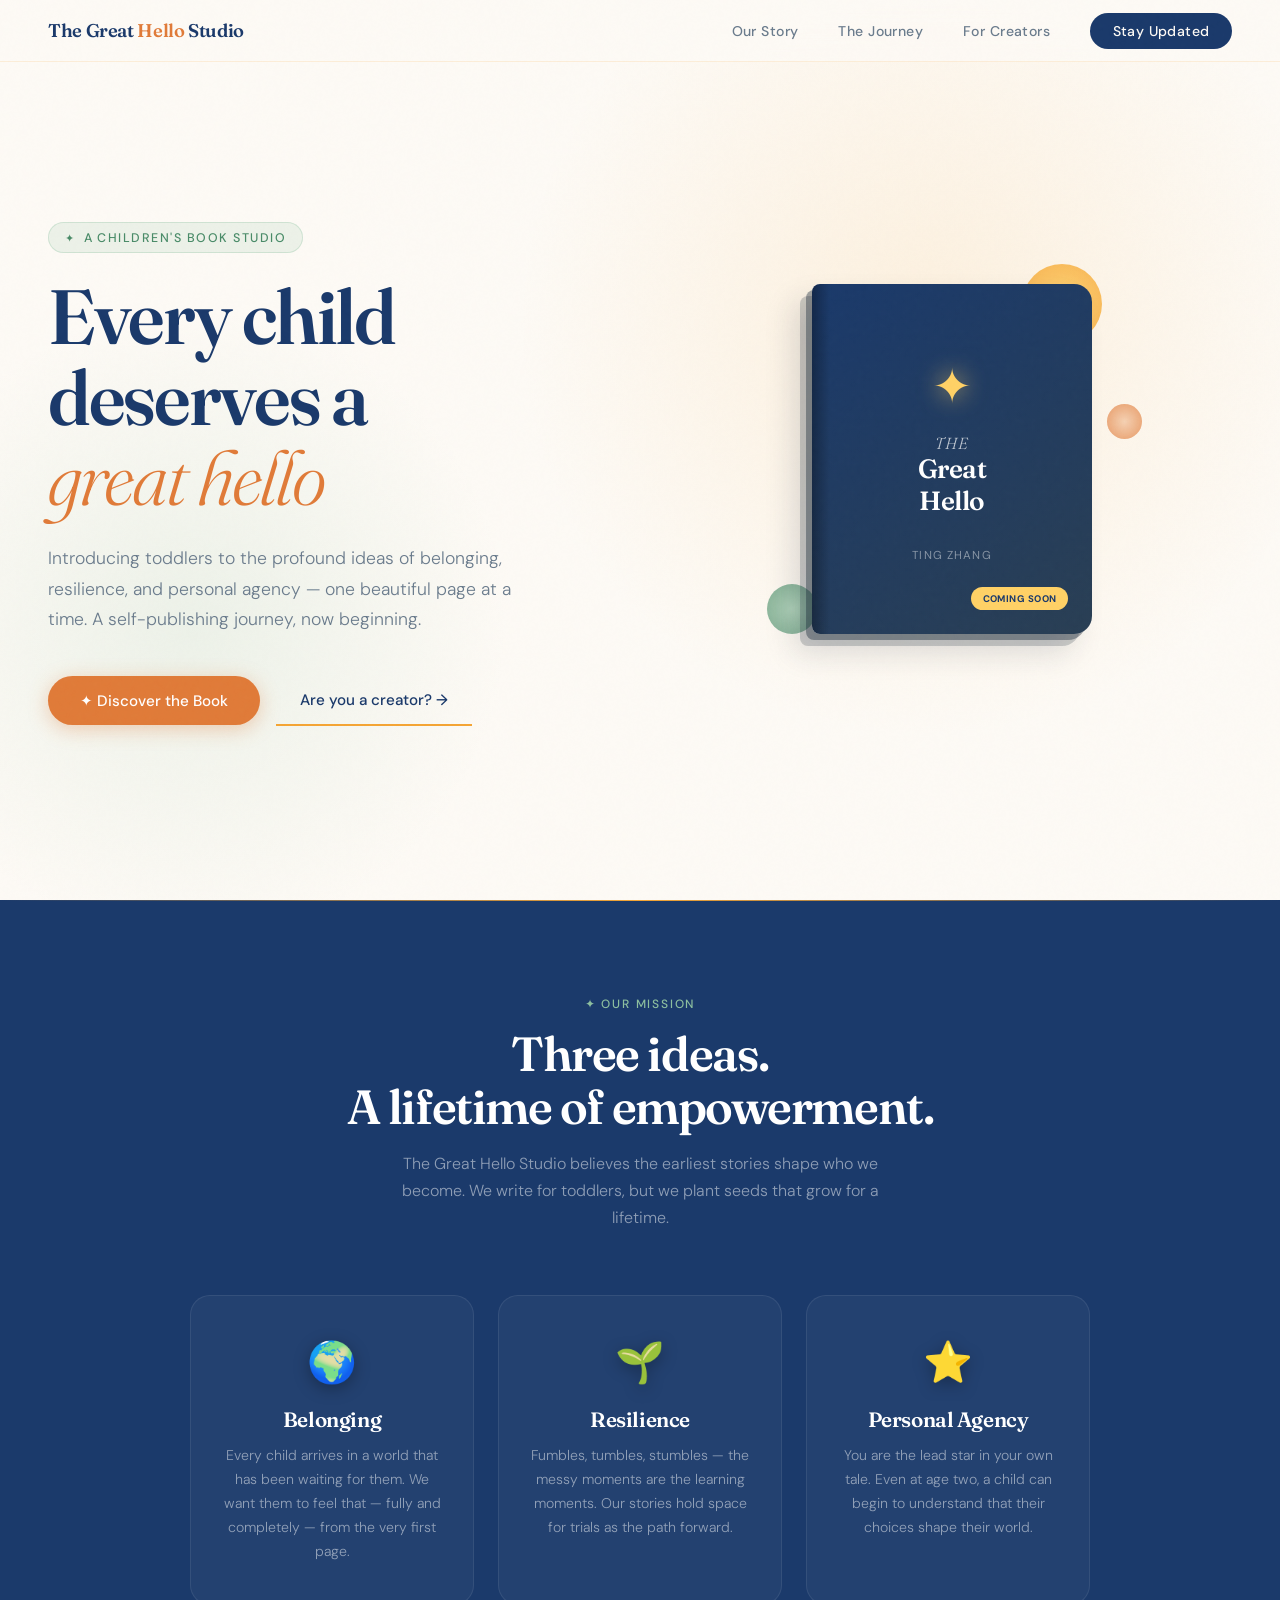
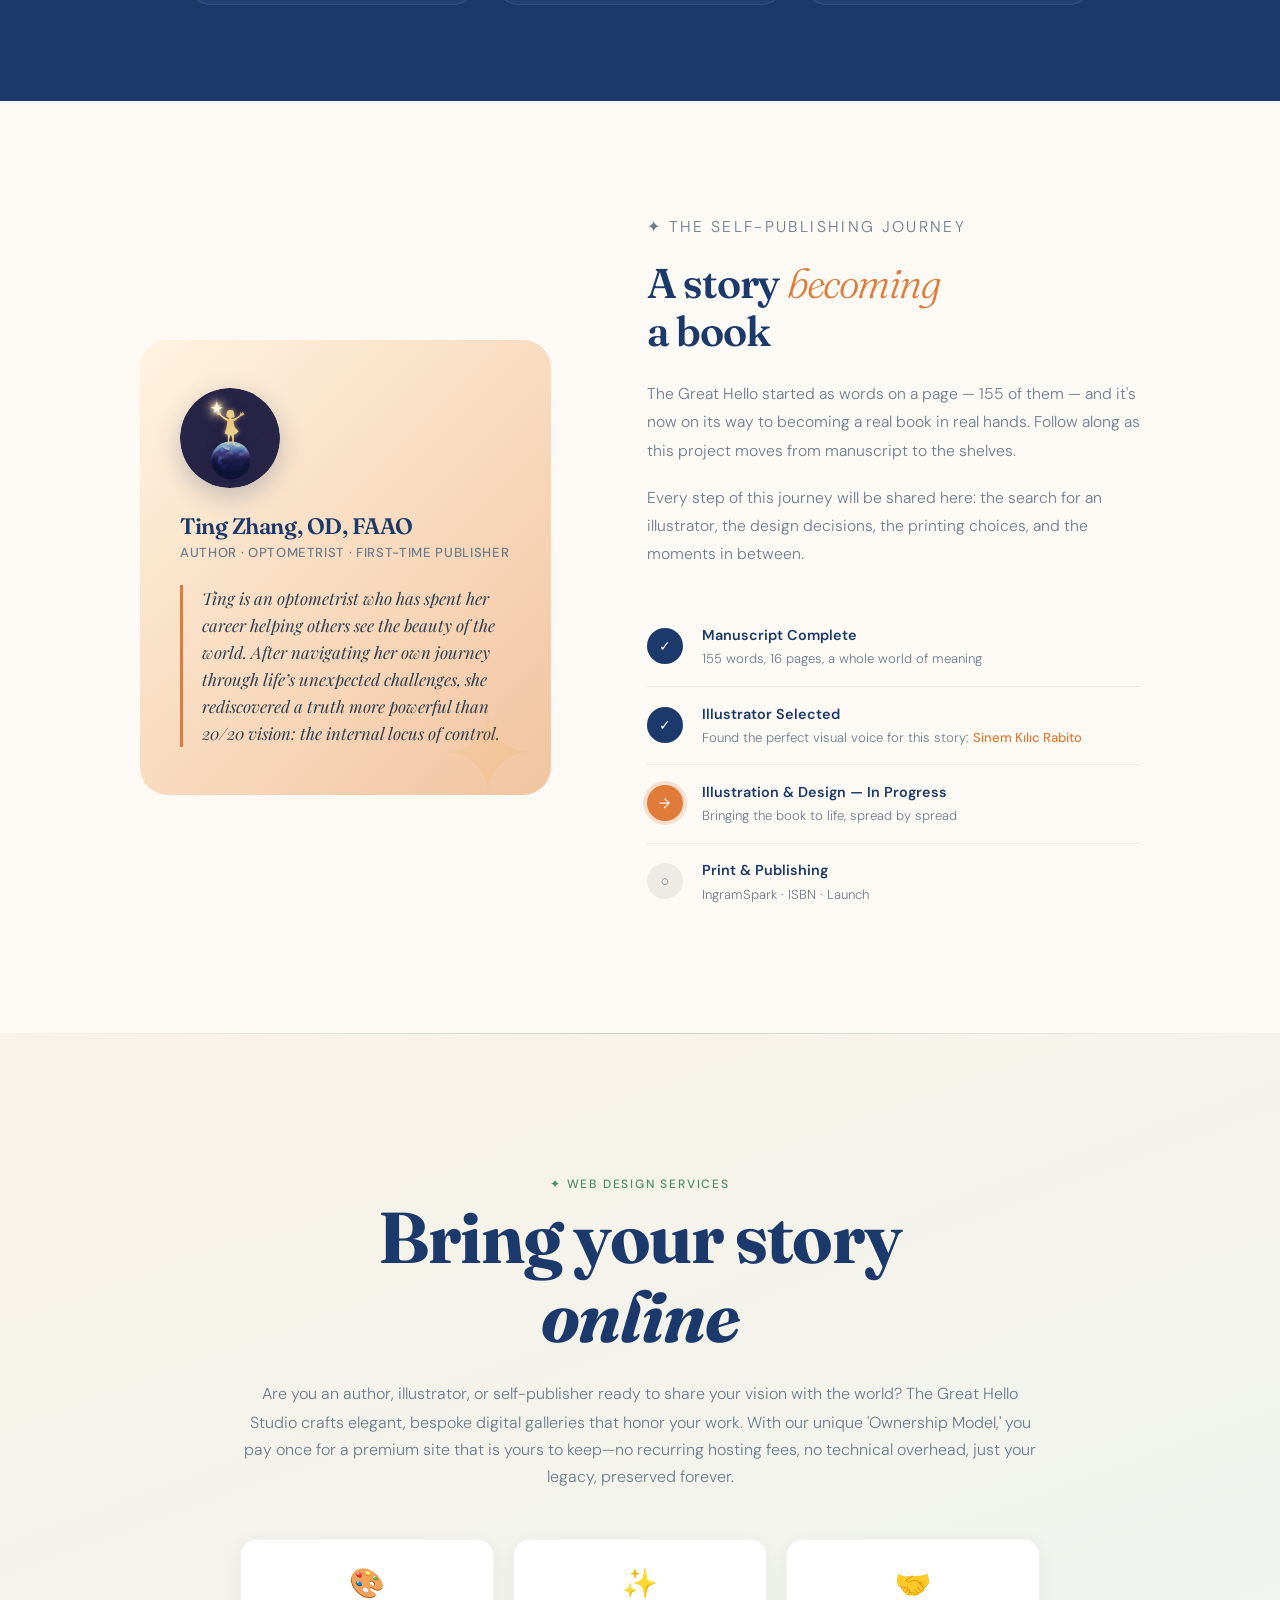
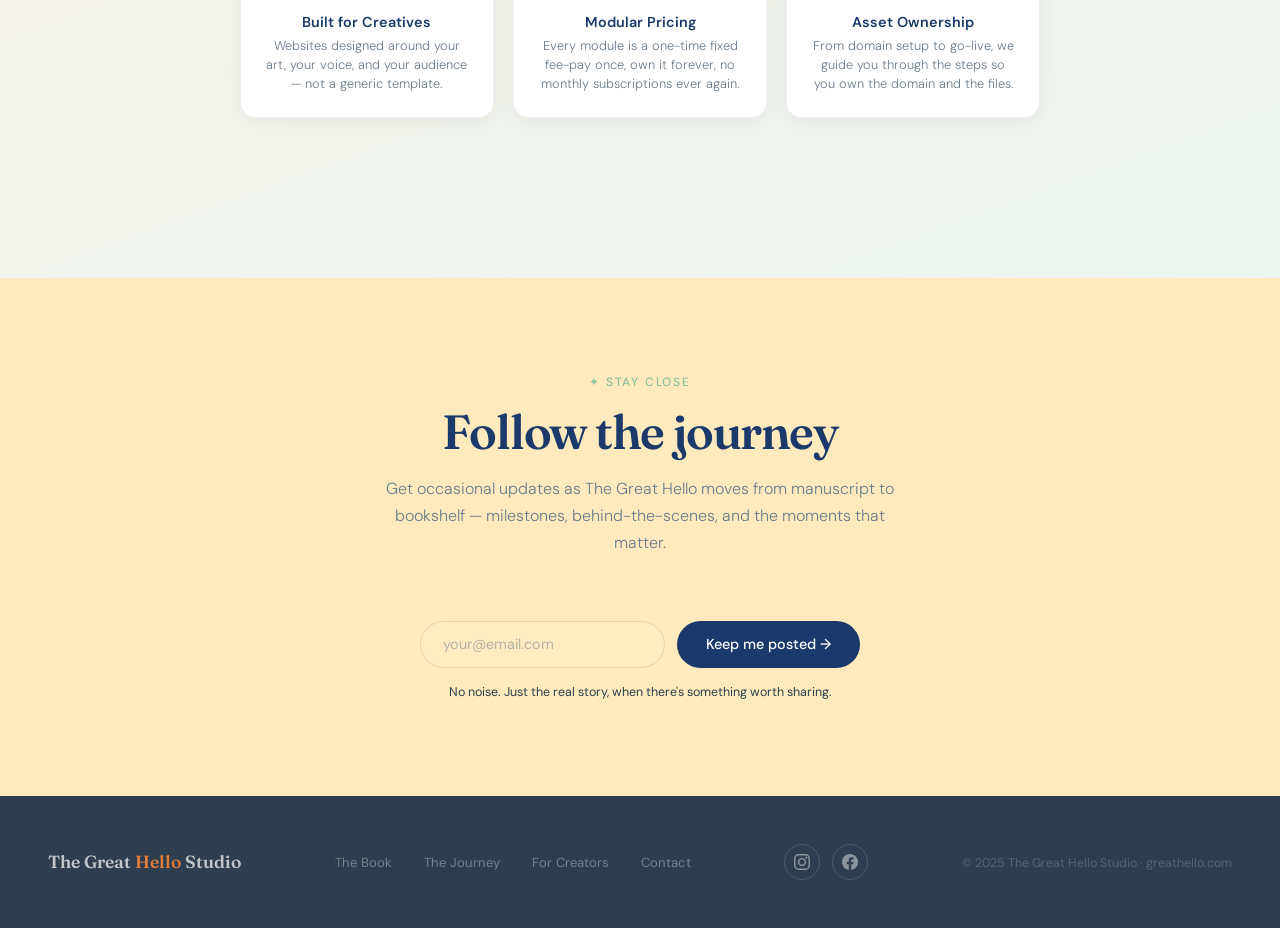
==== commit 1c8cb9f7: "Update index.html" ====
--- a/index.html
+++ b/index.html
@@ -120,7 +120,7 @@
             <div class="m-dot done">✓</div>
             <div class="m-text">
               <strong>Illustrator Selected</strong>
-              <span>Found the perfect visual voice for this story: <!--a href="https://www.sinemsimm.com" class="inline-link" target="_blank" rel="noopener">Sinem Kılıc Rabito</a--></span>
+              <span>Found the perfect visual voice for this story: <a href="https://www.sinemsimm.com" class="inline-link" target="_blank" rel="noopener">Sinem Kılıc Rabito</a></span>
             </div>
           </div>
           <div class="milestone">
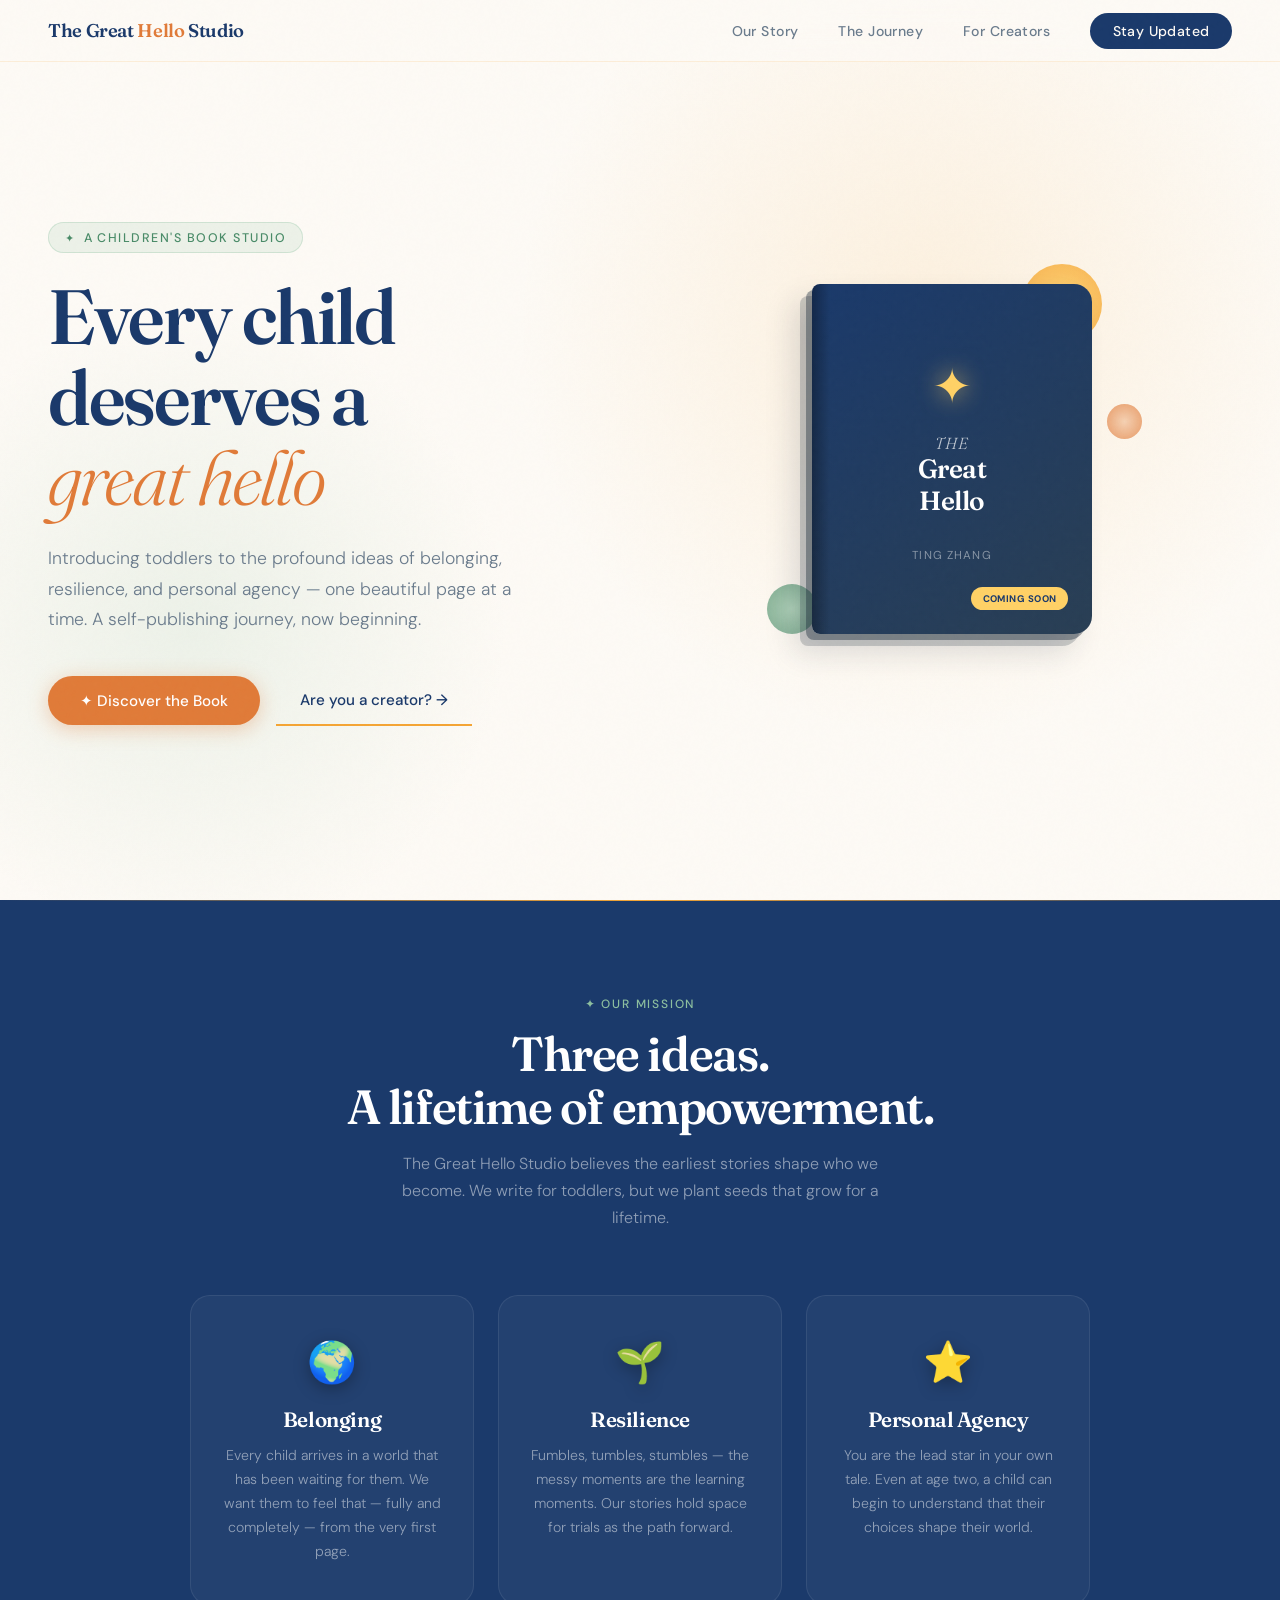
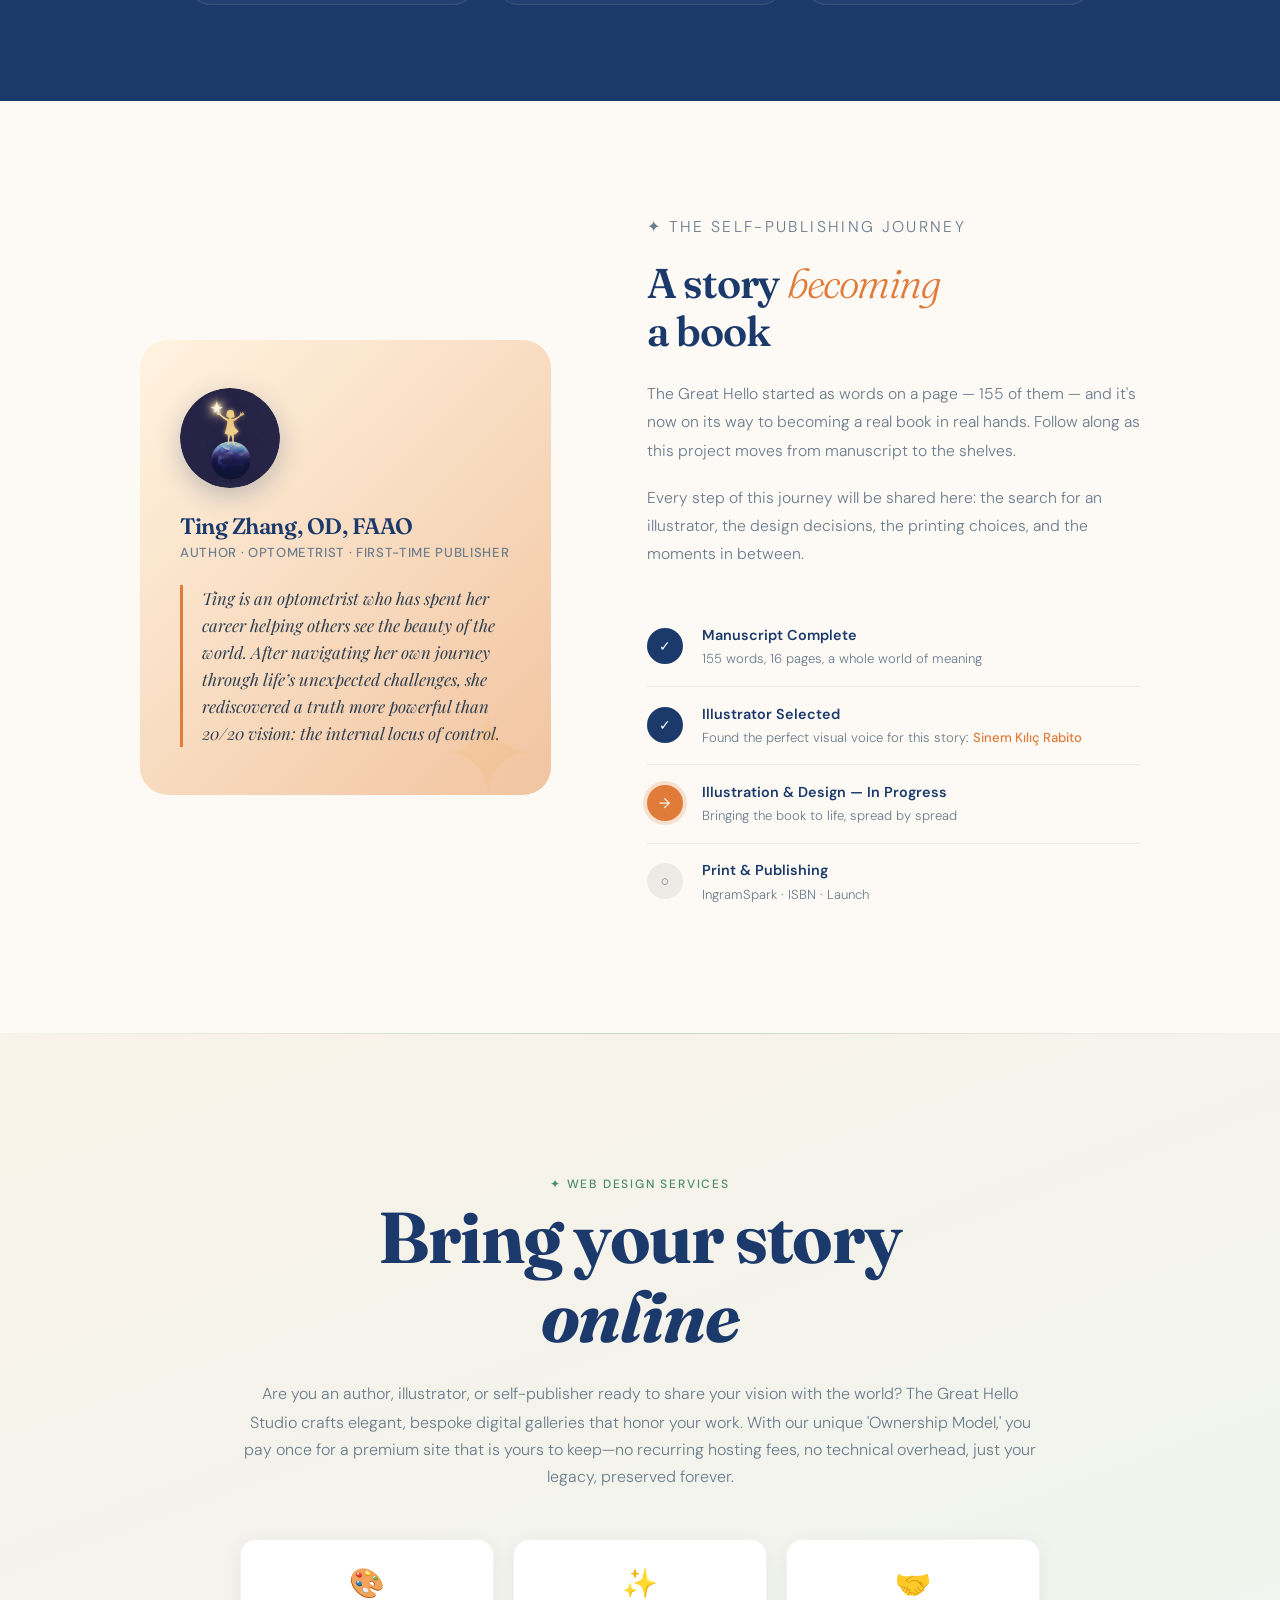
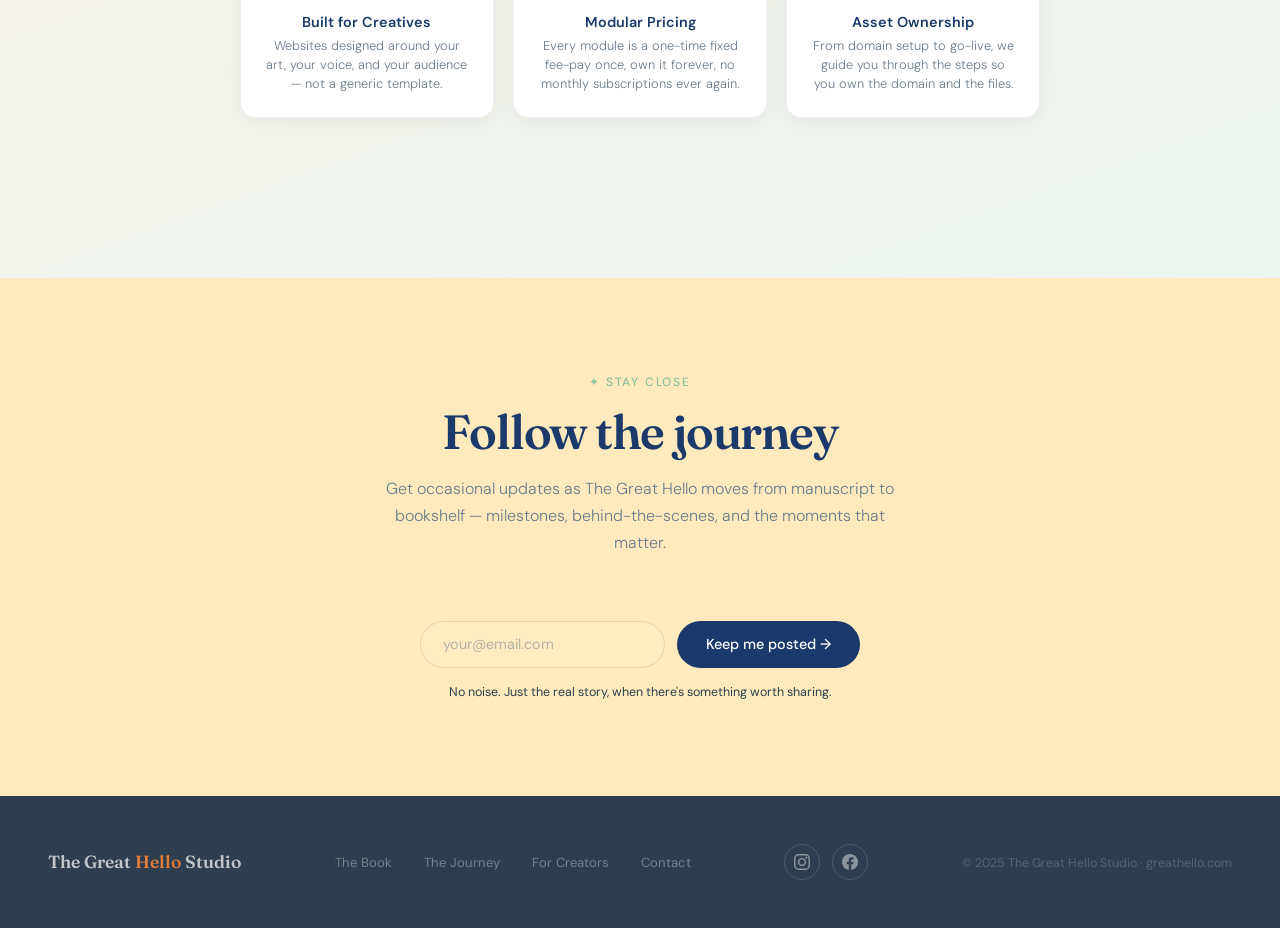
==== commit 14427b6d: "Update index.html" ====
--- a/index.html
+++ b/index.html
@@ -120,7 +120,7 @@
             <div class="m-dot done">✓</div>
             <div class="m-text">
               <strong>Illustrator Selected</strong>
-              <span>Found the perfect visual voice for this story: <a href="https://www.sinemsimm.com" class="inline-link" target="_blank" rel="noopener">Sinem Kılıc Rabito</a></span>
+              <span>Found the perfect visual voice for this story: <a href="https://www.sinemsimm.com" class="inline-link" target="_blank" rel="noopener">Sinem Kılıç Rabito</a></span>
             </div>
           </div>
           <div class="milestone">
